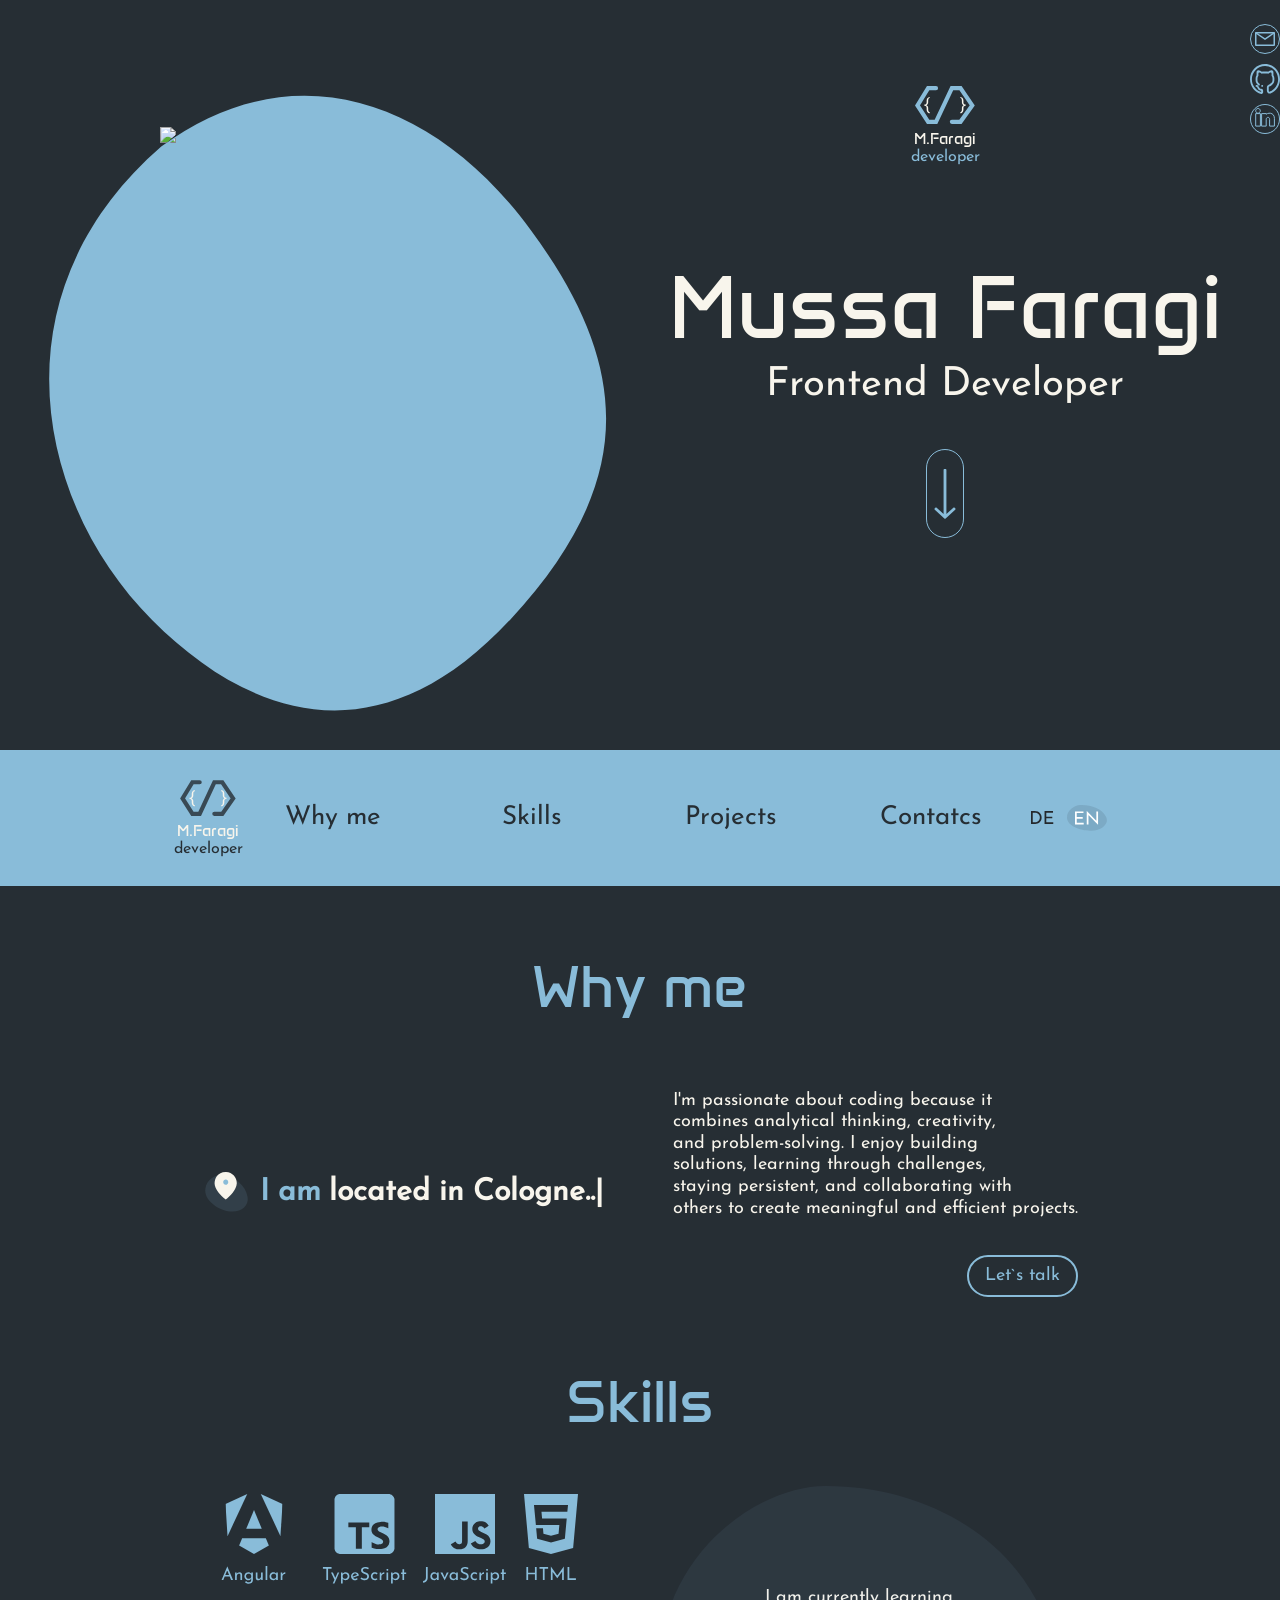
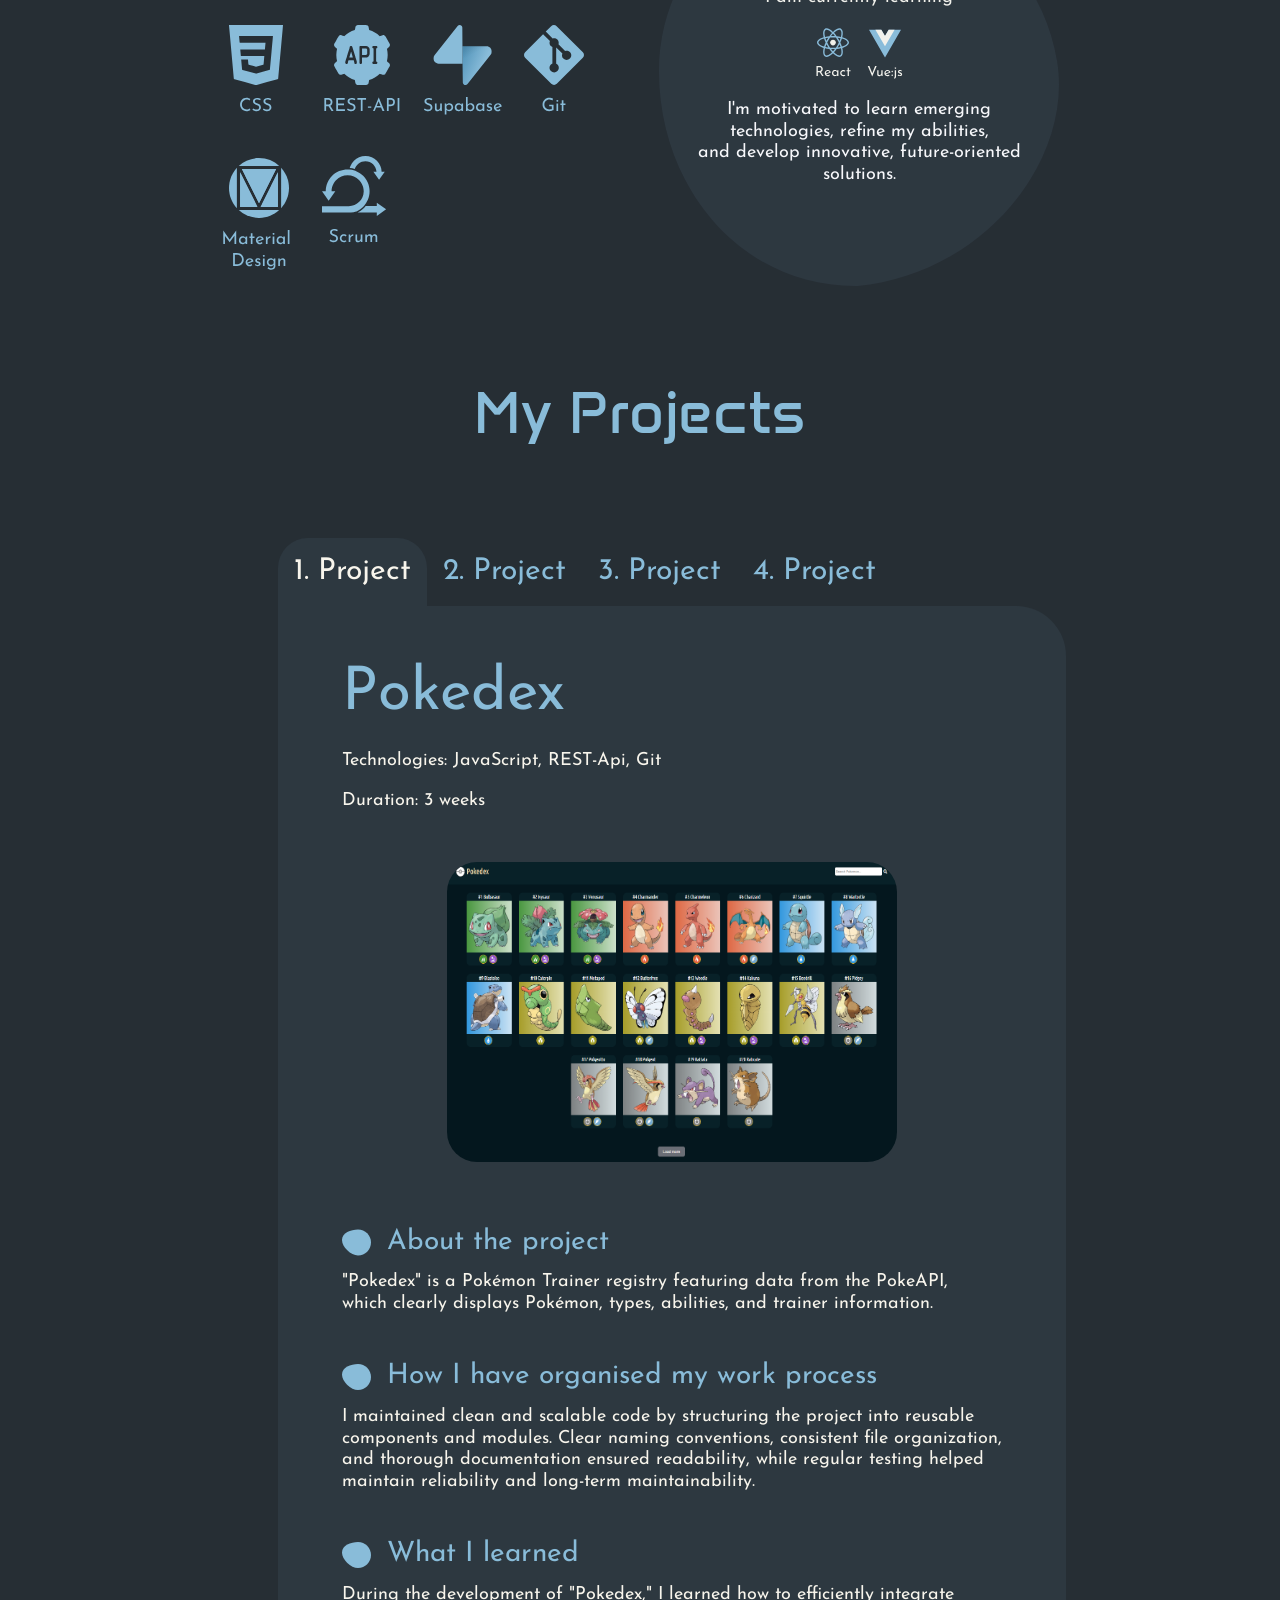
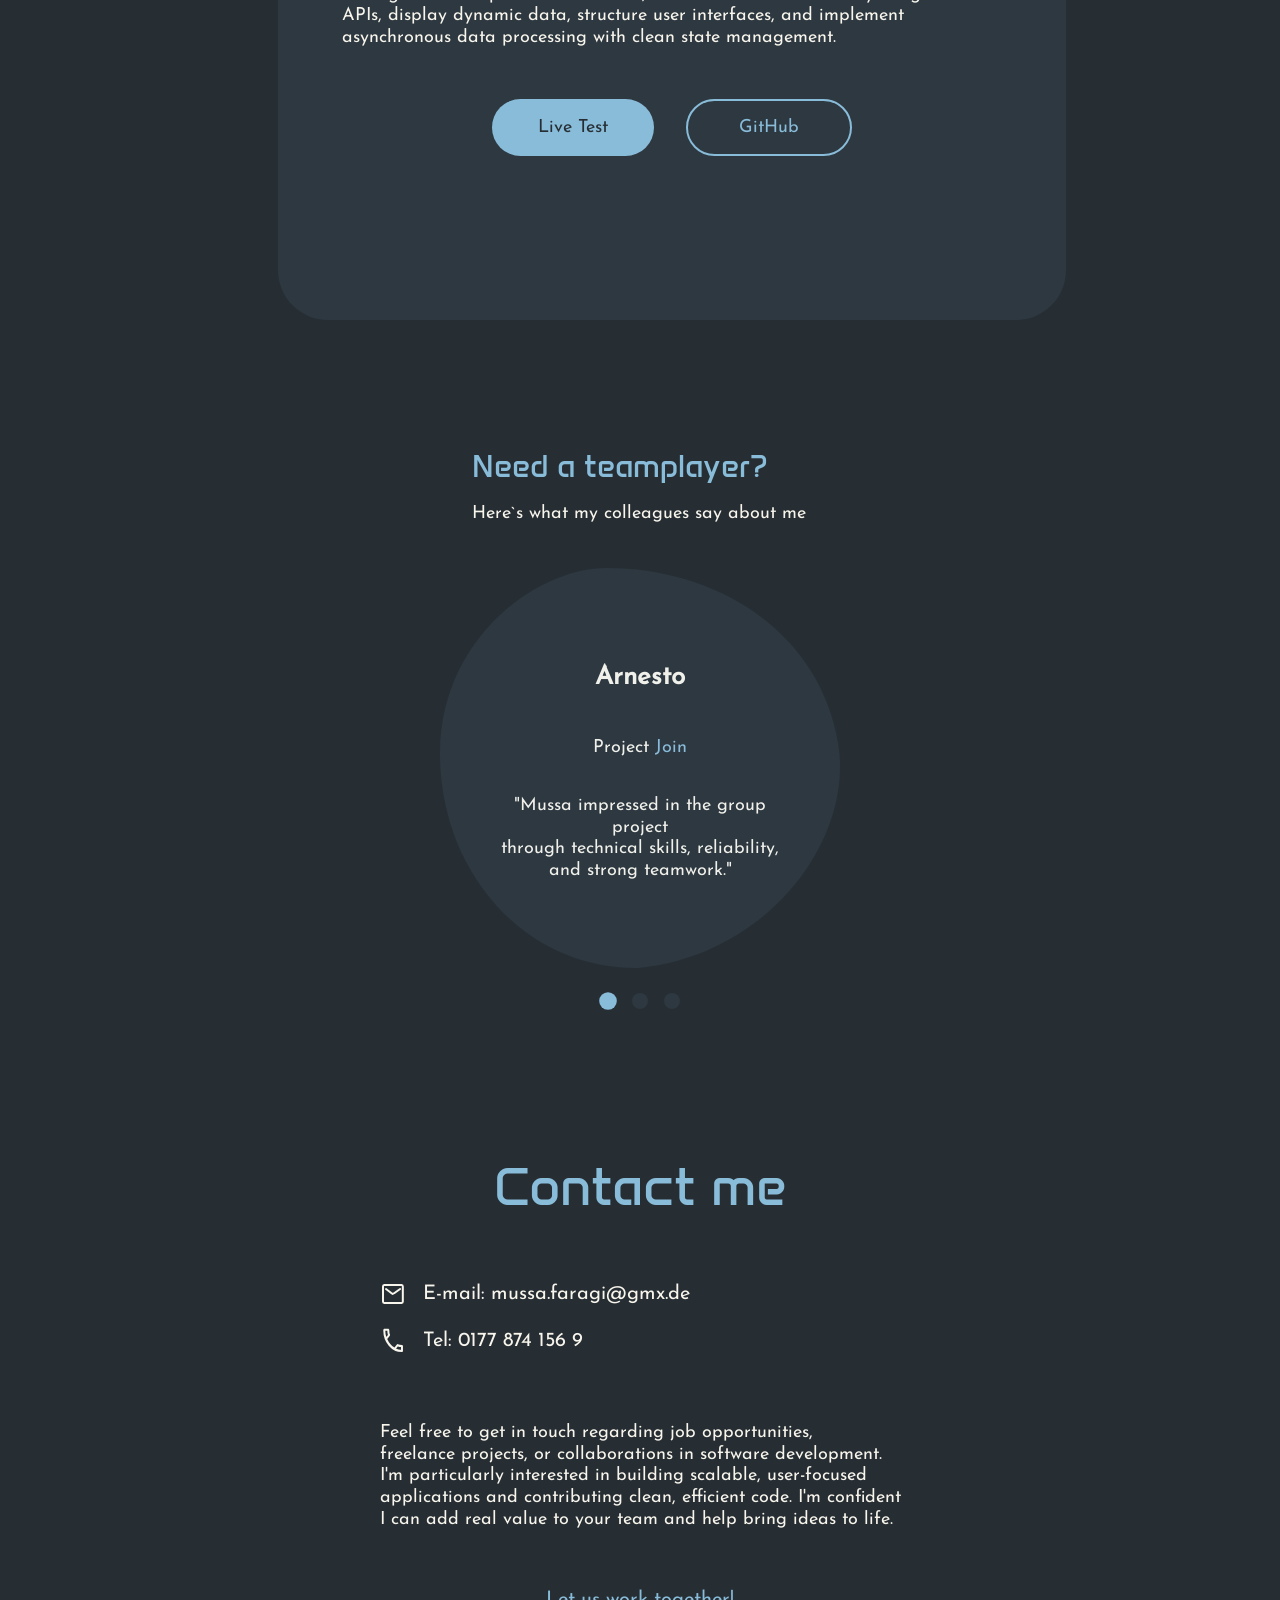
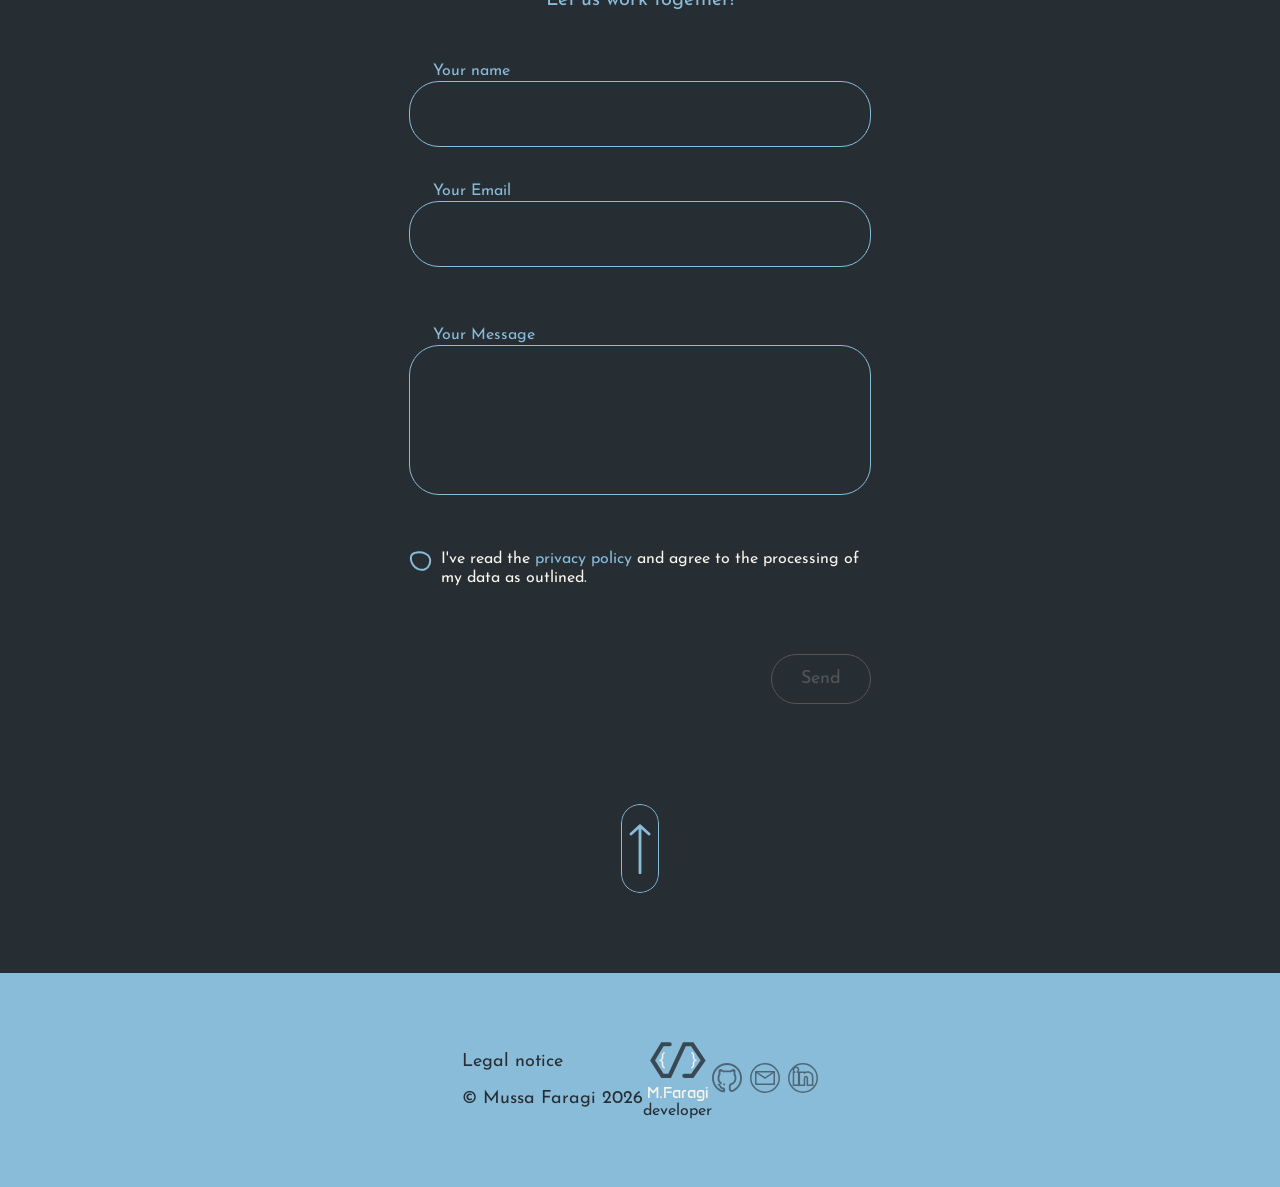
==== index.html @ 9174bce9 "navbar responsiv" ====
<!DOCTYPE html>
<html lang="en">
<head>
    <meta charset="UTF-8">
    <meta name="viewport" content="width=device-width, initial-scale=1.0">
    
    <link rel="stylesheet" href="css/style.css">
    <link rel="icon" type="image/png" href="img/logo-icon.svg">
    <link rel="stylesheet" href="css/style-resp.css">
    <link rel="stylesheet" href="css/projects-resp.css">
    <link rel="stylesheet" href="css/quote-resp.css">
    <link rel="stylesheet" href="css/contact-me-resp.css">

    <title>Portfolio</title>

    <script defer src="js/main.js"></script>
    <script defer src="js/translate.js"></script>
    <script defer src="js/contact.js"></script>
    <script defer src="js/menu.js"></script>
    <script defer src="js/projects-resp.js"></script>
    <script defer src="js/quote-resp.js"></script>

</head>
<body>

    <div class="w-100 w-100-index-header">
        <section class="index-header">
            <a class="bar-logo-wrapper" href="#top">
                <div class="bar-logo">
                    <img src="img/logo-icon.svg">
                </div>
                <div class="bar-under-logo">
                    <p class="bar-under-logo-name">M.Faragi</p>
                    <p data-i18n="logo-role" class="bar-under-logo-property">developer</p>
                </div>
            </a>

            <div class="menu-index" onclick="openMenu()">
                <img id="menu-index-img" src="img/menu-2.svg">
            </div>
        </section>
    </div>

    <div class="w-100 w-100-top">
        <section class="top" id="top">
            
            <div class="top-left">
                <img class="bg-shape" src="img/bg-shape.svg">

                <div class="potrait">
                    <img class="potrait-img" src="img/bewerbungsfoto1_zuschnitt.png" id="potrait">

                    <div class="bar-mobile-wrapper">
                        <div class="bar-mobile mobile-menu" id="bar-mobile">
                            <a data-i18n="bar-why-me" href="#why-me-section" id="bar-why-me-mobile" onclick="chooseBar('bar-why-me-mobile')">Why me</a>
                            <a data-i18n="bar-skills" href="#skills-section" id="bar-skills-mobile" onclick="chooseBar('bar-skills-mobile')">Skills</a>
                            <a data-i18n="bar-projects" href="#projects" id="bar-projects-mobile" onclick="chooseBar('bar-projects-mobile')">Projects</a>
                            <a data-i18n="bar-contacts" href="#contact-me" id="bar-contact-me-mobile" onclick="chooseBar('bar-contact-me-mobile')">Contact</a>
                        </div>

                        <div class="bar-language-mobile mobile-menu" id="bar-language-mobile">
                            <div class="lang-de-parent-mobile" id="lang-de-parent-mobile">
                                <img onclick="chooseLanguageMobile('lang-de-mobile')" id="lang-de-mobile" class="lang-mobile de-mobile" src="img/DE.svg">
                            </div>

                            <div class="lang-en-parent-mobile chosen-parent-mobile" id="lang-en-parent-mobile">
                                <img onclick="chooseLanguageMobile('lang-en-mobile')" id="lang-en-mobile" class="lang-mobile en-mobile chosen-en" src="img/EN.svg">
                            </div>
                        </div>
                    </div>

                </div>
            </div>

            

            <div class="top-right" id="top-right">

                    <div class="top-right-logo-wrapper">
                        <div class="top-right-logo">
                            <img src="img/logo-icon.svg">
                        </div>
                        <div class="top-right-under-logo">
                            <p class="top-right-under-logo-name">M.Faragi</p>
                            <p data-i18n="logo-role" class="top-right-under-logo-property">developer</p>
                        </div>
                    </div>


                    <div class="top-right-middle">
                        <p class="top-right-middle-name">Mussa Faragi</p>
                        <p data-i18n="top-role" class="top-right-middle-property">Frontend Developer</p>
                    </div>

                    <a class="arrow-down" href="#why-me-section">
                        <img src="img/arrow-down.svg">
                    </a>
                
            </div>

            <div class="top-links">
                        <a href="#contact-me" class="top-links-img-wrapper">
                            <img src="img/email-button.svg">
                        </a>

                        <a href="https://github.com/mussa-e" target="_blank" class="top-links-img-wrapper">
                            <img src="img/github-button.svg">
                        </a>

                        <a href="https://www.linkedin.com/in/mussa-faragi" target="_blank" class="top-links-img-wrapper">
                            <img src="img/linkedin-button.svg">
                        </a>
            </div>

        </section>

    </div>

    <div class="w-100 w-100-bar" style="background-color: #89BCD9;">
        <section class="bar">

            <a class="bar-logo-wrapper" href="#top">
                <div class="bar-logo">
                    <img src="img/logo-icon-dark.svg">
                </div>
                <div class="bar-under-logo">
                    <p class="bar-under-logo-name">M.Faragi</p>
                    <p data-i18n="logo-role" class="bar-under-logo-property">developer</p>
                </div>
            </a>

            <div class="bar-middle">
                <a data-i18n="bar-why-me" href="#why-me-section" id="bar-why-me" onclick="chooseBar('bar-why-me')">Why me</a>
                <a data-i18n="bar-skills" href="#skills-section" id="bar-skills" onclick="chooseBar('bar-skills')">Skills</a>
                <a data-i18n="bar-projects" href="#projects" id="bar-projects" onclick="chooseBar('bar-projects')">Projects</a>
                <a data-i18n="bar-contacts" href="#contact-me" id="bar-contact-me" onclick="chooseBar('bar-contact-me')">Contact</a>
            </div>

            <div class="bar-language">
                <div class="lang-de-parent" id="lang-de-parent">
                    <img onclick="chooseLanguage('lang-de')" id="lang-de" class="lang de" src="img/DE.svg">
                </div>

                <div class="lang-en-parent chosen-parent" id="lang-en-parent">
                    <img onclick="chooseLanguage('lang-en')" id="lang-en" class="lang en chosen-en" src="img/EN.svg">
                </div>
            </div>
            
        </section>
    </div>

    <div class="w-100">
        <section class="why-me-section" id="why-me-section">

            <h1 data-i18n="bar-why-me">Why me</h1>

            <div class="why-me-body">
                <div class="location">
                    <img src="img/location.svg">
                    <p data-i18n="why-me-location-p1" class="location-p1">I am</p>
                    <p data-i18n="why-me-location-p2" class="location-p2">located in Cologne..|</p>
                </div>

                <div class="why-me-description">
                    <div class="why-me-description-text">
                        <p data-i18n="why-me-desc">I'm passionate about coding because it<br>
                            combines analytical thinking, creativity,<br>
                            and problem-solving. I enjoy building<br>
                            solutions, learning through challenges,<br>
                            staying persistent, and collaborating with<br>
                            others to create meaningful and efficient projects.
                        </p>
                    </div>

                    <a class="why-me-description-talk" href="#contact-me">
                        <p data-i18n="why-me-talk">Let`s talk</p>
                    </a>
                </div>
            </div>

        </section>
    </div>

    <div class="w-100">
        <section class="skills-section" id="skills-section">
            <h1 data-i18n="bar-skills">Skills</h1>

            <div class="skills-body">
                <div class="skills-body-left">
                    <img src="img/angular.svg">
                    <img src="img/ts.svg">
                    <img src="img/js.svg">
                    <img src="img/html.svg">
                    <img src="img/css.svg">
                    <img src="img/restapi.svg">
                    <img src="img/supabase.svg">
                    <img src="img/git.svg">
                    <img src="img/md.svg">
                    <img src="img/scrum.svg">
                </div>

                <div class="skills-body-right-p1-resp-wrapper">
                    <p data-i18n="skills-learning-1-resp" class="skills-body-right-p1-resp">What I am currently learning</p>
                </div>

                <div class="skills-body-right">
                    <p data-i18n="skills-learning-1" class="skills-body-right-p1">
                        I am currently learning
                    </p>

                    <div class="skills-body-right-description">

                        <div class="skills-img-wrapper">
                            <img src="img/react.svg">
                            <img src="img/vuejs.svg">
                        </div>
                        
                        <p data-i18n="skills-learning-2" class="skills-body-right-p2">
                            I'm motivated to learn emerging
                            technologies, refine my abilities,
                            and develop innovative, future-oriented
                            solutions.
                        </p>
                    </div>

                </div>
            </div>

            <a class="lets-talk-resp" id="lets-talk-resp" href="#contact-me">
                <p data-i18n="why-me-talk">Let`s talk</p>
            </a>

        </section>
    </div>

    <div class="w-100">
        <section class="projects" id="projects">
            <h1 data-i18n="projects-h1">My Projects</h1>

            <div class="tabs">
                <div class="tab-1 chosen" id="tab-1" onclick="chooseTab('tab-1')">1. Pokedex</div>
                <div class="tab-2" id="tab-2" onclick="chooseTab('tab-2')">2. El Pollo Loco</div>
                <div class="tab-3" id="tab-3" onclick="chooseTab('tab-3')">3. Join</div>
                <div class="tab-4" id="tab-4" data-i18n="projects-ongoing" onclick="chooseTab('tab-4')">4. Ongoing Project</div>
            </div>

            <div class="projects-body">

                <div id="da-bubble" class="da-bubble">

                    <div class="projects-header-resp">
                        <h1>Pokedex</h1>
                        <p><span data-i18n="techs">Technologies:</span> JavaScript, REST-Api, Git</p>
                        <p data-i18n="da-duration">Duration: 3 weeks</p>
                    </div>

                    <div class="da-bubble-description">
                        <div>
                            <div class="da-bubble-dot">
                                <img src="img/dot.svg">
                                <p data-i18n="about" class="da-bubble-dot-p1">About the project</p>
                                <p data-i18n="da-duration" class="da-bubble-dot-p2">Duration: 3 weeks</p>
                            </div>
                            <p data-i18n="da-text" class="da-bubble-dot-p3">
                                "Pokedex" is a Pokémon Trainer registry featuring data from the PokeAPI, 
                                    which clearly displays Pokémon, types, abilities, and trainer information.
                            </p>
                        </div>

                        <div>
                            <div class="da-bubble-dot">
                                <img src="img/dot.svg">
                                <p data-i18n="how" class="da-bubble-dot-p1">How I have organised my work process</p>
                                
                            </div>
                            <p data-i18n="da-how-text" class="da-bubble-dot-p3">
                                I maintained clean and scalable code by structuring the project into reusable<br> 
                                components and modules. Clear naming conventions, consistent file organization,<br> 
                                and thorough documentation ensured readability, while regular testing helped<br> 
                                maintain reliability and long-term maintainability.
                            </p>
                        </div>

                        <div>
                            <div class="da-bubble-dot">
                                <img src="img/dot.svg">
                                <p data-i18n="learn" class="da-bubble-dot-p1">What I learned</p>
                                
                            </div>
                            <p data-i18n="da-group-text" class="da-bubble-dot-p3">
                                During the development of "Pokedex," I learned how to efficiently
                                integrate APIs, display dynamic data, structure user interfaces, 
                                and implement asynchronous data processing with clean state management.
                                
                            </p>
                        </div>

                        
                    </div>

                    <div class="da-bubble-link-section">
                        <div data-i18n="techs" class="technologies">Technologies</div>

                        <div class="technologies-icons">
                            <img src="img/js.svg">
                            <img src="img/restapi.svg">
                            <img src="img/git.svg">
                        </div>

                        <div class="technologies-screenshot">
                            <img src="img/pokedex2.png">
                        </div>

                        <div class="link-buttons">
                            <a href="https://pokedex.mussa-faragi.de/" target="_blank" class="test-btn">Live Test</a>
                            <a href="https://github.com/mussa-e/Pokedex" target="_blank" class="github-btn">GitHub</a>
                        </div>
                    </div>

                    <div class="link-buttons-resp">
                        <a href="https://pokedex.mussa-faragi.de/" target="_blank" class="test-btn">Live Test</a>
                        <a href="https://github.com/mussa-e/Pokedex" target="_blank" class="github-btn">GitHub</a>
                    </div>

                </div>

                <!--  -->

                <div id="el-pollo-loco" class="da-bubble d-none">

                    <div class="projects-header-resp">
                        <h1>El Pollo Loco</h1>
                        <p><span data-i18n="techs">Technologies:</span> JavaScript, HTML, CSS</p>
                        <p data-i18n="epl-duration">Duration: 5 weeks</p>
                    </div>

                    <div class="da-bubble-description">
                        <div>
                            <div class="da-bubble-dot">
                                <img src="img/dot.svg">
                                <p data-i18n="about" class="da-bubble-dot-p1">About the project</p>
                                <p data-i18n="epl-duration" class="da-bubble-dot-p2">Duration: 5 weeks</p>
                            </div>
                            <p data-i18n="epl-p3" class="da-bubble-dot-p3">
                                A simple Jump-and-Run game based on an object-oriented aproach.<br>
                                Help Pepe to collect Coins and salsa-bottles to fight against the enemies<br>
                            </p>
                        </div>

                        <div>
                            <div class="da-bubble-dot">
                                <img src="img/dot.svg">
                                <p data-i18n="how" class="da-bubble-dot-p1">How I have organised my work process</p>
                                
                            </div>
                            <p data-i18n="epl-how-text" class="da-bubble-dot-p3">
                                I structured the project into reusable modules and classes, ensuring clear<br> 
                                separation of concerns. Clean code practices included consistent naming conventions,<br>
                                modular file organization, inline documentation, and regular testing to maintain<br> 
                                readability, scalability, and long-term maintainability.
                            </p>
                        </div>

                        <div>
                            <div class="da-bubble-dot">
                                <img src="img/dot.svg">
                                <p data-i18n="learn" class="da-bubble-dot-p1">What I learned</p>
                                
                            </div>
                            <p data-i18n="epl-learn-text" class="da-bubble-dot-p3">
                                This project allowed me to deepen my understanding of object-oriented<br>  
                                programming in JavaScript, especially working with classes and inheritance.<br>
                                As a solo project, it strengthened my ability to independently structure code,<br> 
                                solve problems, and continuously improve my development workflow.
                                
                                
                                
                            </p>
                        </div>

                        
                    </div>

                    <div class="da-bubble-link-section">
                        <div data-i18n="techs" class="technologies">Technologies</div>

                        <div class="technologies-icons">
                            <img src="img/html-small.svg">
                            <img src="img/js-small.svg">
                            <img src="img/css-small.svg">
                        </div>

                        <div class="technologies-screenshot">
                            <img src="img/startscreen_epl.png">
                        </div>

                        <div class="link-buttons">
                            <a href="https://el-pollo-loco.mussa-faragi.de/" target="_blank" class="test-btn">Live Test</a>
                            <a href="https://github.com/mussa-e/El-Pollo-Loco" target="_blank" class="github-btn" rel="noopener noreferrer">
                                GitHub</a>
                        </div>
                    </div>

                    <div class="link-buttons-resp">
                        <a href="https://el-pollo-loco.mussa-faragi.de/" target="_blank" class="test-btn">Live Test</a>
                            <a href="https://github.com/mussa-e/El-Pollo-Loco" target="_blank" class="github-btn" rel="noopener noreferrer">
                                GitHub</a>
                    </div>

                </div>

                <!--  -->

                <div id="join" class="da-bubble d-none">

                    <div class="projects-header-resp">
                        <h1>Join</h1>
                        <p><span data-i18n="techs">Technologies:</span> JavaScript, HTML, CSS</p>
                        <p data-i18n="join-duration">Duration: 2 months</p>
                    </div>

                    <div class="da-bubble-description">
                        <div>
                            <div class="da-bubble-dot">
                                <img src="img/dot.svg">
                                <p data-i18n="about" class="da-bubble-dot-p1">About the project</p>
                                <p data-i18n="join-duration" class="da-bubble-dot-p2">Duration: 2 months</p>
                            </div>
                            <p data-i18n="join-p3" class="da-bubble-dot-p3">
                                Task manager inspired by the Kanban System. Create and organize tasks<br>
                                using drag and drop functions, assign users and categories.<br>
                            </p>
                        </div>

                        <div>
                            <div class="da-bubble-dot">
                                <img src="img/dot.svg">
                                <p data-i18n="how" class="da-bubble-dot-p1">How I have organised my work process</p>
                                
                            </div>
                            <p data-i18n="join-how-text" class="da-bubble-dot-p3">
                                I maintained clean and scalable code by structuring the project into reusable<br> 
                                components and modules. Clear naming conventions, consistent documentation, and<br> 
                                regular testing ensured maintainability, readability, and efficient collaboration<br>
                                throughout the development process.
                            </p>
                        </div>

                        <div>
                            <div class="da-bubble-dot">
                                <img src="img/dot.svg">
                                <p data-i18n="group" class="da-bubble-dot-p1">My group work experience</p>
                                
                            </div>
                            <p data-i18n="join-group-text" class="da-bubble-dot-p3">
                                Our team consisted of four members, where I was responsible for my own feature<br> 
                                development while also supporting others with questions and challenges. I actively<br>
                                contributed to a collaborative, well-coordinated workflow, fostering strong teamwork<br>
                                and effective communication.
                            </p>
                        </div>

                        
                    </div>

                    <div class="da-bubble-link-section">
                        <div data-i18n="techs" class="technologies">Technologies</div>

                        <div class="technologies-icons">
                            <img src="img/html-small.svg">
                            <img src="img/js-small.svg">
                            <img src="img/css-small.svg">
                        </div>

                        <div class="technologies-screenshot">
                            <img src="img/screenshot-join.png">
                        </div>

                        <div class="link-buttons">
                            <a class="test-btn" href="https://join.mussa-faragi.de/login-signup/" target="_blank">Live Test</a>
                            <a class="github-btn" href="https://github.com/mussa-e/join" target="_blank">GitHub</a>
                        </div>
                    </div>

                    <div class="link-buttons-resp">
                        <a class="test-btn" href="https://join.mussa-faragi.de/login-signup/" target="_blank">Live Test</a>
                        <a class="github-btn" href="https://github.com/mussa-e/join" target="_blank">GitHub</a>
                    </div>


                </div>

                <!--  -->

                <div id="ongoing-project" class="da-bubble d-none">
                    <div class="da-bubble-description">
                        <div>
                            <div class="da-bubble-dot">
                                <img src="img/dot.svg">
                                <p data-i18n="about" class="da-bubble-dot-p1">About the project</p>
                                
                            </div>
                            <p data-i18n="ongoing-p3" class="da-bubble-dot-p3">
                                DA Bubble is a Slack Clone App. 
                                It revolutionizes team communication and collaboration with its intuitive interface, 
                                real-time messaging, and robust channel organization.
                                Imagine a platform similar to Discord, WhatsApp, or Slack, 
                                but specifically for business use.
                            </p>
                        </div>

                        

                        

                        
                    </div>

                    <div class="da-bubble-link-section">
                        <div data-i18n="techs" class="technologies">Technologies</div>

                        <div class="technologies-icons">
                            <img src="img/angular-small.svg">
                            <img src="img/ts-small.svg">
                            <img src="img/firebase-small.svg">
                        </div>

                        <div class="technologies-screenshot">
                            <img src="img/da-bubble.png">
                        </div>

                        <div class="link-buttons">
                            <a class="test-btn">Live Test</a>
                            <a class="github-btn">GitHub</a>
                        </div>
                    </div>
                </div>



            </div>

        </section>
    </div>
    
    <div class="w-100 w-100-quote">
        <section class="quote-section" id="quote-section">

            <h2 data-i18n="quote-h2" class="quote-h2">Need a teamplayer? Here`s what my colleagues say about me</h2>

            <div class="quote-h2-resp">
                <h2 data-i18n="quote-h2-resp">Need a teamplayer?</h2>
                <p data-i18n="quote-h2-resp-p">Here`s what my colleagues say about me</p>
            </div>

            <div class="quotes-wrapper">

                <div class="quotes">
                    <p class="quotes-p1">Arnesto</p>
                    <p data-i18n="quote-project" class="quotes-p2">Project <span>Join</span></p>
                    <p data-i18n="quote-1" class="quotes-p3">"Mussa impressed in the group project
                                                                through technical skills, reliability, 
                                                                and strong teamwork."</p>
                    <!-- <a data-i18n="quote-profile" class="quotes-link">Linked In Profile</a> -->
                </div>

                <div class="quotes">
                    <p class="quotes-p1">Fred</p>
                    <p data-i18n="quote-project" class="quotes-p2">Project <span>Join</span></p>
                    <p data-i18n="quote-2" class="quotes-p3">"Mussa is a reliable team player with 
                                                                excellent development skills."</p>
                    <!-- <a data-i18n="quote-profile" class="quotes-link">Linked In Profile</a> -->
                </div>

                <div class="quotes">
                    <p class="quotes-p1">Rico</p>
                    <p data-i18n="quote-project" class="quotes-p2">Project <span>Kochwelt</span></p>
                    <p data-i18n="quote-3" class="quotes-p3">"Impeccable code quality, quick to grasp 
                                                                new concepts, and a tremendous asset to 
                                                                the team on a personal level."</p>
                    <!-- <a data-i18n="quote-profile" class="quotes-link">Linked In Profile</a> -->
                </div>

            </div>

            <div class="scroll-stepper">
                <div onclick="quoteChoice('one')" class="stepper-1"></div>
                <div onclick="quoteChoice('two')" class="stepper-2"></div>
                <div onclick="quoteChoice('three')" class="stepper-3"></div>
            </div>

        </section>
    </div>

    <div class="w-100">
        <section class="contact-me" id="contact-me">

            <div class="contact-me-up-wrapper">
                <div class="contact-me-up-left">
                    <h1 data-i18n="contact-h1">Contact me</h1>
                    <div class="contact-me-prosa-wrapper">
                        <div class="contact-me-prosa">
                            <p data-i18n="contact-text">Feel free to get in touch regarding job opportunities,<br>
                                freelance projects, or collaborations in software development.<br>
                                I'm particularly interested in building scalable, user-focused<br> 
                                applications and contributing clean, efficient code. I'm confident<br>
                                I can add real value to your team and help bring ideas to life.
                            </p>
                        </div>
                        <div class="contact-me-contact">
                            <div class="contact-me-mail"><img src="img/contact-email_.svg"> <span>E-mail: mussa.faragi@gmx.de</span></div>
                            <div class="contact-me-phone"><img src="img/contact-phone_.svg"> <span>Tel: 0177 874 156 9</span></div>
                        </div>
                    </div>
                </div>

                <a class="arrow-up-wrapper" href="#top">
                    <img src="img/arrow-up.svg">
                </a>

            </div>

            <div data-i18n="work-together" class="work-together">Let us work together!</div>
            

            <form class="formular">

                <div class="formular-data">
                    <div class="formular-name-wrapper">
                        <label data-i18n="form-name" for="name" class="formular-name">Your name</label>
                        <input type="text" id="name" name="name" class="formular-type-name" maxlength="30">
                        <p class="valerror d-none" id="val-name">Please type your name</p>
                    </div>
                        
                    <div class="formular-mail-wrapper">
                        <label data-i18n="form-mail" for="email" class="formular-mail">Your Email</label>
                        <input type="email" id="email" name="email" class="formular-type-mail" maxlength="30">
                        <p class="valerror d-none" id="val-mail">Please type correct email</p>
                    </div>
                </div>

                <div class="formular-msg-wrapper">
                    <label data-i18n="form-message" for="message" class="formular-msg">Your Message</label>
                    <textarea id="message" name="message" class="formular-type-msg" rows="5"  maxlength="510"></textarea>
                    <p class="valerror d-none" id="val-message">Please type your message</p>
                </div>

                <div class="formular-agree">
                    <div class="terms-wrapper">
                        <img id="agree-img" src="img/check-box.svg" onclick="toggleAgree()">
                        <p><span data-i18n="form-have">I've read the</span> 
                            <a data-i18n="form-policy" class="privacy" href="privacy-policy.html">privacy policy</a> <span data-i18n="form-read">and agree to the processing of my data as outlined.</span> 
                        </p>
                    </div>
                    <p class="valerror d-none" id="val-terms" style="margin-top: -16px;">Please agree terms</p>
                </div>
                

                <div class="formular-send-wrapper">
                    <button id="send-btn" data-i18n="form-send" type="submit" class="not-active">Send</button>
                </div>
                
            </form>

            <a class="arrow-up-wrapper-resp" href="#top">
                <img src="img/arrow-up.svg">
            </a>

        </section>
    </div>

    <div class="w-100" style="background-color: #89BCD9;">
        <footer>

            <div class="legal-wrapper">
                <div class="legal"><a data-i18n="legal" href="legal-notice.html">Legal notice</a></div>
                <div class="legal-copy">&copy; Mussa Faragi 2026</div>
            </div>

            <div class="bar-logo-wrapper footer-logo-wrapper">
                <div class="bar-logo">
                    <img src="img/logo-icon-dark.svg">
                </div>
                <div class="bar-under-logo">
                    <p class="bar-under-logo-name">M.Faragi</p>
                    <p data-i18n="logo-role" class="bar-under-logo-property bar-under-logo-property-footer">developer</p>
                </div>
            </div>

            <div class="footer-icons">
                <a href="https://github.com/mussa-e" target="_blank"><img class="footer-github" src="img/github-footer.svg"></a>
                <a href="#contact-me"><img class="footer-email" src="img/email-footer.svg"></a>
                <a href="https://www.linkedin.com/in/mussa-faragi" target="_blank"><img class="footer-linked-in" src="img/linkedin-footer.svg"></a>
            </div>

        </footer>
    </div>

    <div id="feedback" class="feedback hidden">
        
    </div>

</body>
</html>
---- css/style.css ----
@font-face {
  font-family: 'Anta';
  src: url('../fonts/Anta/Anta-Regular.ttf') format('truetype');
  font-weight: normal;
  font-style: normal;
}

@font-face {
  font-family: 'Josefin Sans';
  src: url('../fonts/Josefin_Sans/JosefinSans-Regular.ttf') format('truetype');
  font-weight: normal;
  font-style: normal;
}

html{
    scroll-behavior: smooth;
}

body{
    font-family: Arial, sans-serif;
    margin: 0;
    padding: 0;
    background-color: #262E34;
}

.d-none{
    display: none !important;
}

.w-100{
    width: 100%;
    display: flex;
    justify-content: center;
}

.w-100-index-header{
    display: none;
}

.index-header{
    display: flex;
    align-items: center;
    justify-content: space-between;
    margin-top: 40px;
}

.bar-chosen{
    color: #F8F5EC !important;
    background-image: url("../img/ellipse-24.svg");
    background-size: 80px;
    background-repeat: no-repeat;
    background-position: center;
}

.top{
    display: flex;
    height: 100vh;
    justify-content: space-evenly;
    max-width: 1440px;
}

.top-left{
    display: flex;
    flex-direction: column;
    align-items: center;
    width: 50%;
}

.bg-shape {
    transition: transform 0.5s ease;
    width: 800px;
    height: 800px;
}

.bg-shape:hover {
    transform: rotate(20deg);
    filter: brightness(0) saturate(100%) invert(76%) sepia(17%) saturate(522%) hue-rotate(160deg) opacity(72%);
}

.potrait-img {
    width: 340px;
    position: relative;
    top: -673px;
    left: 40px;
}

.top-right{
    display: flex;
    flex-direction: column;
    align-items: center;
    width: 50%;
    margin-top: 85px;
}

.top-right-logo-wrapper{
    display: flex;
    flex-direction: column;
    align-items: center;
    justify-content: flex-end;
}

.top-right-logo img{
    width: 60px;
    height: 40px;
    left: 5px;
    opacity: 1;
    transition: transform 0.5s ease;
}

.top-right-logo img:hover{
    transform: scaleX(1.1);
}

.top-right-under-logo{
    display: flex;
    flex-direction: column;
    align-items: center;
}

.top-right-under-logo-name{
    color: #F8F5EC;
    font-family: Anta;
    font-weight: 400;
    font-style: Regular;
    font-size: 16px;
    line-height: 120%;
    letter-spacing: 0%;
    margin: 0;
}

.top-right-under-logo-property{
    color: #89BCD9;
    font-family: Josefin Sans;
    font-weight: 300;
    font-style: Light;
    font-size: 16px;
    line-height: 120%;
    letter-spacing: 0%;
    margin: 0;
}

.top-links{
    display: flex;
    flex-direction: column;
    gap: 10px;
    padding-top: 24px;
}

.top-right-middle{
    color: #F8F5EC;
}

.top-right-middle-name{
    font-family: Anta;
    font-weight: 400;
    font-style: Regular;
    font-size: 88px;
    line-height: 120%;
    letter-spacing: 0%;
    text-align: center;
    margin-bottom: 0;
}

.top-right-middle-property{
    font-family: Josefin Sans;
    font-weight: 400;
    font-style: Regular;
    font-size: 40px;
    line-height: 120%;
    letter-spacing: 0%;
    text-align: center;
    margin-top: 0;
}

.top-links-img-wrapper{
    display: flex;
    border-radius: 50px;
}

.top-links-img-wrapper img {
    transition: filter 0.3s ease, transform 0.3s ease;
    cursor: pointer;
}

.top-links-img-wrapper img:hover {
    filter: brightness(2);
}

.arrow-down{
    border-radius: 50px;
}

.arrow-down:hover{
    background: #343e46;
    cursor: pointer;
}

.top-right-top-position{
    top: -550px !important;
}

.bar-mobile-wrapper{
    position: relative;
    top: -615px;
}

.bar-mobile{
    display: flex;
    width: 400px;
    top: -615px;
    flex-direction: column;
    height: 350px;
    justify-content: space-evenly;
    align-items: center;
    font-family: Josefin Sans;
    font-weight: 500;
    font-size: 28px;
    line-height: 120%;
    letter-spacing: 0%;
    text-align: center;
}

.bar-mobile a{
    text-decoration: none;
    color: #262E34;
    height: 60px;
    min-width: 100px;
    display: flex;
    align-items: center;
    justify-content: center;
}

.bar-language-mobile{
    align-items: center;
    display: flex;
    justify-content: center;
}

.lang-mobile{
    width: 30px !important;
    left: unset !important;
    position: relative;
    top: 0 !important;
}

.lang-de-parent-mobile{
    top: -673px;
    display: flex;
    width: 70px;
    height: 70px;
    justify-content: center;
}

.lang-en-parent-mobile{
    top: -673px;
    display: flex;
    width: 70px;
    height: 70px;
    justify-content: center;
}

.chosen-parent-mobile{
    background-image: url("../img/ellipse-24.svg");
    background-size: 50px;
    background-repeat: no-repeat;
    background-position: center;
}

.mobile-menu {
    opacity: 0;
    visibility: hidden;
    transform: translateY(-20px);
    pointer-events: none;
    transition: 
        opacity 0.9s ease,
        transform 0.9s ease,
        visibility 0.4s;
    filter: blur(5px);
}

.mobile-menu.active {
    opacity: 1;
    visibility: visible;
    transform: translateY(0);
    pointer-events: all;
    filter: blur(0);
}

.w-100-bar{
    display: flex;
    background-color: #89BCD9;
    position: sticky;
    top: 150px;
    z-index: 1000;
}

.bar{
    width: 100vw;
    /* max-width: 1440px; */
    height: 104px;
    /* top: 746px; */
    gap: 40px;
    opacity: 1;
    padding-top: 16px;
    padding-bottom: 16px;
    background-color: #89BCD9;
    display: flex;
    justify-content: center;
    align-items: center;
    position: absolute;
    top: -150px;
    z-index: 1000;
}

.bar-logo-wrapper{
    display: flex;
    flex-direction: column;
    align-items: center;
    justify-content: flex-end;
    margin-left: 90px;
    text-decoration: none;
}

.bar-logo-wrapper:hover{
    cursor: pointer;
}

.bar-logo img{
    width: 60px;
    height: 40px;
    left: 5px;
    opacity: 1;
}

.bar-under-logo{
    display: flex;
    flex-direction: column;
    align-items: center;
}

.bar-under-logo-name{
    color: #F8F5EC;
    font-family: Anta;
    font-weight: 400;
    font-style: Regular;
    font-size: 16px;
    line-height: 120%;
    letter-spacing: 0%;
    margin: 0;
}

.bar-under-logo-property{
    color: #262E34;
    font-family: Josefin Sans;
    font-weight: 300;
    font-style: Light;
    font-size: 16px;
    line-height: 120%;
    letter-spacing: 0%;
    margin: 0;
}

.bar-middle{
    display: flex;
    font-family: Josefin Sans;
    font-weight: 500;
    font-style: Medium;
    font-size: 26px;
    line-height: 120%;
    letter-spacing: 0%;
    text-align: center;
    justify-content: space-between;
    width: 700px;
    gap: 16px;
}

.bar-middle a{
    color: #262E34;
    display: flex;
    align-items: center;
    justify-content: center;
    text-decoration: none;
    height: 60px;
    min-width: 100px;
}

.bar-middle a:hover{
    cursor: pointer;
    color: white;
}

.bar-language{
    display: flex;
    align-items: center;
    margin-right: 90px;
    gap: 4px;
}

.bar-language:hover, .bar-language-mobile:hover{
    cursor: pointer;
}

.lang, .lang-mobile {
     filter: brightness(0) saturate(100%) invert(15%) sepia(10%) saturate(500%) hue-rotate(170deg);
}

.lang.de:hover {
  filter: brightness(8);
}

.lang.en:hover {
  filter: brightness(1.2);
}

.chosen-de{
    filter: brightness(8);
}

.chosen-en{
    filter: brightness(1.2);
}

.chosen-parent{
    background-image: url("../img/ellipse-24.svg");
    background-size: 40px;
    background-repeat: no-repeat;
    background-position: center;
}

.lang-de-parent{
    justify-content: center;
    display: flex;
    width: 40px;
    height: 40px;
    align-items: center;
}

.lang-en-parent{
    justify-content: center;
    display: flex;
    width: 40px;
    height: 40px;
    align-items: center;
}

.why-me-section{
    display: flex;
    flex-direction: column;
    justify-content: center;
    align-items: center;
    max-width: 1440px;
}

.why-me-section h1{
    font-family: Anta;
    font-weight: 400;
    font-style: Regular;
    font-size: 60px;
    line-height: 120%;
    letter-spacing: 0%;
    text-align: center;
    color: #89BCD9;
}

.why-me-body{
    display: flex;
    flex-direction: row;
    justify-content: center;
    gap: 70px;
}

.location{
    display: flex;
    gap: 8px;
    align-items: center;
}

.location img{
    width: 50px;
}

.location-p1{
    font-family: Josefin Sans;
    font-weight: 700;
    font-style: Bold;
    font-size: 30px;
    line-height: 120%;
    letter-spacing: 0%;
    color: #89BCD9
}

.location-p2{
    font-family: Josefin Sans;
    font-weight: 700;
    font-style: Bold;
    font-size: 30px;
    line-height: 120%;
    letter-spacing: 0%;
    color: #F8F5EC;
}

.why-me-description-text p{
    font-family: Josefin Sans;
    font-weight: 400;
    font-style: Regular;
    font-size: 18px;
    line-height: 120%;
    letter-spacing: 0%;
    color: #F8F5EC;
}

.why-me-description-talk {
    display: flex;
    justify-content: end;
    text-decoration: none;
}

.why-me-description-talk p{
    font-family: Josefin Sans;
    font-weight: 400;
    font-style: Regular;
    font-size: 18px;
    line-height: 120%;
    letter-spacing: 0%;
    color: #89BCD9;
    border: 2px solid #89BCD9;
    border-radius: 50px;
    padding: 8px 16px;
}
.why-me-description-talk p:hover{
    cursor: pointer;
    background: #343e46;
}

.skills-section{
    display: flex;
    flex-direction: column;
    justify-content: center;
    align-items: center;
    max-width: 1440px;
}

.skills-section h1{
    font-family: Anta;
    font-weight: 400;
    font-style: Regular;
    font-size: 60px;
    line-height: 120%;
    letter-spacing: 0%;
    text-align: center;
    color: #89BCD9;
}

.skills-body{
    display: flex;
    gap: 50px;
}

.skills-body-left {
    display: grid;
    grid-template-columns: repeat(4, 1fr); 
    gap: 16px; 
}

.skills-body-right-p1-resp-wrapper{
    display: none;
    justify-content: center;
    color: #89BCD9;
    font-family: Josefin Sans;
    font-weight: 400;
    font-style: Regular;
    font-size: 18px;
    line-height: 120%;
    letter-spacing: 0%;
}

.skills-body-right{
    display: flex;
    flex-direction: column;
    justify-content: center;
    align-items: center;
    width: 400px;
    height: 400px;
    transition: transform 0.3s ease;
    position: relative;
}

.skills-body-right::before {
    content: "";
    position: absolute;
    inset: 0;
    background: url("../img/ellipse.svg") no-repeat;
    background-size: contain;
    transition: transform 0.5s ease;
}

.skills-body-right:hover::before {
    transform: rotate(40deg);
    filter: brightness(1.5);
}

.skills-body-right-p1{
    font-family: Josefin Sans;
    font-weight: 400;
    font-style: Regular;
    font-size: 18px;
    line-height: 120%;
    letter-spacing: 0%;
    color: #F8F5EC;
}

.skills-body-right-description{
    display: flex;
    flex-direction: column;
}

.skills-img-wrapper{
    display: flex;
    justify-content: center;
    gap: 16px;
}

.skills-body-right-p2{
    font-family: Josefin Sans;
    font-weight: 400;
    font-style: Regular;
    font-size: 18px;
    line-height: 120%;
    letter-spacing: 0%;
    text-align: center;
    color: #FFFDFD;
}

.lets-talk-resp {
    display: none;
    justify-content: end;
    text-decoration: none;
    margin-top: 90px;
}

.lets-talk-resp p{
    font-family: Josefin Sans;
    font-weight: 400;
    font-style: Regular;
    font-size: 18px;
    line-height: 120%;
    letter-spacing: 0%;
    color: #89BCD9;
    border: 2px solid #89BCD9;
    border-radius: 50px;
    padding: 8px 16px;
}

.lets-talk-resp p:hover{
    cursor: pointer;
    background: #343e46;
}

.projects{
    display: flex;
    flex-direction: column;
    justify-content: center;
    max-width: 1440px;
}

.projects h1{
    font-family: Anta;
    font-weight: 400;
    font-style: Regular;
    font-size: 60px;
    line-height: 120%;
    letter-spacing: 0%;
    color: #89BCD9;
    text-align: center;
    margin: 90px 0;
}

.tabs{
    display: flex;
    font-family: Josefin Sans;
    font-weight: 500;
    font-style: Medium;
    font-size: 30px;
    line-height: 120%;
    letter-spacing: 0%;
    color: #89BCD9;
    padding-left: 32px;
    gap: 48px;
    justify-content: center;
}

.tab-1, .tab-2, .tab-3, .tab-4{
    padding: 32px;
    min-width: 200px;
}

.tab-1:hover, .tab-2:hover, .tab-3:hover, .tab-4:hover{
    color: #F8F5EC;
    cursor: pointer;
}

.chosen{
    color: #F8F5EC;
    background-color: #2D3840;
    border-radius: 30px 30px 0 0;
}

.projects-body{
    background-color: #2D3840;
    padding: 32px;
    font-family: Josefin Sans;
    display: flex;
    justify-content: center;
    width: 100%;
}

.da-bubble{
    display: flex;
    gap: 32px;
    height: 540px;
}

.da-bubble-description{
    color: #F8F5EC;
}

.da-bubble-dot{
    display: flex;
    gap: 16px;
}

.da-bubble-dot-p1{
    font-family: Josefin Sans;
    font-weight: 400;
    font-style: Regular;
    font-size: 28px;
    line-height: 120%;
    letter-spacing: 0%;
    display: flex;
    align-items: center;
}

.da-bubble-dot-p2{
    font-family: Josefin Sans;
    font-weight: 400;
    font-style: Regular;
    font-size: 18px;
    line-height: 120%;
    letter-spacing: 0%;
    display: flex;
    align-items: center;
}

.da-bubble-dot-p3{
    padding-left: 44px;
    font-family: Josefin Sans;
    font-weight: 400;
    font-style: Regular;
    font-size: 18px;
    line-height: 120%;
    letter-spacing: 0%;
    margin-top: 0;
}

.da-bubble-link-section{
    display: flex;
    flex-direction: column;
    align-items: center;
    justify-content: space-evenly;
}

.technologies{
    font-family: Josefin Sans;
    font-weight: 400;
    font-style: Regular;
    font-size: 18px;
    line-height: 120%;
    letter-spacing: 0%;
    text-align: center;
    color: #F8F5EC;
}

.technologies-icons{
    gap: 24px;
    display: flex;
}

.technologies-screenshot img{
    width: 450px;
    height: 300px;
    border-radius: 30px;
}

.link-buttons{
    display: flex;
    gap: 32px;
}
.link-buttons-resp{
    display: none;
    gap: 32px;
    justify-content: center;
}

.test-btn{
    font-family: Josefin Sans;
    font-weight: 400;
    font-style: Regular;
    font-size: 18px;
    line-height: 120%;
    letter-spacing: 0%;
    background-color: #89BCD9;
    border-radius: 30px;
    padding: 16px;
    min-width: 130px;
    color: #262E34;
    display: flex;
    justify-content: center;
    align-items: center;
    text-decoration: none;
}

.github-btn{
    font-family: Josefin Sans;
    font-weight: 400;
    font-style: Regular;
    font-size: 18px;
    line-height: 120%;
    letter-spacing: 0%;
    background-color: #2D3840;
    border-radius: 30px;
    padding: 16px;
    min-width: 130px;
    color: #89BCD9;
    border: 2px solid #89BCD9;
    display: flex;
    justify-content: center;
    align-items: center;
    text-decoration: none;
}

.test-btn:hover{
    background-color: #F8F5EC;
    cursor: default;
}

.github-btn:hover{
    background-color: #343e46;
    cursor: default;
}

.w-100-quote{
    margin-top: 100px;
}

.quote-section{
    display: flex;
    flex-direction: column;
    max-width: 1440px;
}

.quote-h2{
    font-family: Josefin Sans;
    font-weight: 400;
    font-style: Regular;
    font-size: 32px;
    line-height: 120%;
    letter-spacing: 0%;
    text-align: center;
    color: #89BCD9;
    margin: 80px;
}

.quotes-wrapper{
    display: flex;
    justify-content: center;
    gap: 24px;
}

.quotes{
    display: flex;
    flex-direction: column;
    justify-content: center;
    align-items: center;
    width: 400px;
    height: 400px;
    transition: transform 0.3s ease;
    position: relative;
}

.quotes::before {
    content: "";
    position: absolute;
    inset: 0;
    background: url("../img/ellipse.svg") no-repeat;
    background-size: contain;
    transition: transform 0.5s ease;
}

.quotes:hover::before {
    transform: rotate(40deg);
    filter: brightness(1.5);
}

.quotes-p1{
    font-family: Josefin Sans;
    font-weight: 600;
    font-style: SemiBold;
    font-size: 26px;
    line-height: 120%;
    letter-spacing: 0%;
    text-align: center;
    color: #F8F5EC;
}

.quotes-p2{
    font-family: Josefin Sans;
    font-weight: 400;
    font-style: Regular;
    font-size: 18px;
    line-height: 120%;
    letter-spacing: 0%;
    text-align: center;
    color: #F8F5EC;
}

.quotes-p2 span{
    color: #89BCD9;
}

.quotes-p3{
    width: 300px;
    font-family: Josefin Sans;
    font-weight: 400;
    font-style: Regular;
    font-size: 18px;
    line-height: 120%;
    letter-spacing: 0%;
    text-align: center;
    color: #F8F5EC;
}

.quotes-link{
    font-family: Josefin Sans;
    font-weight: 400;
    font-style: Regular;
    font-size: 16px;
    line-height: 120%;
    letter-spacing: 0%;
    text-decoration: underline;
    text-decoration-style: solid;
    text-decoration-thickness: 0%;
    color: #89BCD9;
    text-align: center;
}

.contact-me{
    margin-top: 100px;
    margin-bottom: 80px;
    max-width: 1440px;
}

.contact-me-up-wrapper{
    display: flex;
    justify-content: center;
}

.contact-me-up-left{
    display: flex;
    flex-direction: column;
}

.contact-me-up-left h1{
    font-family: Anta;
    font-weight: 400;
    font-style: Regular;
    font-size: 54px;
    line-height: 120%;
    letter-spacing: 0%;
    color: #89BCD9;
    text-align: center;
}

.contact-me-prosa-wrapper{
    display: flex;
    gap: 48px;
}

.contact-me-prosa p{
    font-family: Josefin Sans;
    font-weight: 400;
    font-style: Regular;
    font-size: 18px;
    line-height: 120%;
    letter-spacing: 0%;
    text-align: justify;
    color: #F8F5EC;
}

.contact-me-contact{
    font-family: Josefin Sans;
    font-weight: 400;
    font-style: Regular;
    font-size: 20px;
    line-height: 120%;
    letter-spacing: 0%;
    color: #F8F5EC;
    margin-top: 16px;
    display: flex;
    gap: 16px;
    flex-direction: column;
}

.contact-me-mail{
    display: flex;
    align-items: center;
    gap: 16px;
}

.contact-me-phone{
    display: flex;
    align-items: center;
    gap: 16px;
}

.arrow-up-wrapper{
    position: relative;
    left: 160px;
}

.arrow-up-wrapper img{
    border-radius: 50px;
}

.arrow-up-wrapper img:hover{
    cursor: pointer;
    background-color: #343e46;
}

.arrow-up-wrapper-resp{
    display: none;
    justify-content: center;
}

.arrow-up-wrapper-resp img{
    border-radius: 50px;
}

.arrow-up-wrapper-resp img:hover{
    cursor: pointer;
    background-color: #343e46;
}

.formular{
    display: flex;
    margin: 100px;
    flex-direction: column;
    align-items: center;
    gap: 24px;
    font-family: Josefin Sans;
}

.formular input{
    background-color: #262E34;
}

.formular input:hover{
    cursor: pointer;
}

.formular input:focus, .formular textarea:focus{
    background-color: #2D3840;
    border: 1px solid #89BCD9;
    outline: none;
}

.formular-data{
    display: flex;
    width: 950px;
    justify-content: space-between;
}

.formular-name-wrapper, .formular-mail-wrapper{
    display: flex;
    flex-direction: column;
    height: 120px;
}

.formular-name{
    font-family: Josefin Sans;
    font-weight: 400;
    font-style: Regular;
    font-size: 16px;
    line-height: 120%;
    letter-spacing: 0%;
    color: #89BCD9;
    padding: 0 0 0 24px;
}

.formular-type-name{
    border-radius: 30px;
    border: 1px solid #89BCD9;
    width: 450px;
    height: 60px;
    color: #F8F5EC;
    font-size: 18px;
    font-family: Josefin Sans;
    padding: 4px 0 0 10px;
}

.formular-mail{
    font-family: Josefin Sans;
    font-weight: 400;
    font-style: Regular;
    font-size: 16px;
    line-height: 120%;
    letter-spacing: 0%;
    color: #89BCD9;
    padding: 0 0 0 24px;
}

.formular-type-mail{
    border-radius: 30px;
    border: 1px solid #89BCD9;
    width: 450px;
    height: 60px;
    color: #F8F5EC;
    font-size: 18px;
    font-family: Josefin Sans;
    padding: 4px 0 0 10px;
}

.formular-msg-wrapper{
    width: 950px;
    height: 200px;
}

.formular-msg{
    font-family: Josefin Sans;
    font-weight: 400;
    font-style: Regular;
    font-size: 16px;
    line-height: 120%;
    letter-spacing: 0%;
    color: #89BCD9;
    padding: 0 0 8px 24px;
}

.formular-type-msg{
    border-radius: 30px;
    border: 1px solid #89BCD9;
    height: 150px;
    width: 100%;
    color: #F8F5EC;
    font-size: 18px;
    font-family: Josefin Sans;
    resize: none;
    background-color: #262E34;
    padding: 4px 10px;
    box-sizing: border-box;
    cursor: pointer;
}

.formular-agree{
    display: flex;
    width: 950px;
    gap: 8px;
    font-family: Josefin Sans;
    font-weight: 400;
    font-style: Regular;
    font-size: 16px;
    line-height: 120%;
    letter-spacing: 0%;
    color: #F8F5EC;
    flex-direction: column;
    height: 80px;
}

.formular-agree img{
    width: 24px;
    height: 24px;
    align-self: flex-start;
}

.formular-agree img:hover{
    cursor: pointer;
}

.terms-wrapper p{
    margin-top: 0;
}

.terms-wrapper{
    gap: 8px;
    display: flex;
    align-items: center;
}

.valerror{
    color: #ff0000;
    margin: 4px 0 0 16px;
}

.privacy{
    color: #89BCD9;
    text-decoration: none;
}

.privacy:hover{
    cursor: pointer;
}

.formular-send-wrapper{
    width: 950px;
    display: flex;
    justify-content: flex-end;
}

.not-active{
    font-family: Josefin Sans;
    font-weight: 400;
    font-style: Regular;
    font-size: 18px;
    line-height: 120%;
    letter-spacing: 0%;
    color: #555555;
    border-radius: 30px;
    border: 1px solid #555555;
    height: 50px;
    width: 100px;
    display: flex;
    justify-content: center;
    align-items: center;
    background-color: #262E34;
}

.formular-send{
    font-family: Josefin Sans;
    font-weight: 400;
    font-style: Regular;
    font-size: 18px;
    line-height: 120%;
    letter-spacing: 0%;
    color: #89BCD9;
    border-radius: 30px;
    border: 1px solid #89BCD9;
    height: 50px;
    width: 100px;
    display: flex;
    justify-content: center;
    align-items: center;
    background-color: #262E34;
}

.formular-send:hover{
    background-color: #343e46;
    cursor: default;
}

input:-webkit-autofill {
  -webkit-box-shadow: 0 0 0 1000px #2D3840 inset;
  -webkit-text-fill-color: white;
  transition: background-color 9999s ease-in-out 0s;
}

.feedback {
    position: fixed;
    top: 20px;
    left: 50%;
    transform: translate(-50%, -200%);
    color: white;
    padding: 12px 20px;
    border-radius: 8px;
    transition: transform 0.4s ease, opacity 0.4s ease;
    opacity: 0;
    z-index: 9999;
}

.feedback.show-success {
    transform: translate(-50%, 0);
    opacity: 1;
    background: #4caf50;
}

.feedback.show-failed {
    transform: translate(-50%, 0);
    opacity: 1;
    background: #b31c1a;
}

.feedback.hidden {
    transform: translate(-50%, -200%);
    opacity: 0;
}

footer{
    display: flex;
    max-width: 1440px;
    height: 214px;
    justify-content: space-between;
    background-color: #89BCD9;
    align-items: center;
}

.legal-wrapper{
    display: flex;
    flex-direction: column;
    margin-left: 90px;
    gap: 16px;
}

.legal{
    font-family: Josefin Sans;
    font-weight: 400;
    font-style: Regular;
    font-size: 18px;
    line-height: 120%;
    letter-spacing: 0%;
    color: #262E34;
}

.legal a{
    text-decoration: none;
    font-family: Josefin Sans;
    color: #262E34;
}

.legal a:hover{
    cursor: pointer;
    color: #F8F5EC;
}

.legal-copy{
    font-family: Josefin Sans;
    font-weight: 400;
    font-style: Regular;
    font-size: 18px;
    line-height: 120%;
    letter-spacing: 0%;
    color: #262E34;
}

.footer-logo-wrapper{
    margin-left: unset;
}

.footer-logo-wrapper:hover{
    cursor: default;
}

.footer-icons{
    margin-right: 90px;
    gap: 8px;
    display: flex;
}

.footer-icons img{
    cursor: pointer;
}

.footer-icons img:hover {
    filter: brightness(20);
}
---- css/style-resp.css ----
.menu-index img{
    width: 50px;
    height: 50px;
}


@media (max-width: 1179px){
    .top-right-middle-name{
        font-size: 70px;
    }

    .top-right-middle-property{
        font-size: 30px;
    }
}


@media (max-width: 1140px){
    .top-left{
        padding-left: 80px;
    }
}


@media (max-width: 970px){
    .top-right{
        margin-left: 70px;
    }
    .top-right-middle-name{
        font-size: 76px;
    }
    .top-right-middle-property{
        font-size: 28px;
    }
}


@media (max-width: 1070px){
    .top-right-middle-name{
        font-size: 70px;
    }

    .top-right-middle-property{
        font-size: 30px;
    }
}


@media (max-width: 900px){
    .why-me-body{
        flex-direction: column;
        align-items: center;
        gap: unset;
        margin-bottom: 50px;
    }

    .why-me-description-text{
        text-align: center;
    }

    .why-me-description-talk{
        display: none;
    }

    .skills-body{
        flex-direction: column;
    }

    .skills-body-left img:nth-child(9) {
        grid-column: 2;
    }

    .skills-body-left img:nth-child(10) {
        grid-column: 3;
    }

    .skills-body-right-p1-resp-wrapper{
        display: flex;
    }

    .skills-body-right-p1{
        display: none;
    }

    .skills-body-right{
        left: 330px;
        width: 120px;
        height: 120px;
    }

    .skills-body-right-p2{
        position: absolute;
        top: 10px;
        left: -380px;
    }

    .lets-talk-resp{
        display: flex;
    }
}






@media (max-width: 950px){
    .top-right{
        margin-left: unset;
        width: unset;
        position: relative;
        top: -1070px;
    }

    .w-100-bar{
        display: none;
    }

    .w-100-index-header{
        display: block;
    }

    .bar-logo-wrapper{
        margin-left: 40px;
    }

    .footer-logo-wrapper{
        margin-left: unset;
    }

    .top-right-logo-wrapper{
        display: none;
    }

    .top-links{
        display: none;
    }

    .bar-under-logo-property {
        color: #89BCD9;
    }

    .bar-under-logo-property-footer{
        color: #262E34;
    }

    .menu-index{
        cursor: pointer;
        margin-right: 50px;
    }

    .top{
        flex-direction: column;
    }

    .top-left{
        width: unset;
        padding-left: unset;
    }
    
    .w-100-top{
        margin-bottom: 230px;
    }

    .bg-shape:hover {
        transform: none;
        filter: none;
    }

    .why-me-section{
        margin-top: 310px;
    }
}


@media (max-width: 700px) {

    footer{
        display: flex;
        flex-direction: column;
        padding: 20px;
    }

    .footer-logo-wrapper{
        order: 1;
    }

    .footer-icons{
        order: 2;
        margin-right: unset;
    }

    .legal-wrapper{
        order: 3;
        flex-direction: row;
        margin-left: unset;
    }

    .footer-github{
        content: url("../img/github-footer-mobile.svg")
    }

    .footer-email{
        content: url("../img/email-footer-mobile.svg")
    }

    .footer-linked-in{
        content: url("../img/linkedin-footer-mobile.svg");
    }

    .footer-icons img:hover {
        filter: unset;
    }
}


@media (max-width: 600px){
    .bg-shape{
        width: 700px;
    }

    .potrait-img{
        height: 400px;
        width: 300px;
        top: -630px;
        left: 55px;
    }

    .top-right{
        top: -1030px;
    }
}


@media(max-width: 550px){
    .skills-body-right-p2{
        font-size: 16px;
        left: -162px;
        top: -30px;
        width: 150px;
    }

    .skills-body-right{
        left: 155px;
    }

    .skills-body-left img{
        width: 56px;
        height: 70px;
    }
}


@media (max-width: 530px){
    .bg-shape{
        width: 550px;
    }

    .potrait-img{
        height: 280px;
        width: 200px;
        top: -570px;
        left: 100px;
    }

    .top-right{
        top: -840px;
    }

    .top-right-middle-name{
        font-size: 60px;
    }

    .top-right-middle-property{
        font-size: 24px;
    }

    .bar-mobile-wrapper {
        top: -560px;
    }

    .bar-mobile{
        height: unset;
    }

    .why-me-description-text p{
        padding: 0 16px;
    }

    .w-100-top{
        margin-bottom: unset;
    }
}


@media (max-width: 420px){
    .bg-shape{
        width: 415px;
    }

    .potrait-img{
        height: 230px;
        width: 175px;
        top: -530px;
        left: 115px;
    }
    
    .top-right-middle-name{
        font-size: 46px;
    }
    .top-right-middle-property{
        font-size: 22px;
    }

    .bar-mobile{
        margin-top: 10px;
        font-size: 20px;
    }

    .lang-en-parent-mobile{
        width: 50px;
    }

    .lang-de-parent-mobile{
        width: 50px;
    }

    .lang-mobile{
        width: 20px !important;
    }

    .location-p1, .location-p2{
        font-size: 20px;
    }

    .why-me-description-text p{
        font-size: 16px;
        padding: 0 16px;
    }

    .why-me-section h1{
        font-size: 50px;
    }

    .skills-section h1{
        font-size: 50px;
    }

    .skills-body-right-p1-resp-wrapper{
        font-size: 16px;
    }

    .skills-body-right-p1-resp-wrapper{
        font-size: 16px;
    }
}


@media (max-width: 380px){
    .why-me-section{
        margin-top: 140px;
    }
}


@media (max-width: 360px){
    .legal{
        font-size: 16px;
    }

    .legal-copy{
        font-size: 16px;
    }

    .legal-wrapper{
        gap: 8px;
    }
}


@media (max-width: 360px){
    h1{
        font-size: 40px;
    }
}
---- css/projects-resp.css ----
.projects-header-resp{
    display: none;
}

.projects-header-resp h1{
    font-family: Josefin Sans;
    font-weight: 400;
    font-size: 60px;
    line-height: 120%;
    letter-spacing: 0%;
    color: #89BCD9;
    text-align: unset;
    margin: 20px 0;
}

.projects-header-resp p{
    color: #F8F5EC;
    font-family: Josefin Sans;
    font-weight: 400;
    font-size: 18px;
    line-height: 120%;
    letter-spacing: 0%;
    margin-top: 0;
}


@media(max-width: 1280px){
    .projects-header-resp{
        display: flex;
        flex-direction: column;
    }

    .technologies{
        display: none;
    }

    .technologies-icons{
        display: none;
    }

    .projects-body{
        height: 1250px;
        border-radius: 0 50px 50px 50px;
    }

    .da-bubble{
        flex-direction: column;
    }

    .tabs{
        gap: unset;
        padding-left: unset;
        justify-content: unset;
    }

    .tab-1, .tab-2, .tab-3, .tab-4{
        min-width: auto;
        padding: 16px;
    }

    .da-bubble-dot-p2{
        display: none;
    }

    .da-bubble-dot-p1{
        color: #89BCD9;
    }

    .da-bubble-dot-p3{
        padding-left: unset;
        margin-top: -16px;
    }

    .da-bubble-description{
        order: 1;
    }

    .link-buttons{
        display: none;
    }

    .link-buttons-resp{
        display: flex;
        order: 2;
    }
}

@media(max-width: 800px){
    .projects-body{
        width: unset;
        height: 1350px;
    }

    .tabs{
        font-size: 24px;
    }
}

@media(max-width: 750px){
    .projects-body{
        height: 1400px;
    }
}


@media(max-width: 680px){
    .tabs{
        font-size: 20px;
    }
}


@media(max-width: 612px){
    .projects-body{
        height: 1400px;
    }
}


@media(max-width: 580px){

    .tabs{
        font-size: 16px;
    }
    .tab-1, .tab-2, .tab-3, .tab-4{
        padding: 16px 8px;
    }
    .chosen{
        border-radius: 24px 24px 0 0;
    }

    .test-btn, .github-btn{
        font-size: 16px;
        min-width: 80px;
        padding: 8px;
    }
}


@media(max-width: 480px){
    .technologies-screenshot img{
        width: 330px;
        height: 200px;
    }

    .projects-body{
        height: 1500px;
    }

    .link-buttons-resp{
        margin-top: 80px;
    }
}


@media(max-width: 420px){
    .projects h1{
        font-size: 50px;
    }

    .projects-body{
        height: 1600px;
    }
}

@media(max-width: 380px){
    .technologies-screenshot img{
        width: 290px;
        height: 190px;
    }

    .projects-header-resp p{
        font-size: 16px;
    }

    .da-bubble-dot-p3{
        font-size: 16px;
    }

    .da-bubble-dot-p1{
        font-size: 24px;
    }

    .projects-body{
        border-radius: 0 0 50px 50px;
    }
}
---- css/quote-resp.css ----
.quote-h2-resp{
    display: none;
    flex-direction: column;
    align-items: flex-start;
    padding-left: 32px;
}

.quote-h2-resp h2{
    font-family: Anta;
    font-weight: 400;
    font-size: 32px;
    line-height: 120%;
    letter-spacing: 0%;
    color: #89BCD9;
    margin-bottom: 0;
}

.quote-h2-resp p{
    font-family: Josefin Sans;
    font-weight: 400;
    font-size: 18px;
    line-height: 120%;
    letter-spacing: 0%;
    color: #F8F5EC;
}

.scroll-stepper{
    display: none;
    justify-content: center;
    gap: 16px;
    margin-top: 30px;
}

.stepper-1{
    background-color: #2D3840;
    width: 16px;
    height: 16px;
    border-radius: 50px;
    cursor: pointer;
}

.stepper-2{
    background-color: #2D3840;
    width: 16px;
    height: 16px;
    border-radius: 50px;
    cursor: pointer;
}

.stepper-3{
    background-color: #2D3840;
    width: 16px;
    height: 16px;
    border-radius: 50px;
    cursor: pointer;
}

.stepper-1.active, .stepper-2.active, .stepper-3.active{
    background: #89BCD9;
    transform: scale(1.1);
}


@media(max-width: 1280px){
    .quote-h2{
        display: none;
    }

    .quote-h2-resp{
        display: flex;
    }

    .quotes-wrapper{
        margin-top: 56px;
    }    

    .quotes-wrapper{
        width: 400px;
        height: 450px;
        overflow-x: auto;
        overflow-y: hidden;
        display: flex;
        align-items: center;
        justify-content: flex-start;
        flex-wrap: nowrap;
        gap: 24px;
        margin: 0 auto;
        scroll-snap-type: x mandatory;
        -webkit-overflow-scrolling: touch;
        scrollbar-width: none; 
        -ms-overflow-style: none; 
    }

    .quotes{
        flex: 0 0 auto;
        scroll-snap-align: start;
        flex-shrink: 0;
    }

    .scroll-stepper{
        margin-top: unset;
        display: flex;
    }
}


.quotes-wrapper::-webkit-scrollbar{
    display: none;
}


@media(max-width: 430px){
    .quotes-p1{
        font-size: 20px;
    }

    .quotes-p2{
        font-size: 16px;
    }

    .quotes-p3{
        font-size: 16px;
        width: 180px;
    }

    .quotes{
        width: 310px;
        height: 310px;
        justify-content: flex-start;
    }

    .quote-section{
        padding: 0 8px;
    }

    .quotes:hover::before {
        transform: none;
        filter: none;
    }
}
---- css/contact-me-resp.css ----
.work-together{
    font-family: Josefin Sans;
    font-weight: 400;
    font-size: 20px;
    line-height: 120%;
    letter-spacing: 0%;
    text-align: center;
    color: #89BCD9;
    display: none;
    justify-content: center;
    margin-top: 40px;
}


@media(max-width: 1280px){
    .contact-me-prosa-wrapper{
        flex-direction: column;
    }

    .contact-me-prosa{
        order: 2;
    }

    .work-together{
        display: flex;
    }

    .formular{
        margin-top: 50px;
    }

    .formular-data{
        flex-direction: column;
        align-items: center;
    }

    .formular-msg-wrapper{
        width: 462px;
    }

    .formular-agree{
        width: 462px;
    }

    .terms-wrapper{
        justify-content: center;
    }

    .formular-send-wrapper{
        width: 462px;
    }

    .arrow-up-wrapper{
        display: none;
    }

    .arrow-up-wrapper-resp{
        display: flex;
    }
}


@media(max-width: 580px){
    .contact-me-prosa-wrapper{
        padding: 0 24px;
    }
}


@media(max-width: 500px){
    .formular{
        margin-right: unset;
        margin-left: unset;
        margin-bottom: unset;
    }

    .formular-data{
        width: 90%;
    }

    .formular-name-wrapper{
        width: 100%;
    }

    .formular-mail-wrapper{
        width: 100%;
    }

    .formular-type-name{
        width: unset;
    }

    .formular-type-mail{
        width: unset;
    }

    .formular-msg-wrapper{
        width: 90%;
    }

    .formular-send-wrapper{
        width: 90%;
    }

    .formular-agree{
        width: 90%;
    }

    .arrow-up-wrapper-resp{
        margin-top: 100px;
    }
}


@media(max-width: 380px){
    .contact-me-up-left h1{
        font-size: 50px;
    }

    .contact-me-prosa p{
        font-size: 16px;
    }

    .contact-me-contact{
        font-size: 16px;
    }

    .contact-me-prosa-wrapper{
        padding: 0 16px;
    }
}
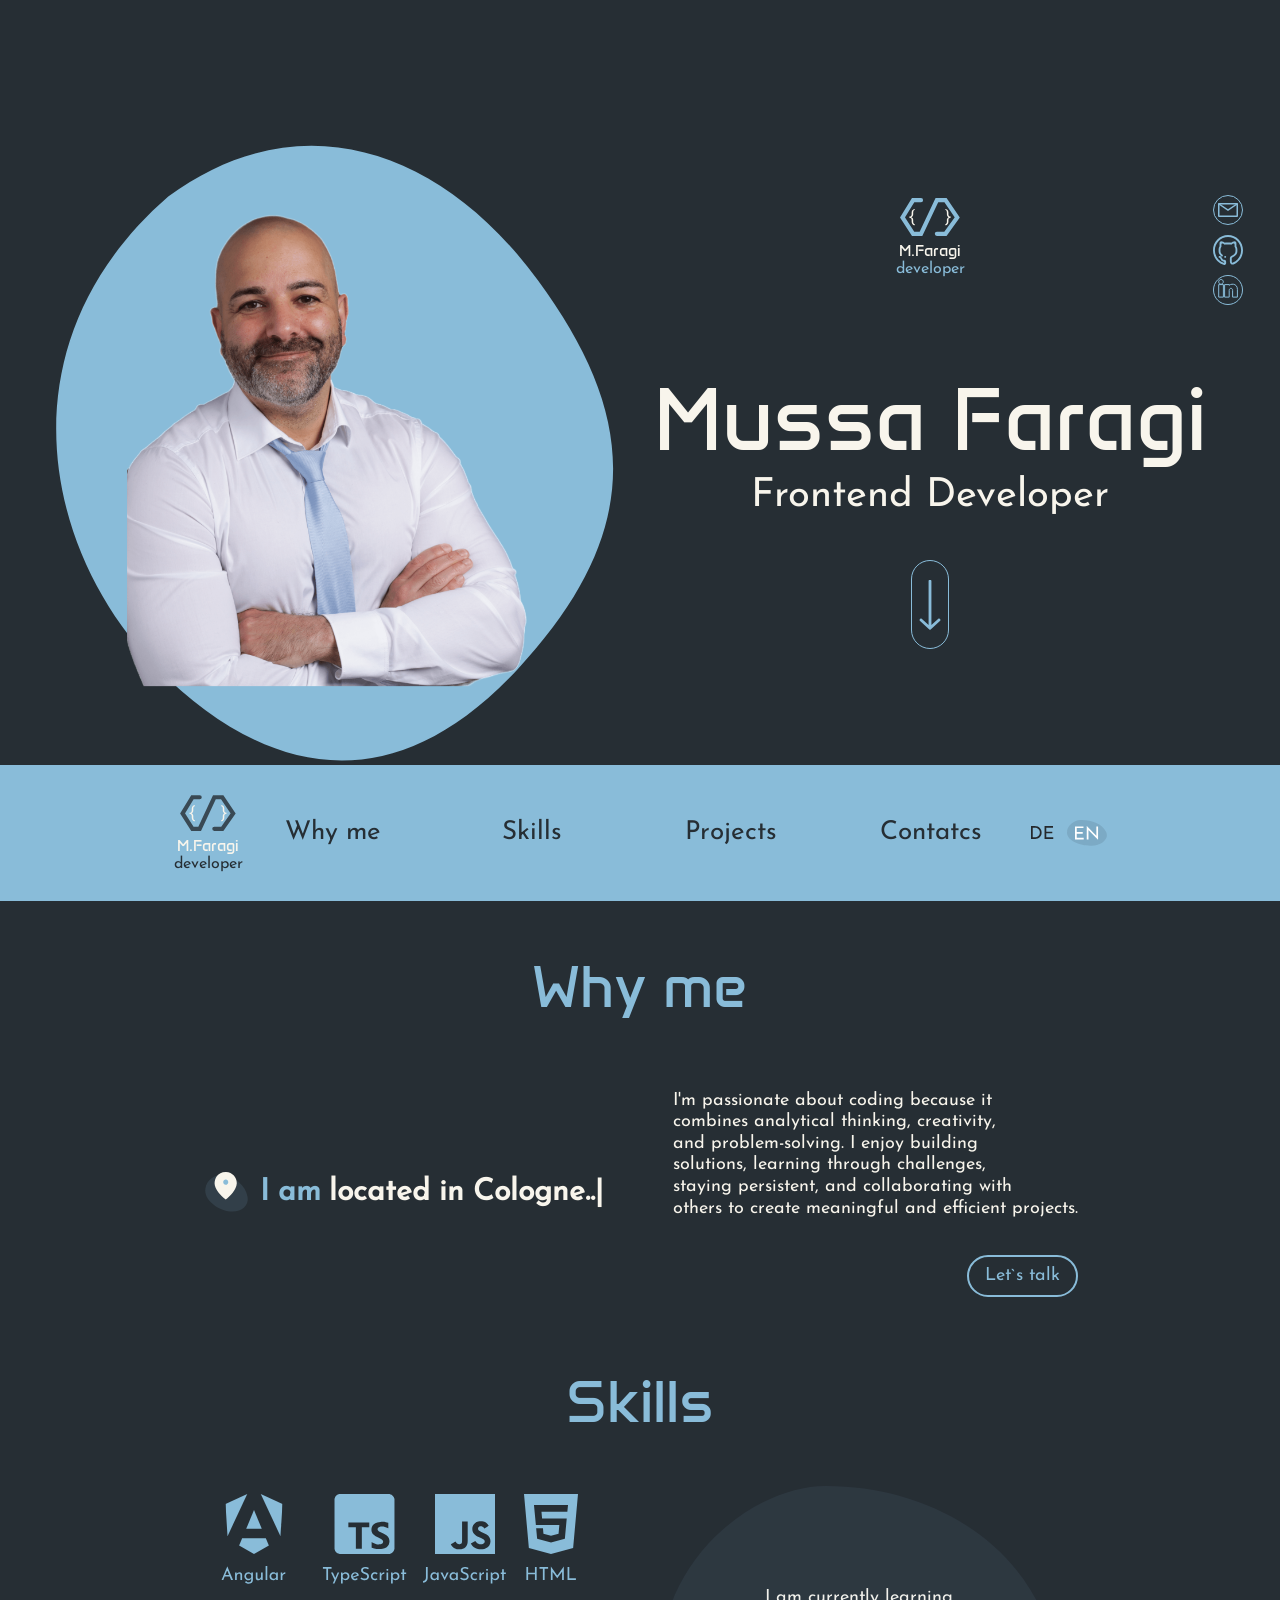
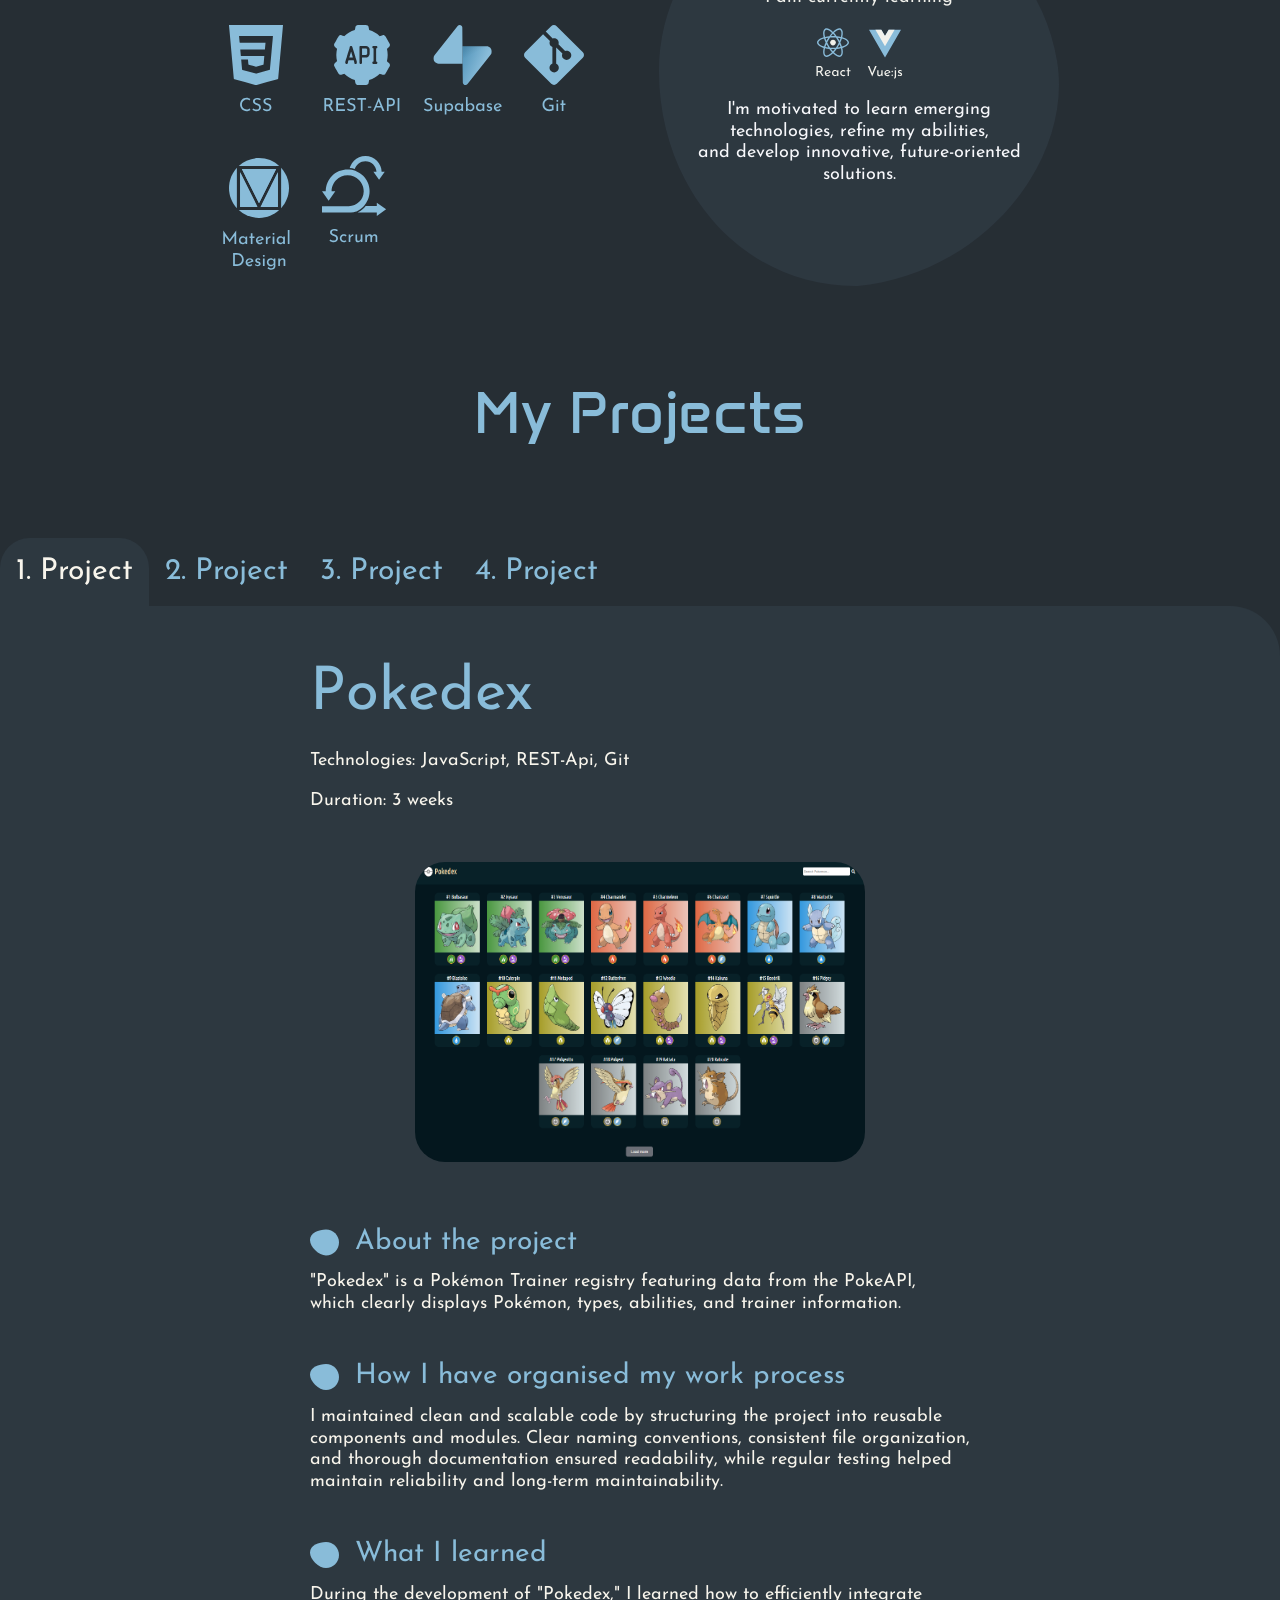
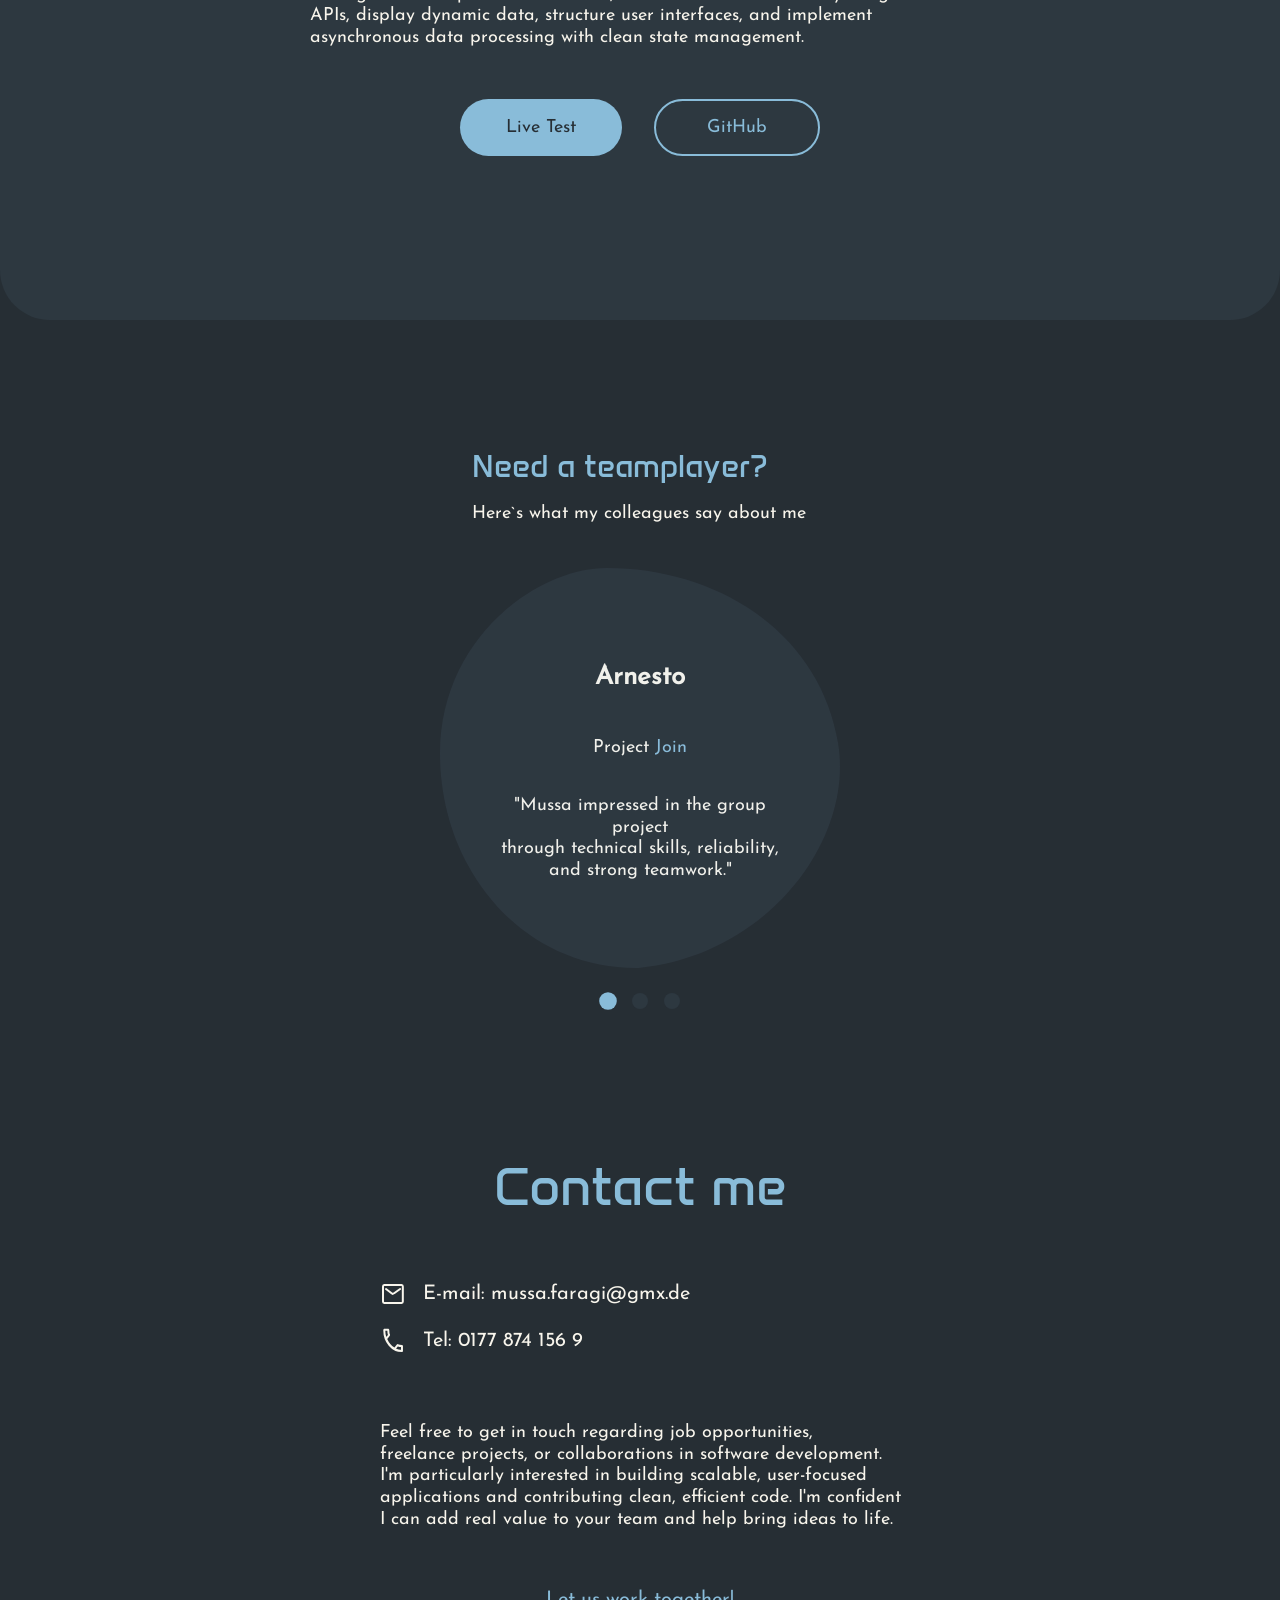
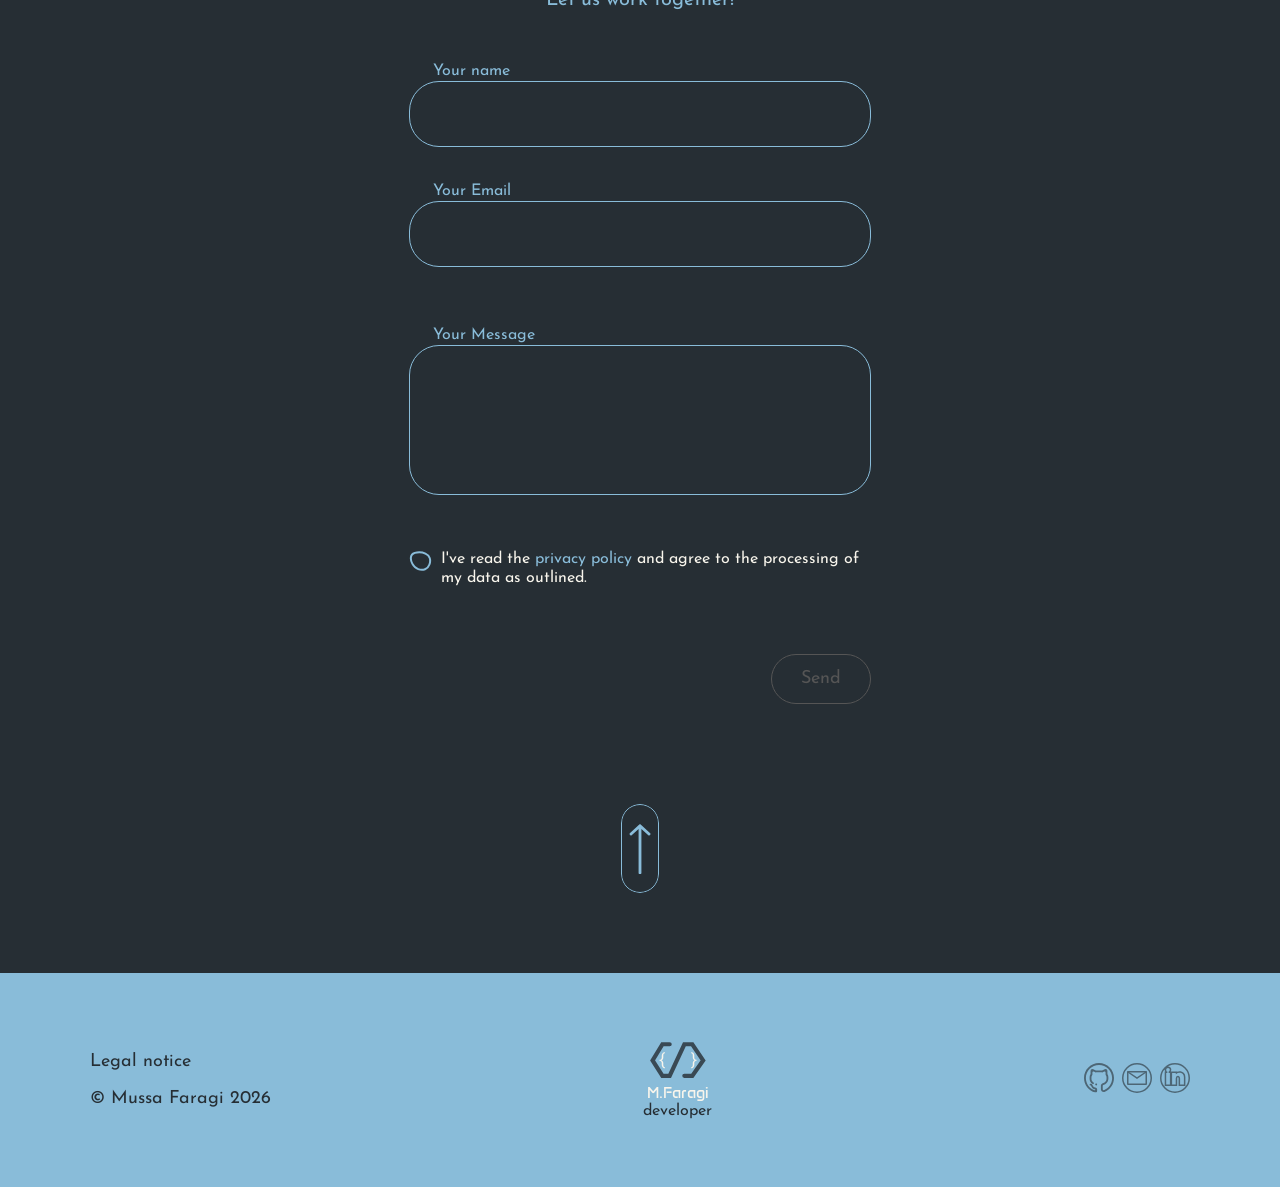
==== commit 1d24862f: "jsdoc" ====
--- a/index.html
+++ b/index.html
@@ -45,10 +45,10 @@
         <section class="top" id="top">
             
             <div class="top-left">
-                <img class="bg-shape" src="img/bg-shape.svg">
 
                 <div class="potrait">
-                    <img class="potrait-img" src="img/bewerbungsfoto1_zuschnitt.png" id="potrait">
+                    <img class="bg-shape" src="img/bg-shape.svg">
+                    <img class="potrait-img" src="img/bewerbungsfoto2_zuschnitt-komp2.png" id="potrait">
 
                     <div class="bar-mobile-wrapper">
                         <div class="bar-mobile mobile-menu" id="bar-mobile">
--- a/css/style.css
+++ b/css/style.css
@@ -21,6 +21,7 @@
     margin: 0;
     padding: 0;
     background-color: #262E34;
+    overflow-x: hidden;
 }
 
 .d-none{
@@ -57,6 +58,7 @@
     height: 100vh;
     justify-content: space-evenly;
     max-width: 1440px;
+    align-items: center;
 }
 
 .top-left{
@@ -77,19 +79,25 @@
     filter: brightness(0) saturate(100%) invert(76%) sepia(17%) saturate(522%) hue-rotate(160deg) opacity(72%);
 }
 
+.potrait{
+    position: relative;
+    height: 800px;
+}
+
 .potrait-img {
-    width: 340px;
-    position: relative;
-    top: -673px;
-    left: 40px;
+    position: absolute;
+    width: 400px;
+    top: 50%;
+    left: 50%;
+    transform: translate(-50%, -50%);
 }
 
 .top-right{
     display: flex;
     flex-direction: column;
     align-items: center;
-    width: 50%;
-    margin-top: 85px;
+    justify-content: center;
+    margin-bottom: 50px;
 }
 
 .top-right-logo-wrapper{
@@ -143,7 +151,9 @@
     display: flex;
     flex-direction: column;
     gap: 10px;
-    padding-top: 24px;
+    margin-top: -400px;
+    margin-right: 30px;
+    justify-content: center;
 }
 
 .top-right-middle{
@@ -202,6 +212,9 @@
 .bar-mobile-wrapper{
     position: relative;
     top: -615px;
+    display: flex;
+    flex-direction: column;
+    align-items: center;
 }
 
 .bar-mobile{
@@ -290,15 +303,13 @@
     display: flex;
     background-color: #89BCD9;
     position: sticky;
-    top: 150px;
+    top: 135px;
     z-index: 1000;
 }
 
 .bar{
-    width: 100vw;
-    /* max-width: 1440px; */
+    width: 100%;
     height: 104px;
-    /* top: 746px; */
     gap: 40px;
     opacity: 1;
     padding-top: 16px;
@@ -308,7 +319,7 @@
     justify-content: center;
     align-items: center;
     position: absolute;
-    top: -150px;
+    top: -135px;
     z-index: 1000;
 }
 
@@ -660,7 +671,7 @@
     display: flex;
     flex-direction: column;
     justify-content: center;
-    max-width: 1440px;
+    width: 100%;
 }
 
 .projects h1{
@@ -711,7 +722,6 @@
     font-family: Josefin Sans;
     display: flex;
     justify-content: center;
-    width: 100%;
 }
 
 .da-bubble{
@@ -1299,6 +1309,8 @@
     justify-content: space-between;
     background-color: #89BCD9;
     align-items: center;
+    gap: 16px;
+    width: 100%;
 }
 
 .legal-wrapper{
--- a/css/style-resp.css
+++ b/css/style-resp.css
@@ -4,7 +4,7 @@
 }
 
 
-@media (max-width: 1179px){
+@media (max-width: 1240px){
     .top-right-middle-name{
         font-size: 70px;
     }
@@ -19,29 +19,28 @@
     .top-left{
         padding-left: 80px;
     }
-}
-
-
-@media (max-width: 970px){
-    .top-right{
-        margin-left: 70px;
-    }
+
     .top-right-middle-name{
-        font-size: 76px;
-    }
+        font-size: 60px;
+    }
+
     .top-right-middle-property{
-        font-size: 28px;
-    }
-}
-
-
-@media (max-width: 1070px){
-    .top-right-middle-name{
-        font-size: 70px;
-    }
-
-    .top-right-middle-property{
-        font-size: 30px;
+        font-size: 24px;
+    }
+}
+
+
+@media (max-width: 1140px){
+    .top-links{
+        margin-right: 120px;
+    }
+
+    .bg-shape{
+        width: 720px;
+    }
+
+    .top-links{
+        margin-right: 170px;
     }
 }
 
@@ -105,11 +104,15 @@
 
 
 @media (max-width: 950px){
+    .potrait-img{
+        left: 52%;
+        width: 330px;
+    }
+
     .top-right{
         margin-left: unset;
         width: unset;
-        position: relative;
-        top: -1070px;
+        margin-top: -100px;
     }
 
     .w-100-bar{
@@ -219,15 +222,8 @@
         width: 700px;
     }
 
-    .potrait-img{
-        height: 400px;
-        width: 300px;
-        top: -630px;
-        left: 55px;
-    }
-
     .top-right{
-        top: -1030px;
+        top: -1010px;
     }
 }
 
@@ -252,17 +248,13 @@
 
 
 @media (max-width: 530px){
+    .potrait-img{
+        width: 260px;
+    }
     .bg-shape{
         width: 550px;
     }
 
-    .potrait-img{
-        height: 280px;
-        width: 200px;
-        top: -570px;
-        left: 100px;
-    }
-
     .top-right{
         top: -840px;
     }
@@ -294,15 +286,12 @@
 
 
 @media (max-width: 420px){
+    .potrait-img{
+        width: 195px;
+    }
+    
     .bg-shape{
         width: 415px;
-    }
-
-    .potrait-img{
-        height: 230px;
-        width: 175px;
-        top: -530px;
-        left: 115px;
     }
     
     .top-right-middle-name{
--- a/css/contact-me-resp.css
+++ b/css/contact-me-resp.css
@@ -32,6 +32,7 @@
     .formular-data{
         flex-direction: column;
         align-items: center;
+        width: unset;
     }
 
     .formular-msg-wrapper{
@@ -62,12 +63,16 @@
 
 @media(max-width: 580px){
     .contact-me-prosa-wrapper{
-        padding: 0 24px;
+        padding: 0 100px;
     }
 }
 
 
 @media(max-width: 500px){
+    .contact-me-prosa-wrapper{
+        padding: 0 24px;
+    }
+
     .formular{
         margin-right: unset;
         margin-left: unset;
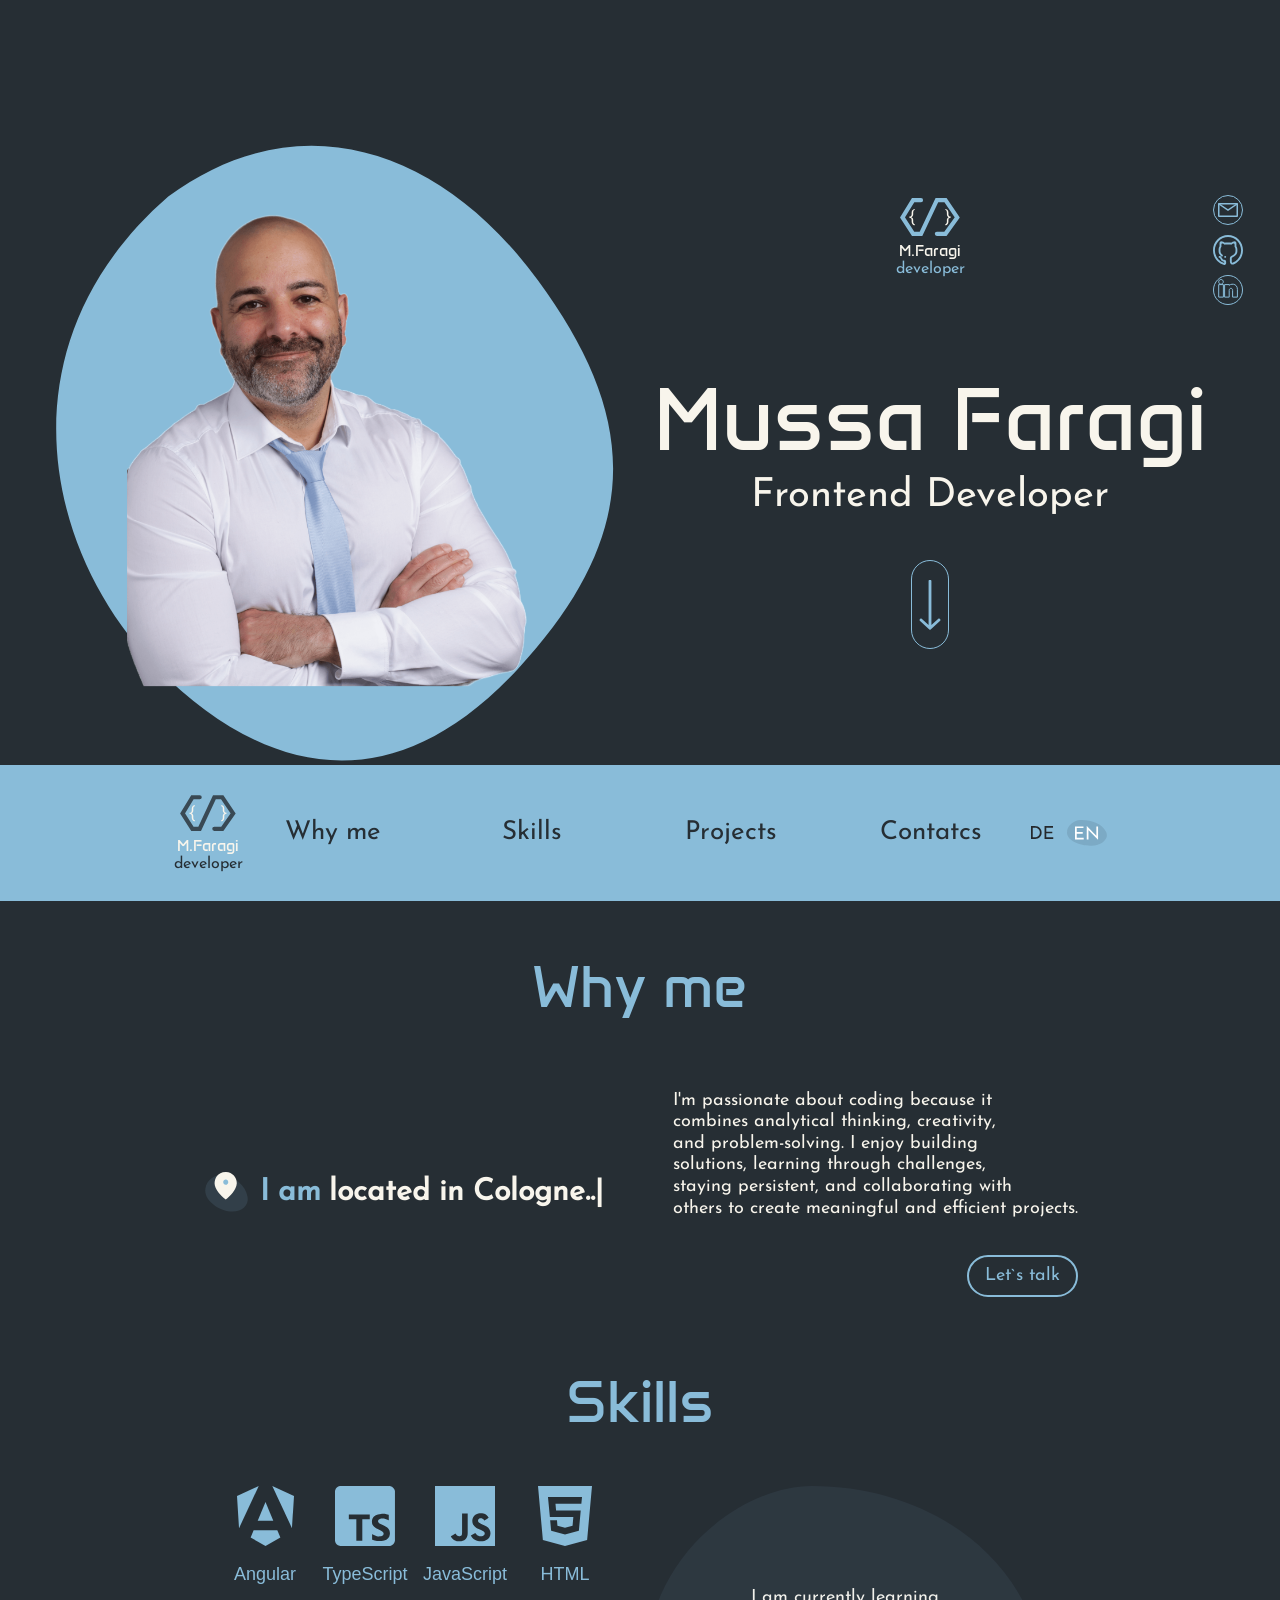
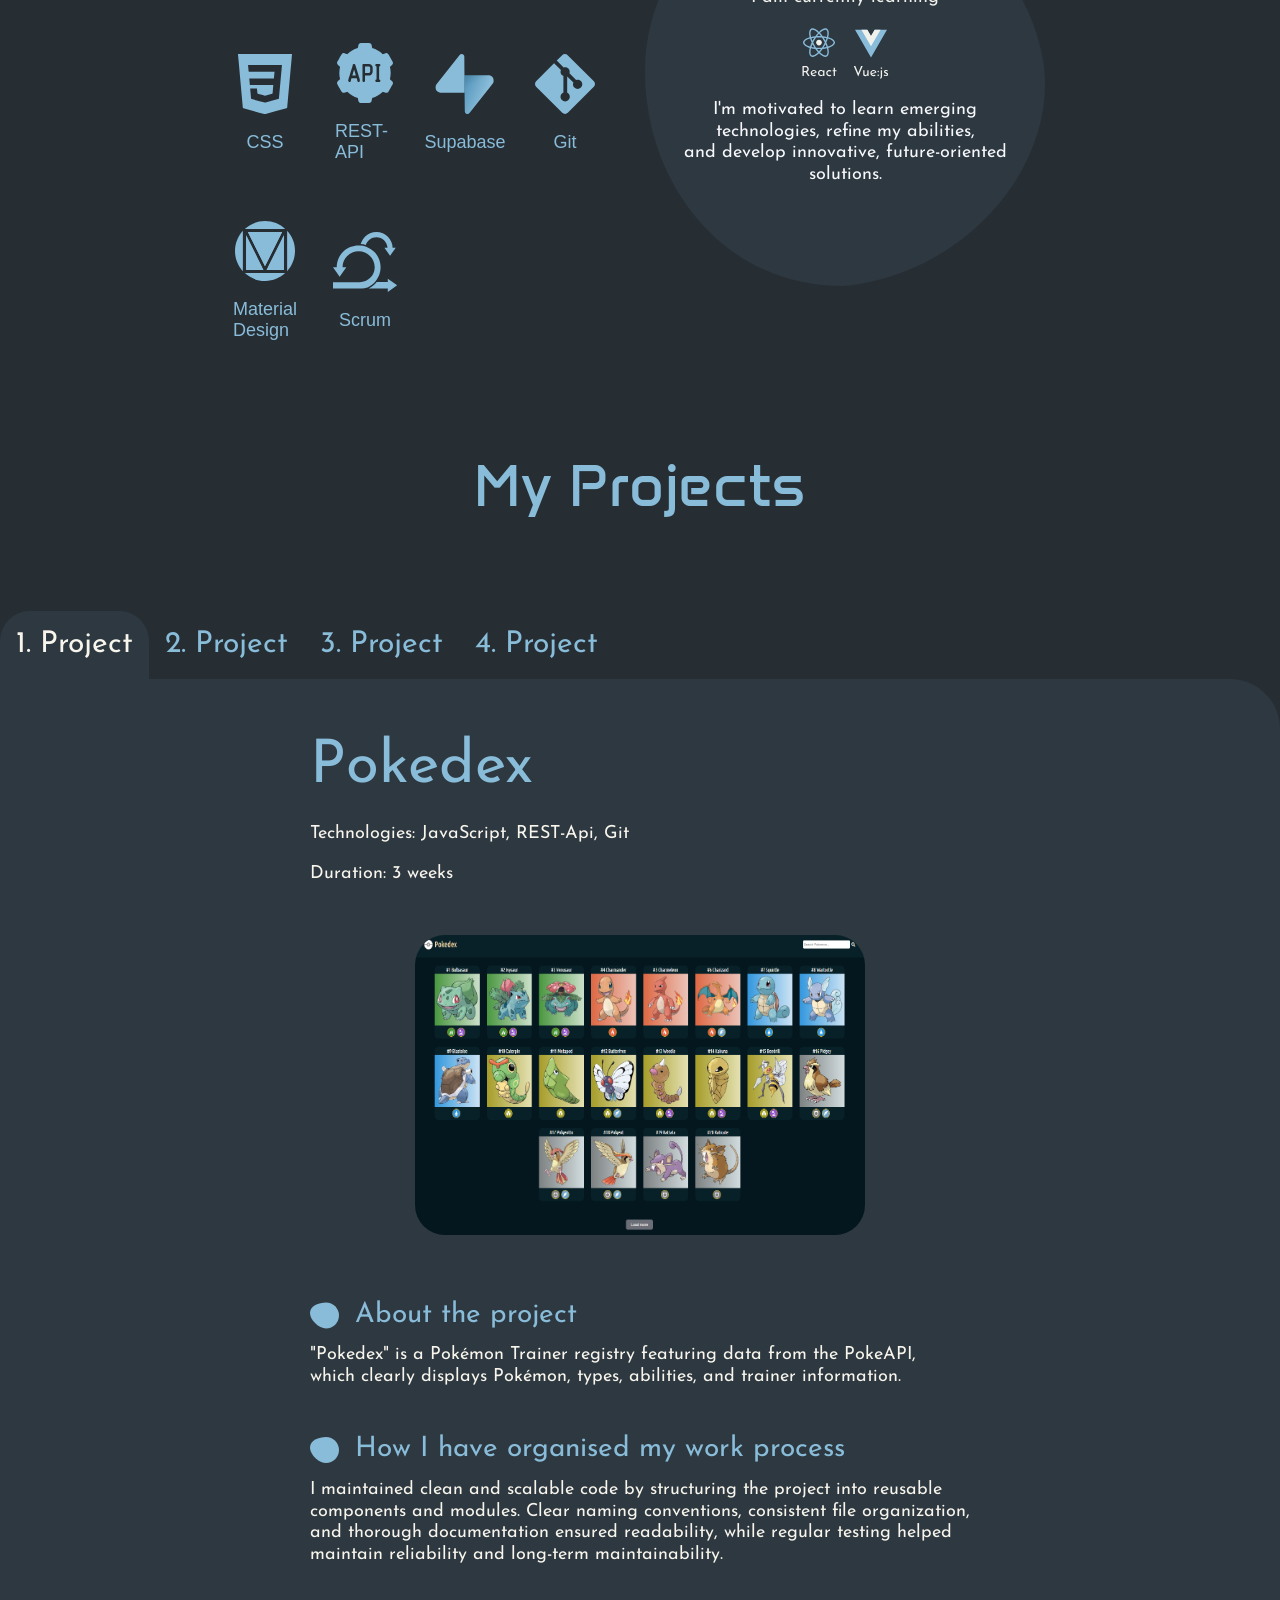
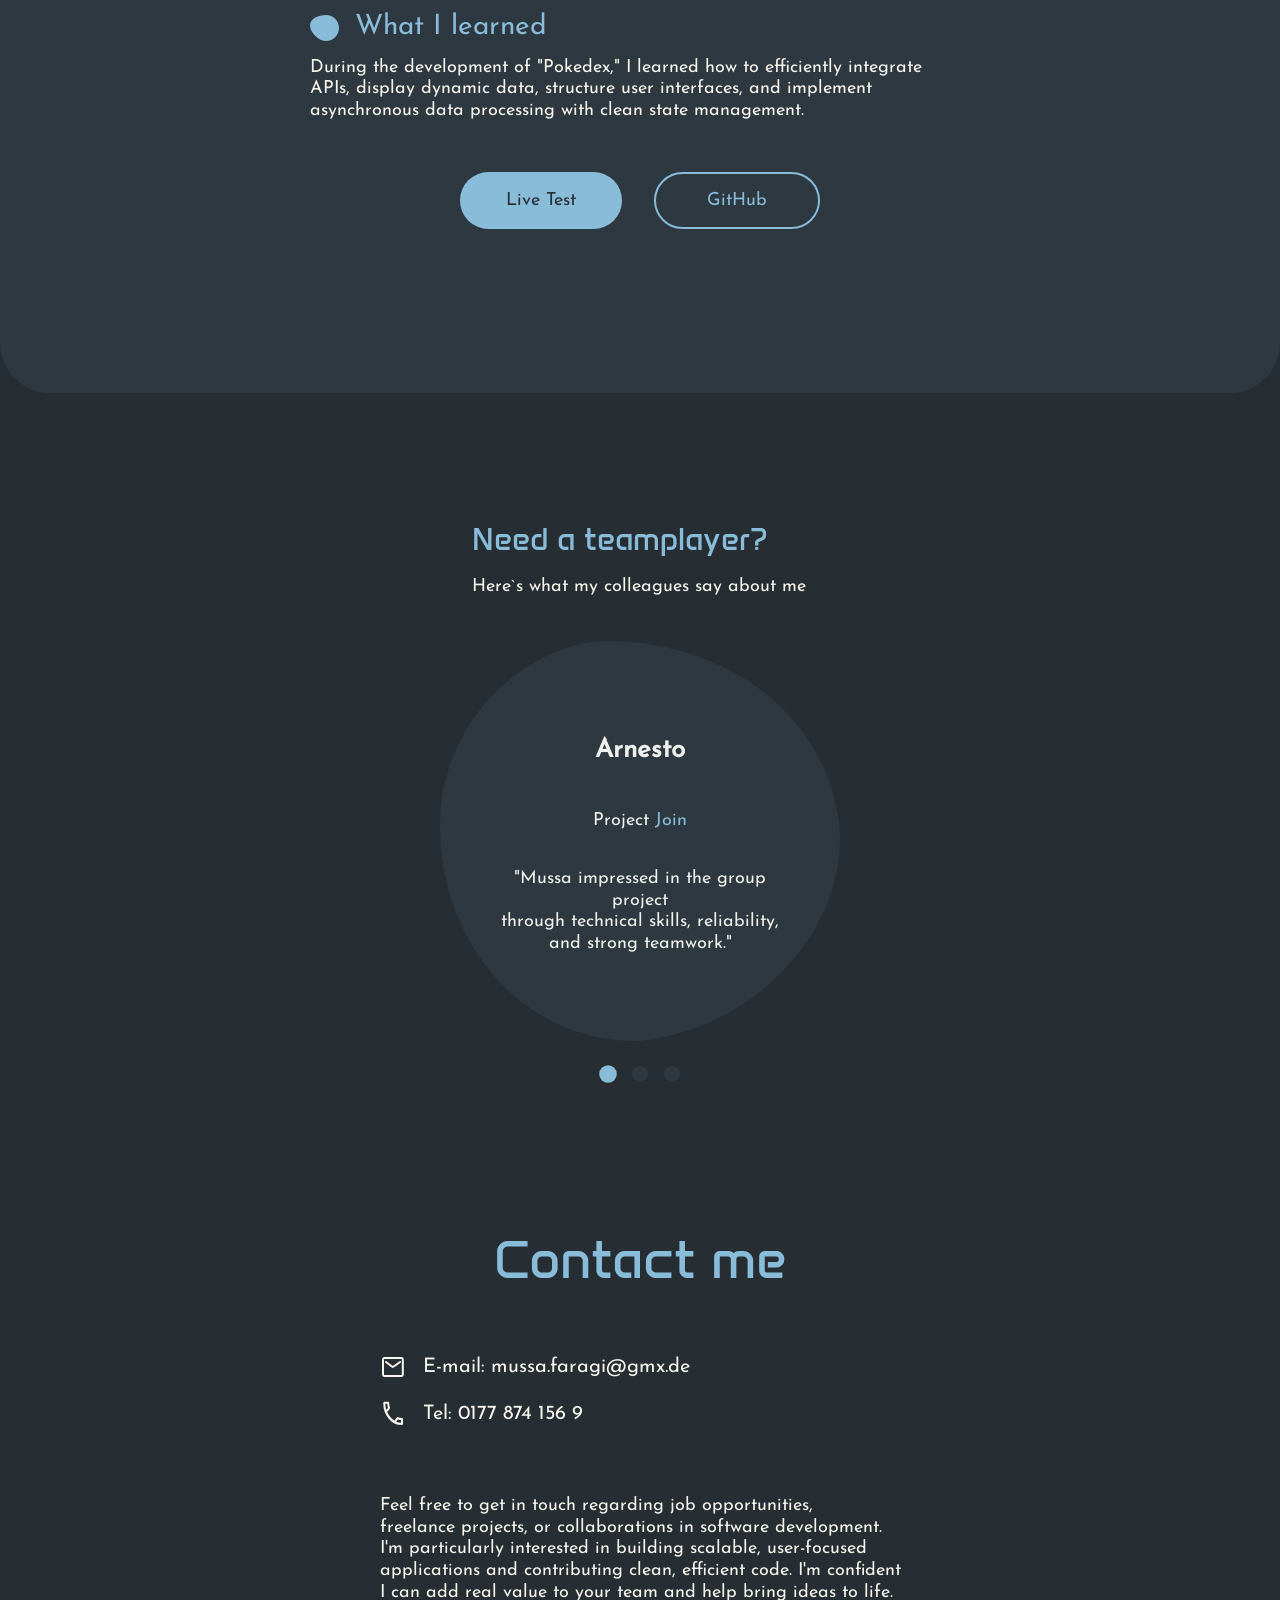
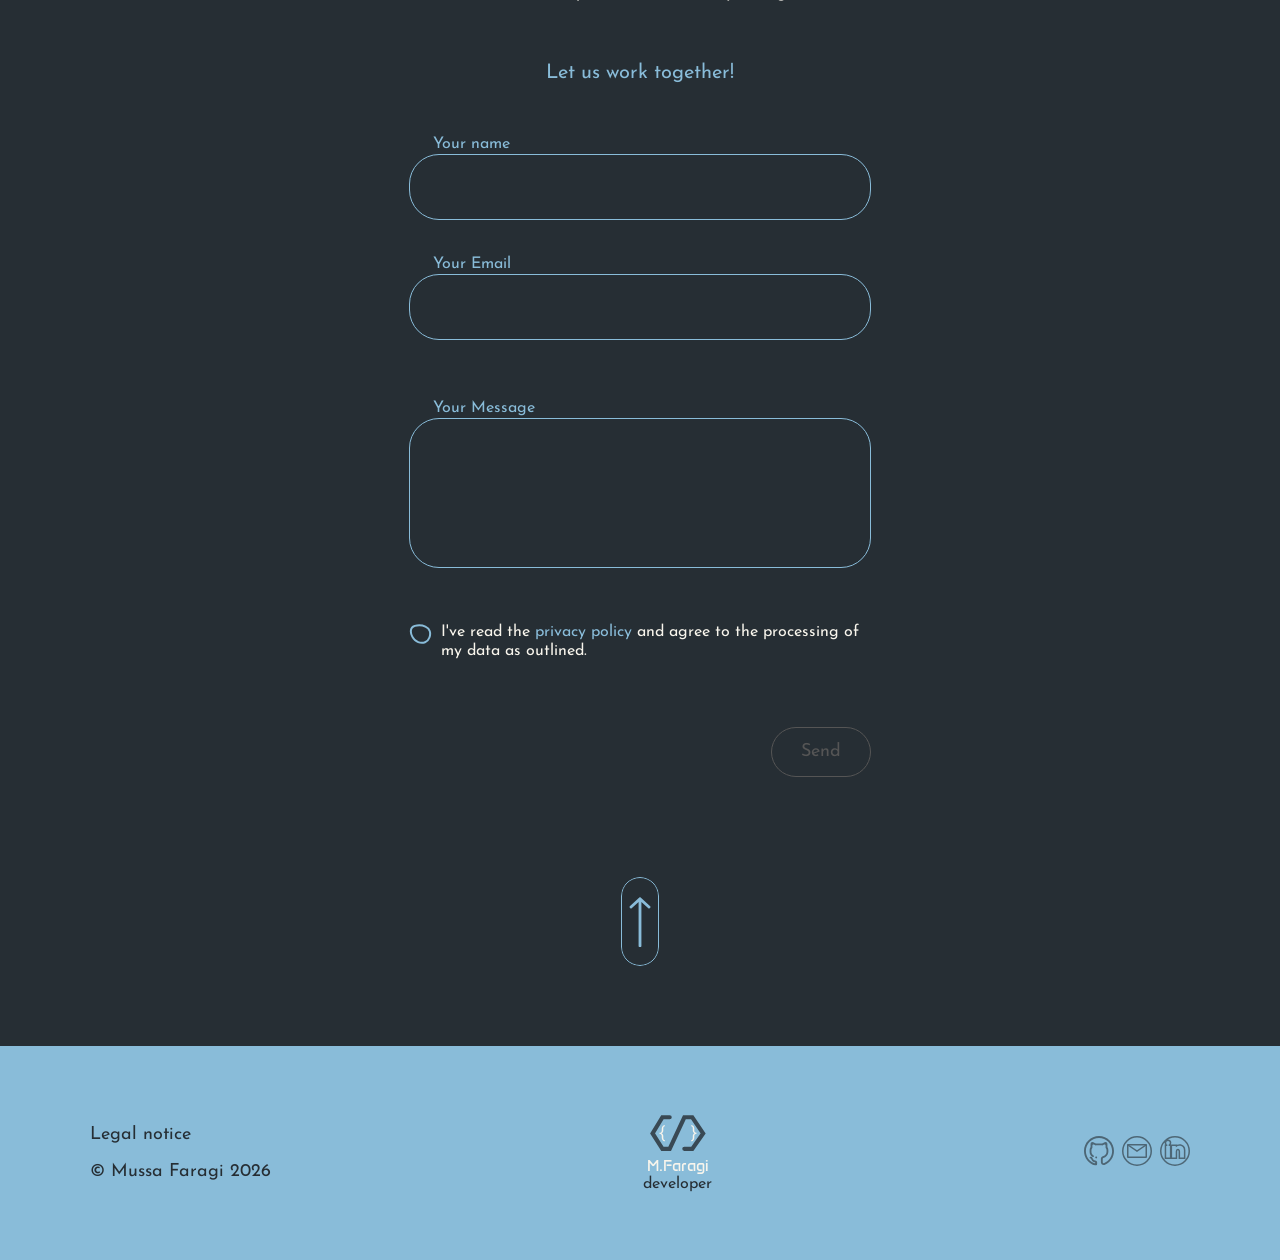
==== commit ebc5a093: "responsiv" ====
--- a/index.html
+++ b/index.html
@@ -35,7 +35,7 @@
                 </div>
             </a>
 
-            <div class="menu-index" onclick="openMenu()">
+            <div id="menu-button" class="menu-index" onclick="openMenu()">
                 <img id="menu-index-img" src="img/menu-2.svg">
             </div>
         </section>
@@ -187,16 +187,16 @@
 
             <div class="skills-body">
                 <div class="skills-body-left">
-                    <img src="img/angular.svg">
-                    <img src="img/ts.svg">
-                    <img src="img/js.svg">
-                    <img src="img/html.svg">
-                    <img src="img/css.svg">
-                    <img src="img/restapi.svg">
-                    <img src="img/supabase.svg">
-                    <img src="img/git.svg">
-                    <img src="img/md.svg">
-                    <img src="img/scrum.svg">
+                    <div class="skill-icon"><img src="img/angular-solo.svg"><p>Angular</p></div>
+                    <div class="skill-icon"><img src="img/ts-solo.svg"><p>TypeScript</p></div>
+                    <div class="skill-icon"><img src="img/js-solo.svg"><p>JavaScript</p></div>
+                    <div class="skill-icon"><img src="img/html-solo.svg"><p>HTML</p></div>
+                    <div class="skill-icon"><img src="img/css-solo.svg"><p>CSS</p></div>
+                    <div class="skill-icon"><img src="img/restapi-solo.svg"><p>REST-API</p></div>
+                    <div class="skill-icon"><img src="img/supabase-solo.svg"><p>Supabase</p></div>
+                    <div class="skill-icon"><img src="img/git-solo.svg"><p>Git</p></div>
+                    <div class="skill-icon"><img src="img/md-solo.svg"><p>Material Design</p></div>
+                    <div class="skill-icon"><img src="img/scrum-solo.svg"><p>Scrum</p></div>
                 </div>
 
                 <div class="skills-body-right-p1-resp-wrapper">
--- a/css/style.css
+++ b/css/style.css
@@ -21,7 +21,7 @@
     margin: 0;
     padding: 0;
     background-color: #262E34;
-    overflow-x: hidden;
+    /* overflow-x: hidden; */
 }
 
 .d-none{
@@ -211,7 +211,7 @@
 
 .bar-mobile-wrapper{
     position: relative;
-    top: -615px;
+    top: -500px;
     display: flex;
     flex-direction: column;
     align-items: center;
@@ -570,7 +570,20 @@
 .skills-body-left {
     display: grid;
     grid-template-columns: repeat(4, 1fr); 
-    gap: 16px; 
+    gap: 40px; 
+}
+
+.skill-icon{
+    display: flex;
+    flex-direction: column;
+    width: 60px;
+    justify-content: center;
+    align-items: center;
+}
+
+.skill-icon p{
+    color: #89BCD9;
+    font-size: 18px;
 }
 
 .skills-body-right-p1-resp-wrapper{
--- a/css/style-resp.css
+++ b/css/style-resp.css
@@ -16,9 +16,6 @@
 
 
 @media (max-width: 1140px){
-    .top-left{
-        padding-left: 80px;
-    }
 
     .top-right-middle-name{
         font-size: 60px;
@@ -73,6 +70,8 @@
         grid-column: 3;
     }
 
+     
+
     .skills-body-right-p1-resp-wrapper{
         display: flex;
     }
@@ -83,7 +82,7 @@
 
     .skills-body-right{
         left: 330px;
-        width: 120px;
+        width: 116px;
         height: 120px;
     }
 
@@ -96,6 +95,10 @@
     .lets-talk-resp{
         display: flex;
     }
+
+    .bg-shape{
+        width: 600px;
+    }
 }
 
 
@@ -104,15 +107,37 @@
 
 
 @media (max-width: 950px){
+    .potrait{
+        margin-top: -120px;
+    }
+
     .potrait-img{
         left: 52%;
-        width: 330px;
+        top: 32%;
+        width: 275px;
+    }
+
+    .bg-shape{
+        height: 550px;
     }
 
     .top-right{
         margin-left: unset;
         width: unset;
-        margin-top: -100px;
+        margin-top: -420px;
+    }
+
+    .top-right-middle-name{
+        font-size: 40px;
+    }
+
+    .top-right-middle-property{
+        font-size: 20px;
+    }
+
+    .arrow-down img{
+        margin-top: -16px;
+        width: 30px;
     }
 
     .w-100-bar{
@@ -168,10 +193,6 @@
     .bg-shape:hover {
         transform: none;
         filter: none;
-    }
-
-    .why-me-section{
-        margin-top: 310px;
     }
 }
 
@@ -217,16 +238,29 @@
 }
 
 
+@media (max-width: 620px){
+    .bg-shape{
+        width: 540px;
+    }
+}
+
 @media (max-width: 600px){
-    .bg-shape{
-        width: 700px;
-    }
 
     .top-right{
         top: -1010px;
     }
 }
 
+
+@media(max-width: 560px){
+    .bg-shape{
+        width: 500px;
+    }
+
+    .potrait-img{
+        width: 250px;
+    }
+}
 
 @media(max-width: 550px){
     .skills-body-right-p2{
@@ -240,9 +274,8 @@
         left: 155px;
     }
 
-    .skills-body-left img{
+    .skill-icon img{
         width: 56px;
-        height: 70px;
     }
 }
 
@@ -250,25 +283,14 @@
 @media (max-width: 530px){
     .potrait-img{
         width: 260px;
-    }
-    .bg-shape{
-        width: 550px;
     }
 
     .top-right{
         top: -840px;
     }
 
-    .top-right-middle-name{
-        font-size: 60px;
-    }
-
-    .top-right-middle-property{
-        font-size: 24px;
-    }
-
     .bar-mobile-wrapper {
-        top: -560px;
+        top: -430px;
     }
 
     .bar-mobile{
@@ -284,22 +306,62 @@
     }
 }
 
+@media (max-width: 530px){
+    .bg-shape{
+        width: 460px;
+    }
+
+    .potrait-img{
+        width: 235px;
+    }
+}
+
+
+@media (max-width: 475px){
+    .bg-shape{
+        width: 440px;
+    }
+
+    .potrait-img{
+        width: 220px;
+    }
+}
+
+
+@media (max-width: 455px){
+    .bg-shape{
+        width: 420px;
+    }
+
+    .potrait-img{
+        width: 210px;
+    }
+}
+
+
+@media (max-width: 435px){
+    .bg-shape{
+        width: 400px;
+    }
+
+    .potrait-img{
+        width: 200px;
+    }
+}
+
+
+@media (max-width: 430px){
+    .bg-shape{
+        width: 400px;
+    }
+
+    .potrait-img{
+        width: 200px;
+    }
+}
+
 
 @media (max-width: 420px){
-    .potrait-img{
-        width: 195px;
-    }
-    
-    .bg-shape{
-        width: 415px;
-    }
-    
-    .top-right-middle-name{
-        font-size: 46px;
-    }
-    .top-right-middle-property{
-        font-size: 22px;
-    }
 
     .bar-mobile{
         margin-top: 10px;
@@ -345,6 +407,24 @@
 }
 
 
+@media (max-width: 400px){
+    .skill-icon img{
+        width: 40px;
+    }
+
+    .skill-icon p{
+        font-size: 16px;
+    }
+
+    .skills-body-left{
+        display: flex;
+        flex-wrap: wrap;
+        justify-content: center;
+        gap: 1rem;
+    }
+}
+
+
 @media (max-width: 380px){
     .why-me-section{
         margin-top: 140px;
--- a/css/quote-resp.css
+++ b/css/quote-resp.css
@@ -129,10 +129,6 @@
         justify-content: flex-start;
     }
 
-    .quote-section{
-        padding: 0 8px;
-    }
-
     .quotes:hover::before {
         transform: none;
         filter: none;
--- a/css/contact-me-resp.css
+++ b/css/contact-me-resp.css
@@ -60,6 +60,12 @@
     }
 }
 
+
+@media(max-width: 680px){
+    .formular{
+        margin: 100px 0 100px 0;
+    }
+}
 
 @media(max-width: 580px){
     .contact-me-prosa-wrapper{
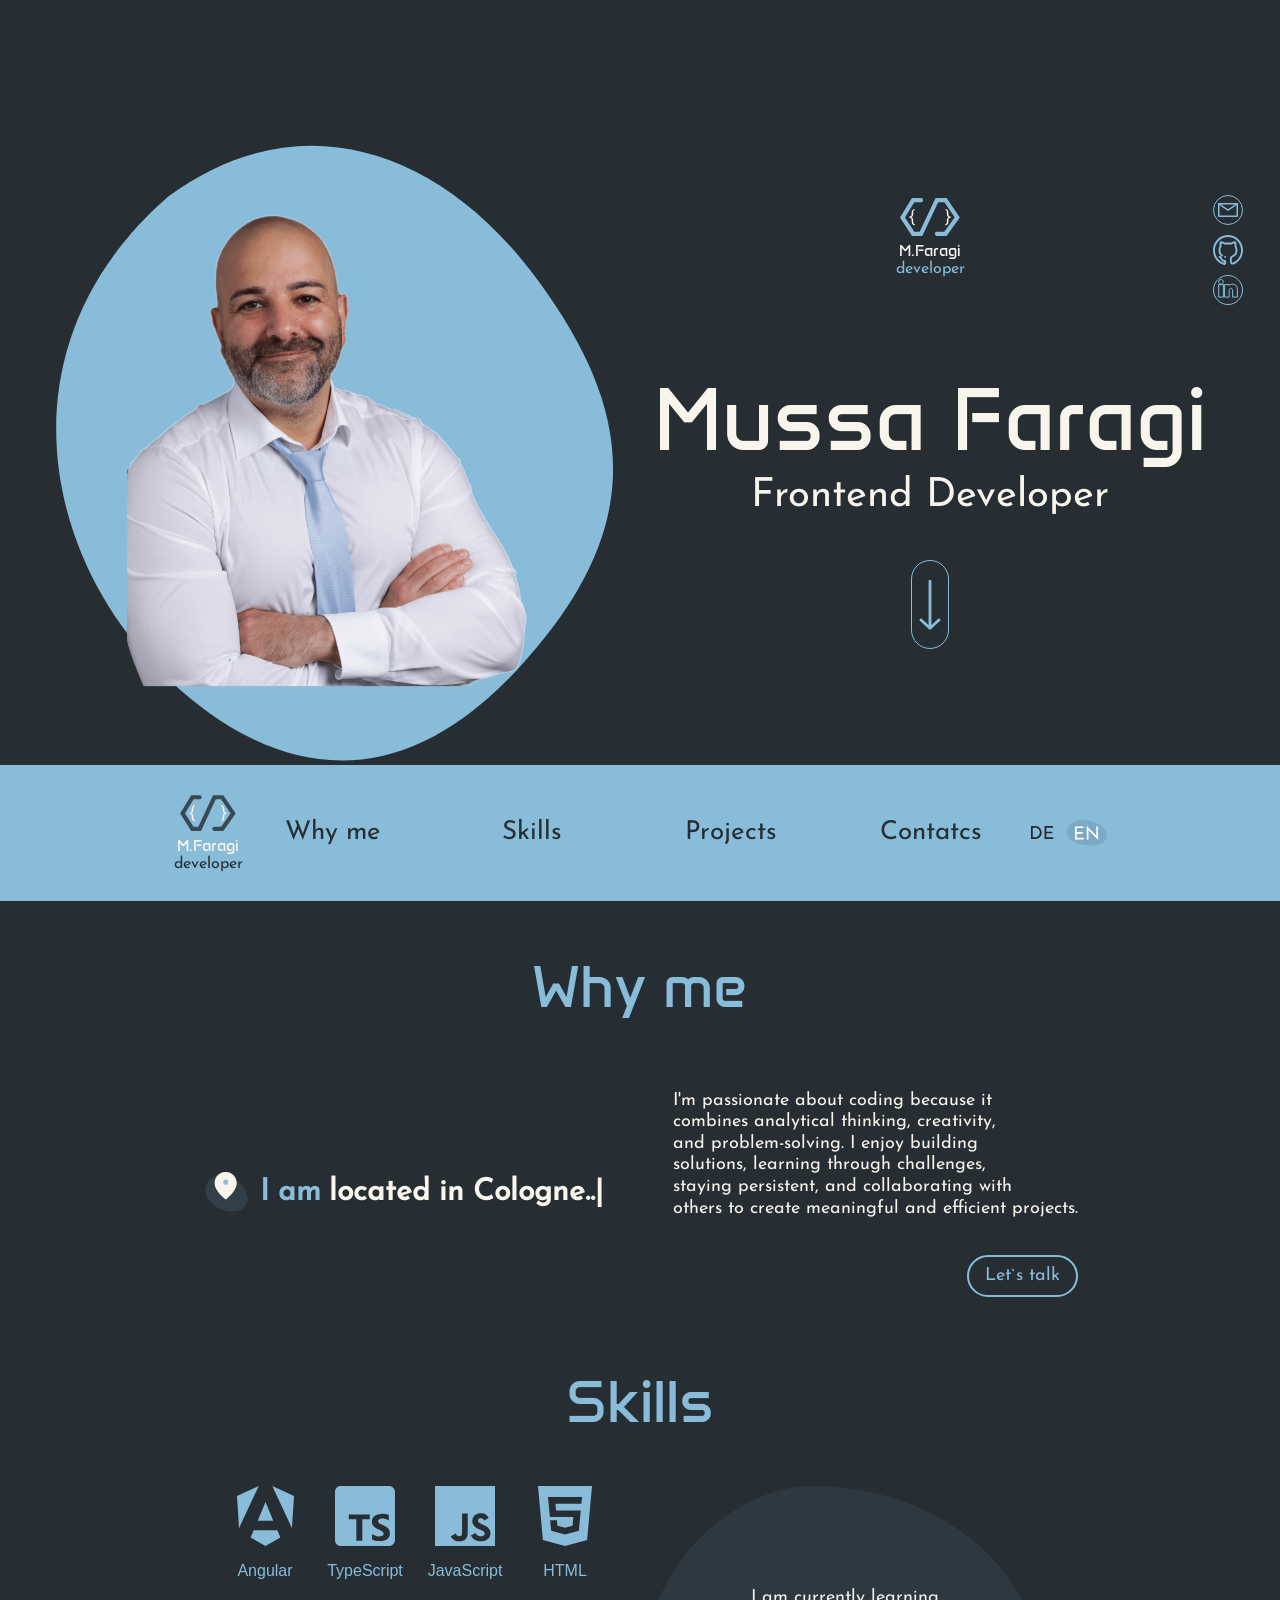
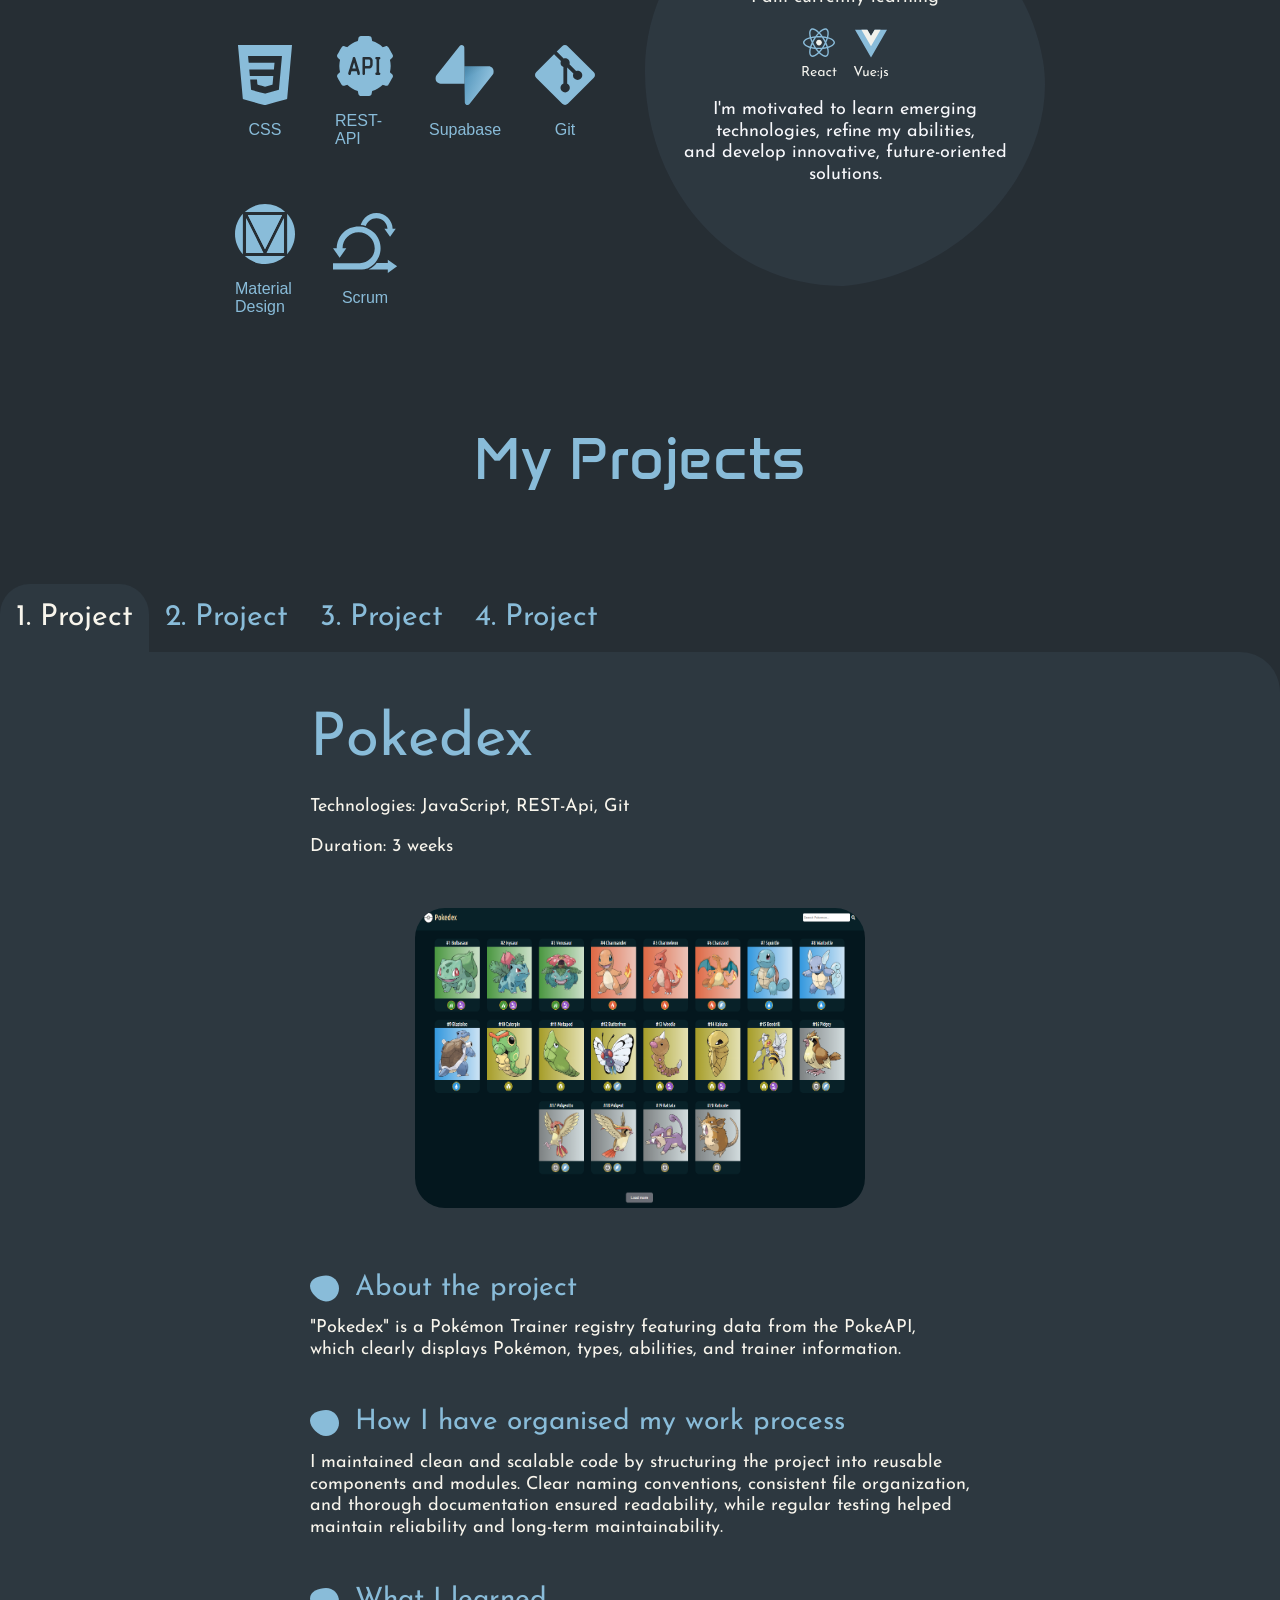
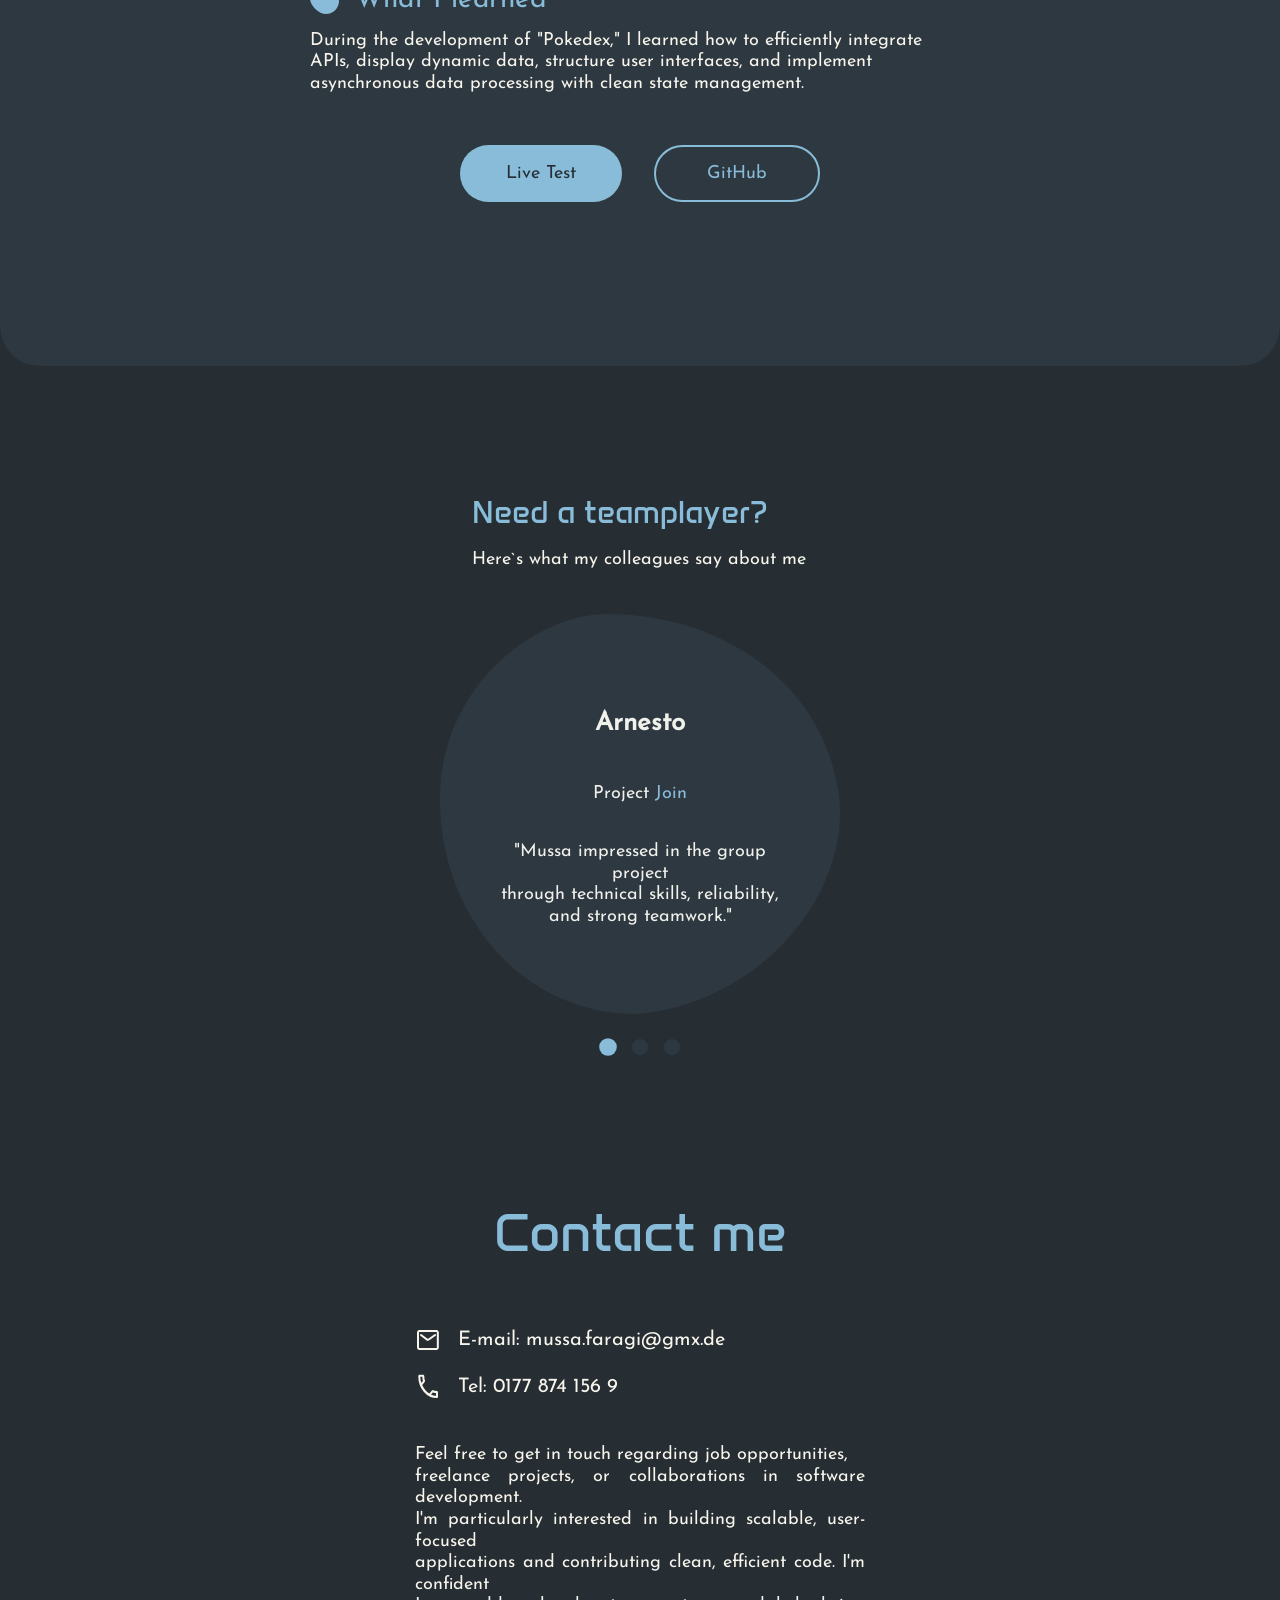
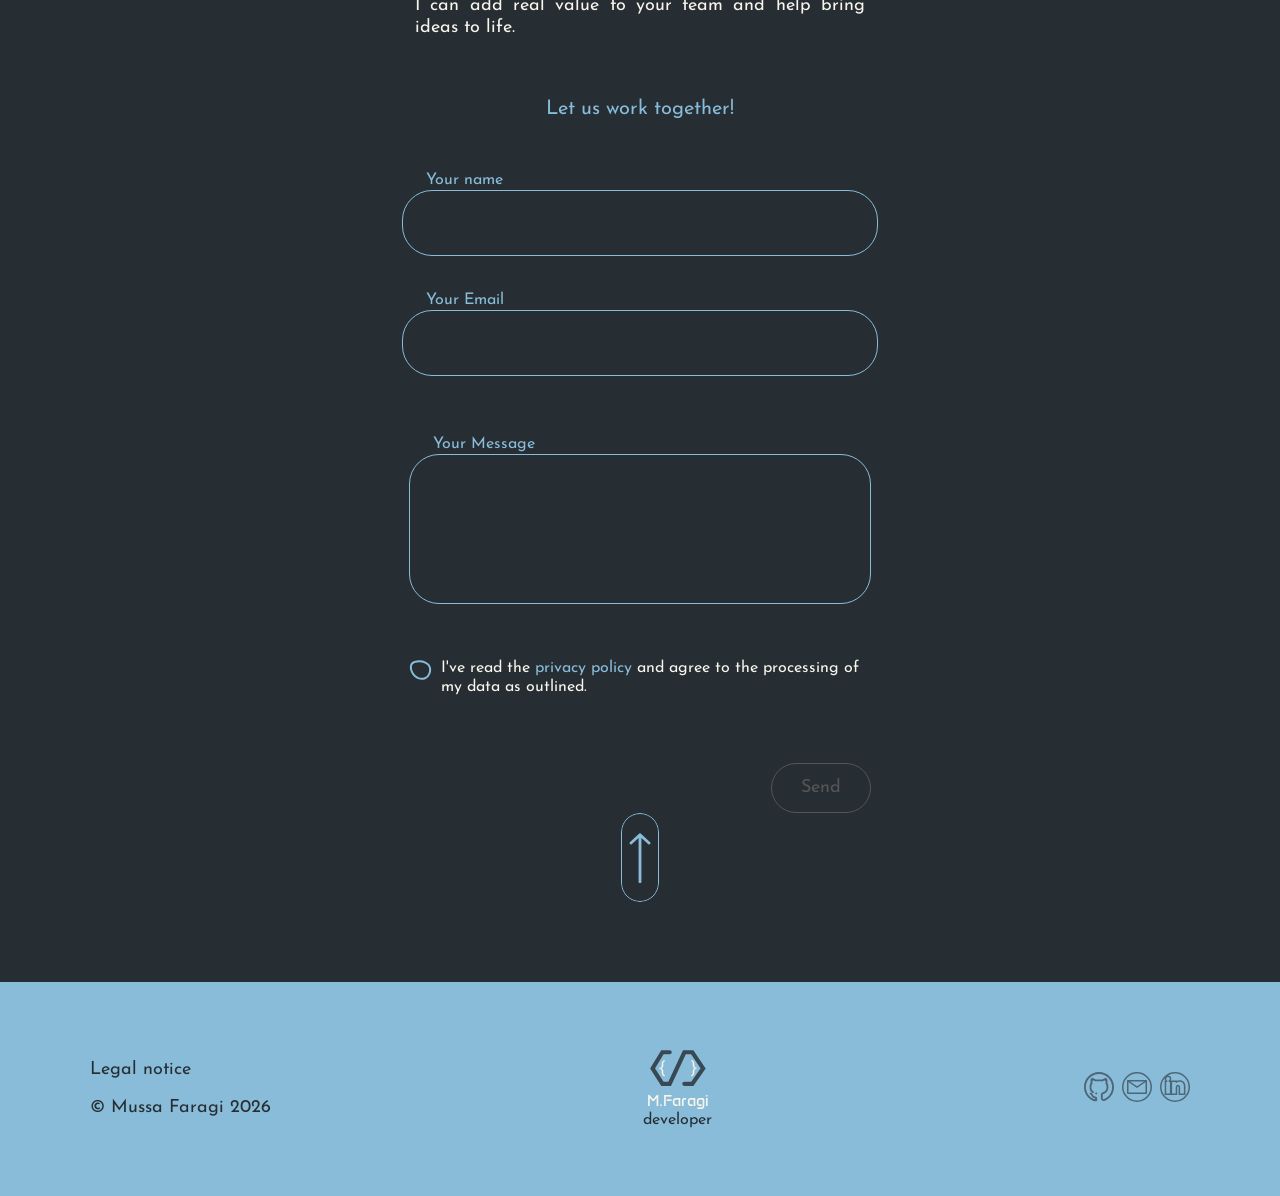
==== commit 1b208cbc: "responsiv after review" ====
--- a/index.html
+++ b/index.html
@@ -529,10 +529,10 @@
                             <img src="img/da-bubble.png">
                         </div>
 
-                        <div class="link-buttons">
+                        <!-- <div class="link-buttons">
                             <a class="test-btn">Live Test</a>
                             <a class="github-btn">GitHub</a>
-                        </div>
+                        </div> -->
                     </div>
                 </div>
 
--- a/css/style.css
+++ b/css/style.css
@@ -51,6 +51,7 @@
     background-size: 80px;
     background-repeat: no-repeat;
     background-position: center;
+    height: 52px !important;
 }
 
 .top{
@@ -72,6 +73,7 @@
     transition: transform 0.5s ease;
     width: 800px;
     height: 800px;
+    clip-path: circle(40%);
 }
 
 .bg-shape:hover {
@@ -90,6 +92,7 @@
     top: 50%;
     left: 50%;
     transform: translate(-50%, -50%);
+    pointer-events: none;
 }
 
 .top-right{
@@ -198,6 +201,7 @@
 
 .arrow-down{
     border-radius: 50px;
+    z-index: 100;
 }
 
 .arrow-down:hover{
@@ -211,10 +215,11 @@
 
 .bar-mobile-wrapper{
     position: relative;
-    top: -500px;
-    display: flex;
-    flex-direction: column;
-    align-items: center;
+    top: -610px;
+    display: flex;
+    flex-direction: column;
+    align-items: center;
+    pointer-events: none;
 }
 
 .bar-mobile{
@@ -247,6 +252,7 @@
     align-items: center;
     display: flex;
     justify-content: center;
+    width: auto;
 }
 
 .lang-mobile{
@@ -259,16 +265,16 @@
 .lang-de-parent-mobile{
     top: -673px;
     display: flex;
-    width: 70px;
-    height: 70px;
+    width: 60px;
+    height: 32px;
     justify-content: center;
 }
 
 .lang-en-parent-mobile{
     top: -673px;
     display: flex;
-    width: 70px;
-    height: 70px;
+    width: 60px;
+    height: 32px;
     justify-content: center;
 }
 
@@ -583,7 +589,7 @@
 
 .skill-icon p{
     color: #89BCD9;
-    font-size: 18px;
+    font-size: 16px;
 }
 
 .skills-body-right-p1-resp-wrapper{
@@ -709,13 +715,13 @@
     letter-spacing: 0%;
     color: #89BCD9;
     padding-left: 32px;
-    gap: 48px;
     justify-content: center;
 }
 
 .tab-1, .tab-2, .tab-3, .tab-4{
     padding: 32px;
     min-width: 200px;
+    text-align: center;
 }
 
 .tab-1:hover, .tab-2:hover, .tab-3:hover, .tab-4:hover{
@@ -1006,6 +1012,14 @@
 .contact-me-prosa-wrapper{
     display: flex;
     gap: 48px;
+    margin-right: -60px;
+    justify-content: space-between;
+    gap: 24px;
+    width: 970px;
+}
+
+.contact-me-prosa{
+    width: 450px;
 }
 
 .contact-me-prosa p{
@@ -1031,6 +1045,7 @@
     display: flex;
     gap: 16px;
     flex-direction: column;
+    width: 450px;
 }
 
 .contact-me-mail{
@@ -1039,15 +1054,33 @@
     gap: 16px;
 }
 
+.contact-me-mail:hover{
+    color: #89BCD9;
+}
+
+.contact-me-mail:hover img {
+    filter: brightness(0) saturate(100%) invert(79%) sepia(16%)
+            saturate(685%) hue-rotate(162deg) brightness(92%) contrast(89%);
+}
+
 .contact-me-phone{
     display: flex;
     align-items: center;
     gap: 16px;
+}
+
+.contact-me-phone:hover{
+    color: #89BCD9;
+}
+
+.contact-me-phone:hover img {
+    filter: brightness(0) saturate(100%) invert(79%) sepia(16%)
+            saturate(685%) hue-rotate(162deg) brightness(92%) contrast(89%);
 }
 
 .arrow-up-wrapper{
     position: relative;
-    left: 160px;
+    left: 150px;
 }
 
 .arrow-up-wrapper img{
@@ -1075,7 +1108,7 @@
 
 .formular{
     display: flex;
-    margin: 100px;
+    margin-top: 100px;
     flex-direction: column;
     align-items: center;
     gap: 24px;
@@ -1098,7 +1131,7 @@
 
 .formular-data{
     display: flex;
-    width: 950px;
+    width: 970px;
     justify-content: space-between;
 }
 
@@ -1127,7 +1160,7 @@
     color: #F8F5EC;
     font-size: 18px;
     font-family: Josefin Sans;
-    padding: 4px 0 0 10px;
+    padding: 4px 0 0 24px;
 }
 
 .formular-mail{
@@ -1149,11 +1182,11 @@
     color: #F8F5EC;
     font-size: 18px;
     font-family: Josefin Sans;
-    padding: 4px 0 0 10px;
+    padding: 4px 0 0 24px;
 }
 
 .formular-msg-wrapper{
-    width: 950px;
+    width: 970px;
     height: 200px;
 }
 
@@ -1178,7 +1211,7 @@
     font-family: Josefin Sans;
     resize: none;
     background-color: #262E34;
-    padding: 4px 10px;
+    padding: 4px 0 0 24px;
     box-sizing: border-box;
     cursor: pointer;
 }
@@ -1384,4 +1417,6 @@
 
 .footer-icons img:hover {
     filter: brightness(20);
-}+}
+
+
--- a/css/style-resp.css
+++ b/css/style-resp.css
@@ -4,6 +4,13 @@
 }
 
 
+@media (hover: none) {
+    .bar-language-mobile:hover {
+        cursor: auto;
+    }
+}
+
+
 @media (max-width: 1240px){
     .top-right-middle-name{
         font-size: 70px;
@@ -28,16 +35,19 @@
 
 
 @media (max-width: 1140px){
-    .top-links{
-        margin-right: 120px;
-    }
-
     .bg-shape{
         width: 720px;
     }
-
-    .top-links{
-        margin-right: 170px;
+}
+
+
+@media (max-width: 990px){
+    .top-right-middle-name{
+        font-size: 48px;
+    }
+
+    .top-right-middle-property{
+        font-size: 20px;
     }
 }
 
@@ -108,7 +118,7 @@
 
 @media (max-width: 950px){
     .potrait{
-        margin-top: -120px;
+        margin-top: -140px;
     }
 
     .potrait-img{
@@ -127,12 +137,20 @@
         margin-top: -420px;
     }
 
+    .top-right-middle{
+        margin-top: -18px;
+    }
+
     .top-right-middle-name{
-        font-size: 40px;
+        font-size: 36px;
     }
 
     .top-right-middle-property{
-        font-size: 20px;
+        font-size: 18px;
+    }
+
+    .arrow-down{
+        margin-top: 20px;
     }
 
     .arrow-down img{
@@ -140,6 +158,13 @@
         width: 30px;
     }
 
+    .arrow-down:hover {
+        background-color: initial;
+        color: inherit;
+        transform: none;
+        box-shadow: none;
+    }
+
     .w-100-bar{
         display: none;
     }
@@ -150,6 +175,14 @@
 
     .bar-logo-wrapper{
         margin-left: 40px;
+    }
+
+    .bar-mobile-wrapper{
+        top: -430px;
+    }
+
+    .bar-mobile{
+        height: 250px;
     }
 
     .footer-logo-wrapper{
@@ -175,6 +208,7 @@
     .menu-index{
         cursor: pointer;
         margin-right: 50px;
+        z-index: 100;
     }
 
     .top{
@@ -184,10 +218,6 @@
     .top-left{
         width: unset;
         padding-left: unset;
-    }
-    
-    .w-100-top{
-        margin-bottom: 230px;
     }
 
     .bg-shape:hover {
@@ -238,7 +268,7 @@
 }
 
 
-@media (max-width: 620px){
+@media (max-width: 622px){
     .bg-shape{
         width: 540px;
     }
@@ -252,7 +282,7 @@
 }
 
 
-@media(max-width: 560px){
+@media(max-width: 562px){
     .bg-shape{
         width: 500px;
     }
@@ -262,7 +292,7 @@
     }
 }
 
-@media(max-width: 550px){
+@media(max-width: 570px){
     .skills-body-right-p2{
         font-size: 16px;
         left: -162px;
@@ -274,8 +304,12 @@
         left: 155px;
     }
 
+    .skill-icon{
+        width: 48px;
+    }
+
     .skill-icon img{
-        width: 56px;
+        width: 40px;
     }
 }
 
@@ -325,6 +359,10 @@
     .potrait-img{
         width: 220px;
     }
+
+    .bar-mobile{
+        font-size: 22px;
+    }
 }
 
 
@@ -358,10 +396,21 @@
     .potrait-img{
         width: 200px;
     }
+
+    .top-left{
+        margin-top: -90px;
+    }
+
+    .top-right{
+        margin-top: -520px;
+    }
 }
 
 
 @media (max-width: 420px){
+    .bar-language-mobile{
+        height: 50px;
+    }
 
     .bar-mobile{
         margin-top: 10px;
@@ -377,7 +426,7 @@
     }
 
     .lang-mobile{
-        width: 20px !important;
+        width: 16px !important;
     }
 
     .location-p1, .location-p2{
@@ -403,6 +452,38 @@
 
     .skills-body-right-p1-resp-wrapper{
         font-size: 16px;
+    }
+}
+
+
+@media (max-width: 415px){
+    .bg-shape{
+        width: 330px;
+    }
+
+    .potrait-img{
+        width: 160px;
+    }
+
+    .bar-mobile-wrapper{
+        width: 330px;
+        height: 290px;
+    }
+
+    .bar-mobile{
+        font-size: 16px;
+        margin-top: 50px;
+        width: 290px;
+    }
+
+    .bar-mobile a{
+        height: 40px;
+    }
+
+    .bar-language-mobile{
+        font-size: 16px;
+        height: 40px;
+        margin-top: unset;
     }
 }
 
@@ -420,14 +501,29 @@
         display: flex;
         flex-wrap: wrap;
         justify-content: center;
-        gap: 1rem;
-    }
-}
-
-
-@media (max-width: 380px){
-    .why-me-section{
-        margin-top: 140px;
+        gap: 38px;
+    }
+}
+
+
+@media (max-width: 355px){
+    .skills-body-left{
+        gap: 30px;
+    }
+}
+
+
+@media (max-width: 345px){
+    .bg-shape{
+        width: 300px;
+    }
+
+    .potrait-img{
+        width: 150px;
+    }
+
+    .bar-mobile-wrapper{
+        width: 300px;
     }
 }
 
--- a/css/projects-resp.css
+++ b/css/projects-resp.css
@@ -40,7 +40,7 @@
 
     .projects-body{
         height: 1250px;
-        border-radius: 0 50px 50px 50px;
+        border-radius: 0 40px 40px 40px;
     }
 
     .da-bubble{
--- a/css/quote-resp.css
+++ b/css/quote-resp.css
@@ -2,7 +2,7 @@
     display: none;
     flex-direction: column;
     align-items: flex-start;
-    padding-left: 32px;
+    padding:0 32px;
 }
 
 .quote-h2-resp h2{
@@ -110,6 +110,10 @@
 
 
 @media(max-width: 430px){
+    .quotes-wrapper{
+        width: 290px;
+    }
+    
     .quotes-p1{
         font-size: 20px;
     }
@@ -124,7 +128,7 @@
     }
 
     .quotes{
-        width: 310px;
+        width: 280px;
         height: 310px;
         justify-content: flex-start;
     }
@@ -133,4 +137,10 @@
         transform: none;
         filter: none;
     }
+}
+
+@media(max-width: 430px){
+    .skills-body-right-p2{
+        left: -145px;
+    }
 }
--- a/css/contact-me-resp.css
+++ b/css/contact-me-resp.css
@@ -15,6 +15,8 @@
 @media(max-width: 1280px){
     .contact-me-prosa-wrapper{
         flex-direction: column;
+        margin-right: unset;
+        width: unset;
     }
 
     .contact-me-prosa{
@@ -69,16 +71,23 @@
 
 @media(max-width: 580px){
     .contact-me-prosa-wrapper{
-        padding: 0 100px;
+        padding: 0 32px;
+    }
+}
+
+
+@media(max-width: 538px){
+    .contact-me-prosa-wrapper{
+        width: 420px;
+    }
+
+    .contact-me-prosa{
+        width: unset;
     }
 }
 
 
 @media(max-width: 500px){
-    .contact-me-prosa-wrapper{
-        padding: 0 24px;
-    }
-
     .formular{
         margin-right: unset;
         margin-left: unset;
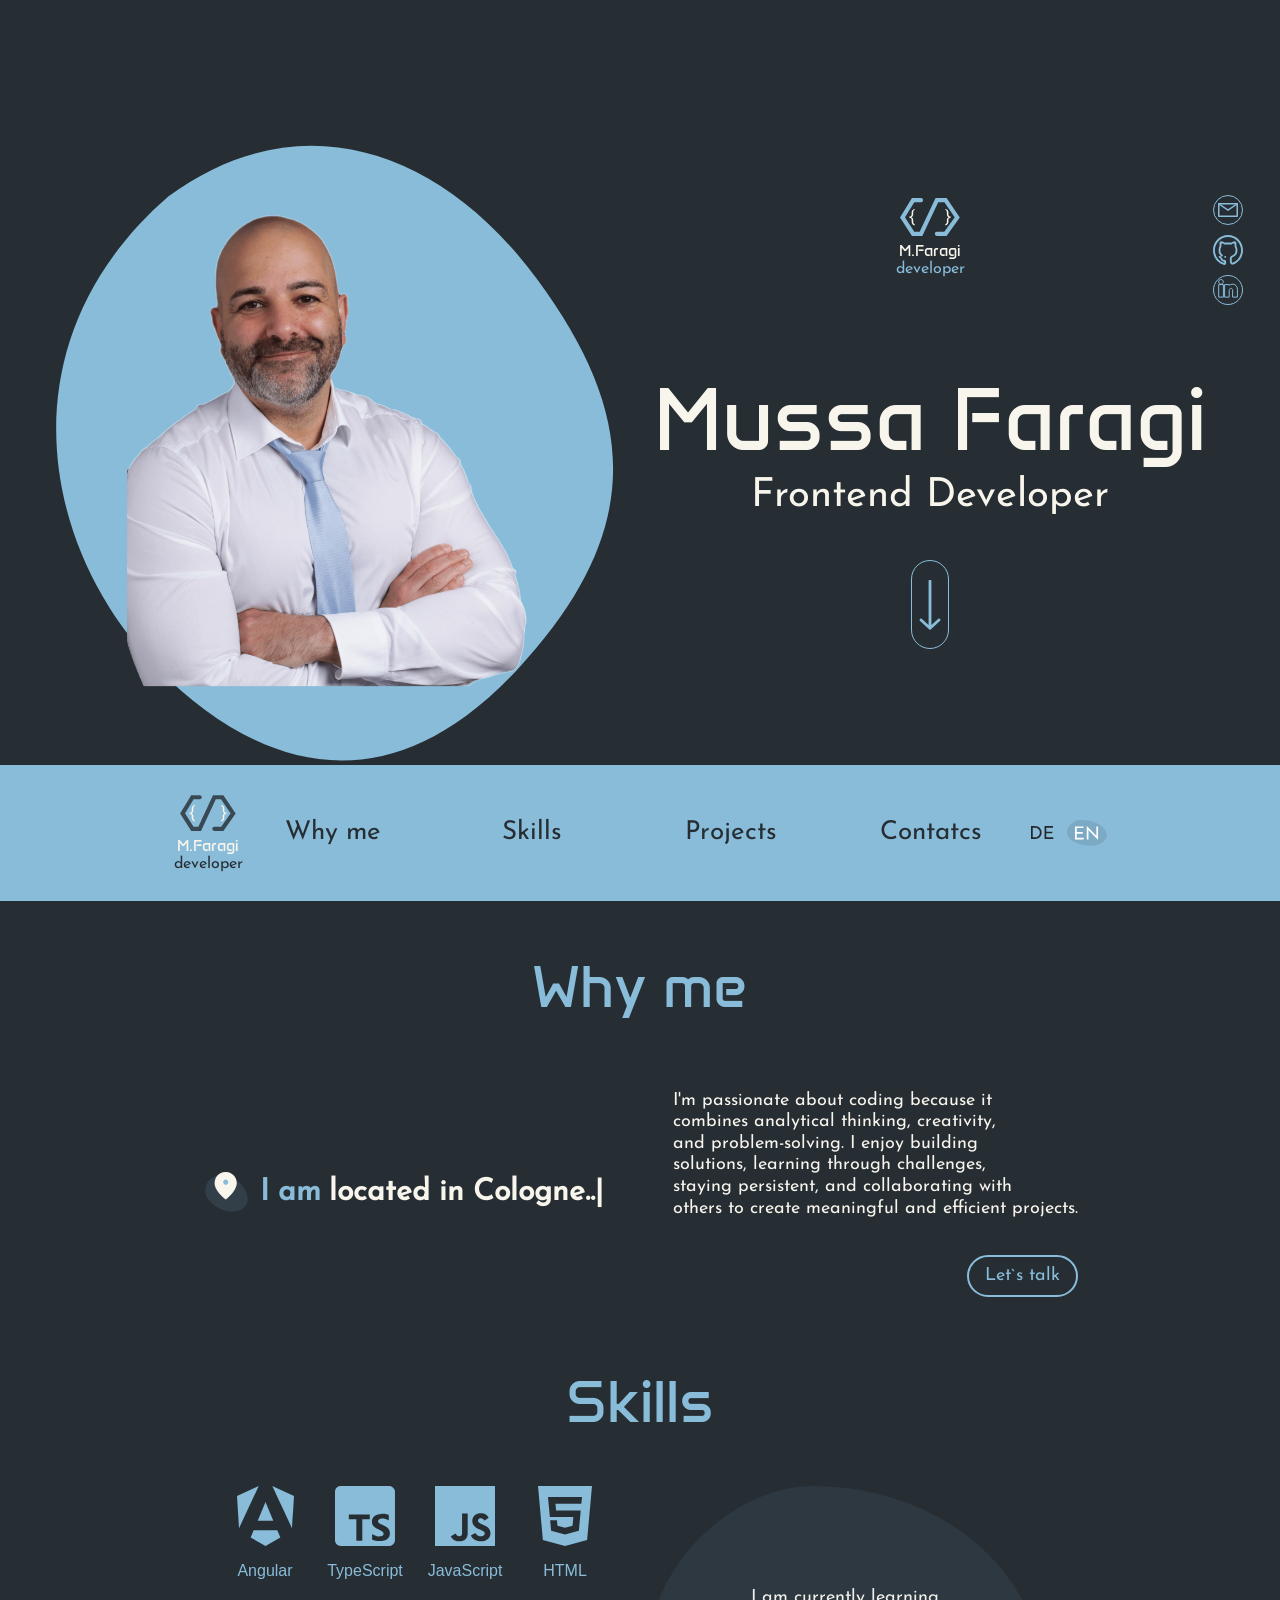
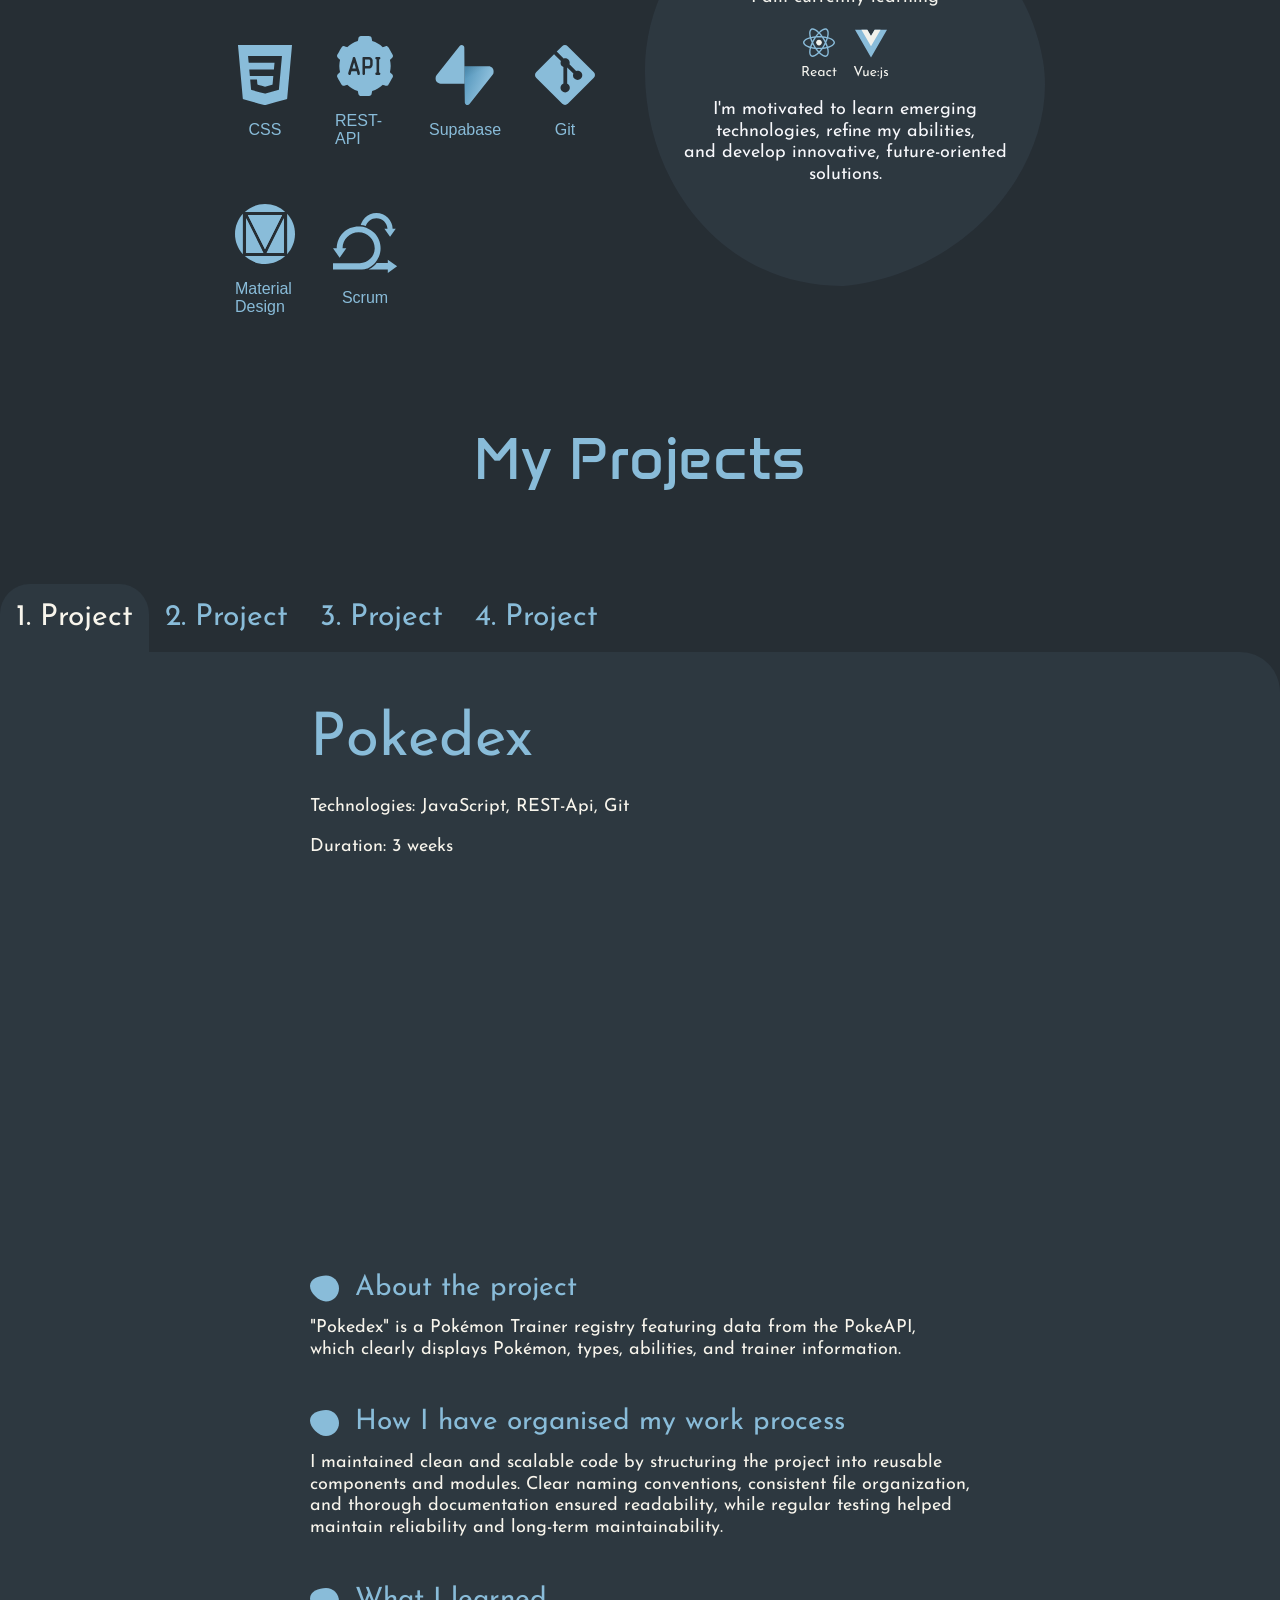
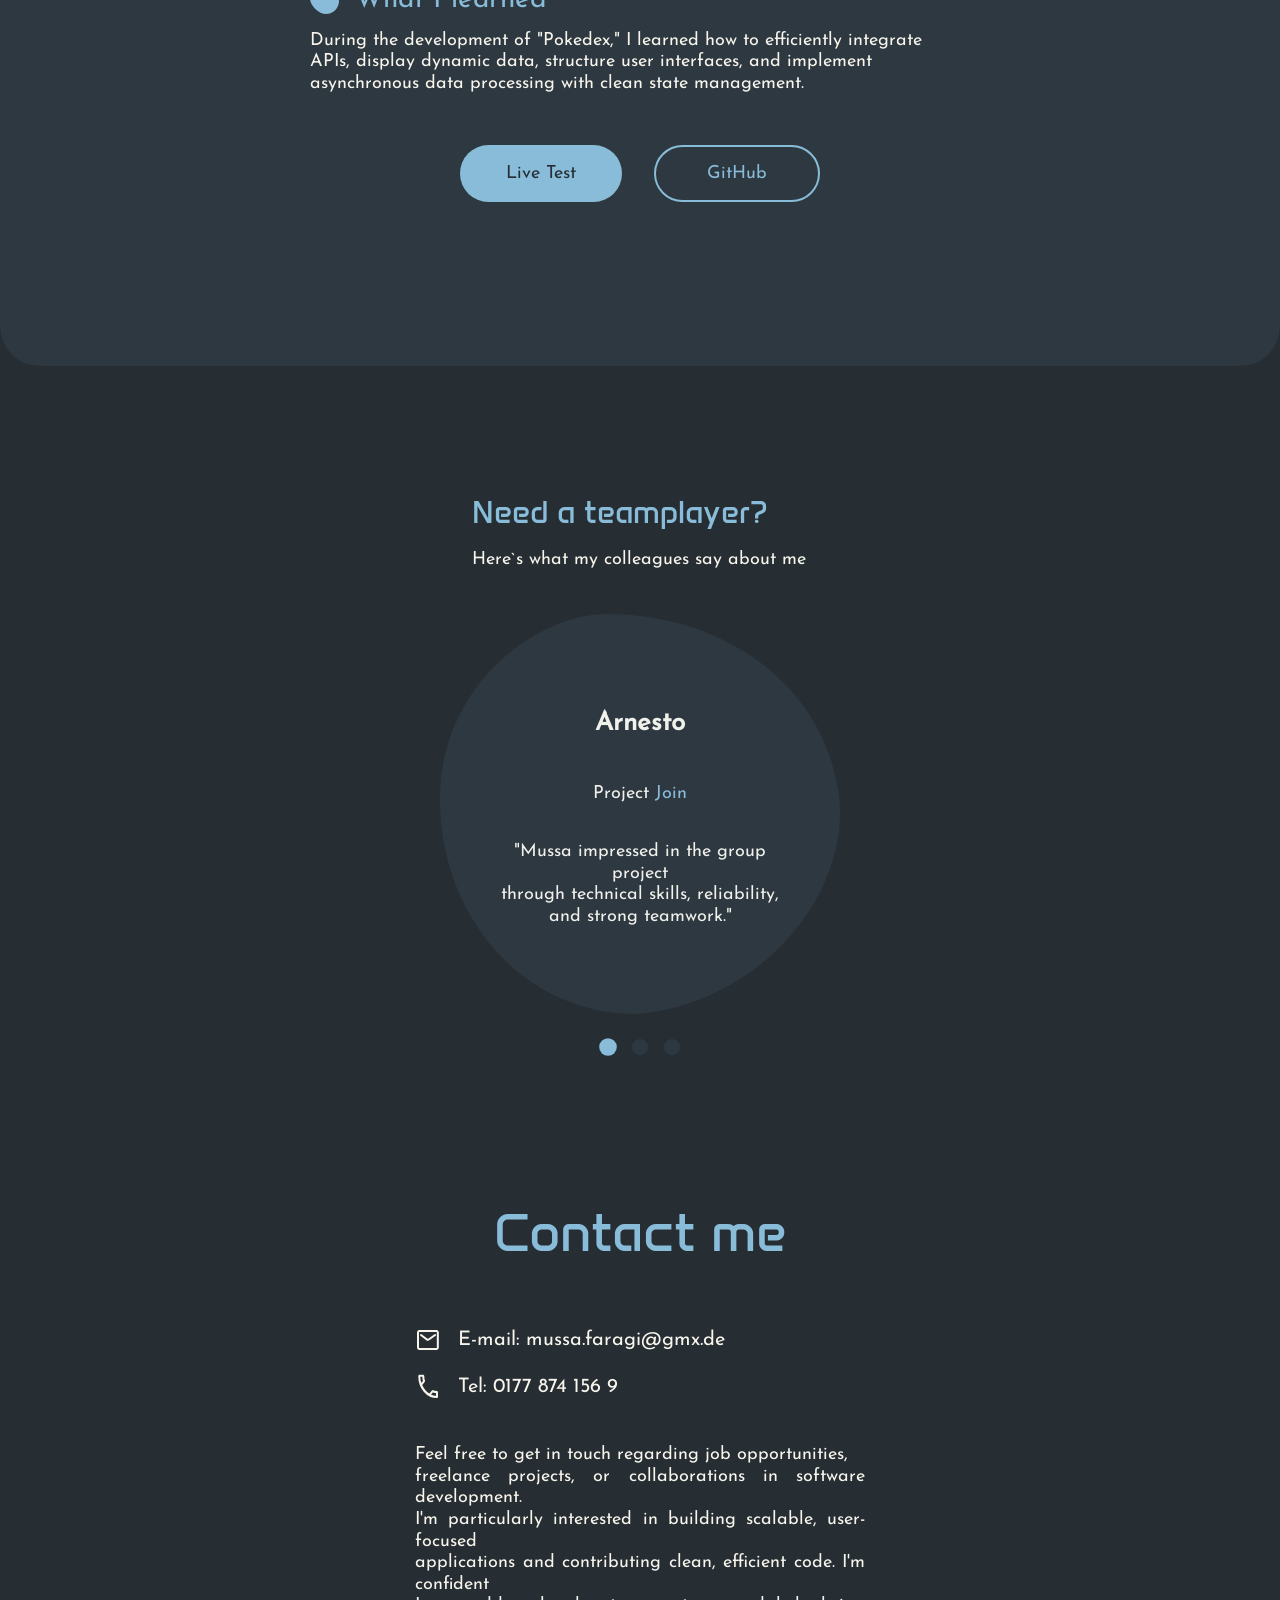
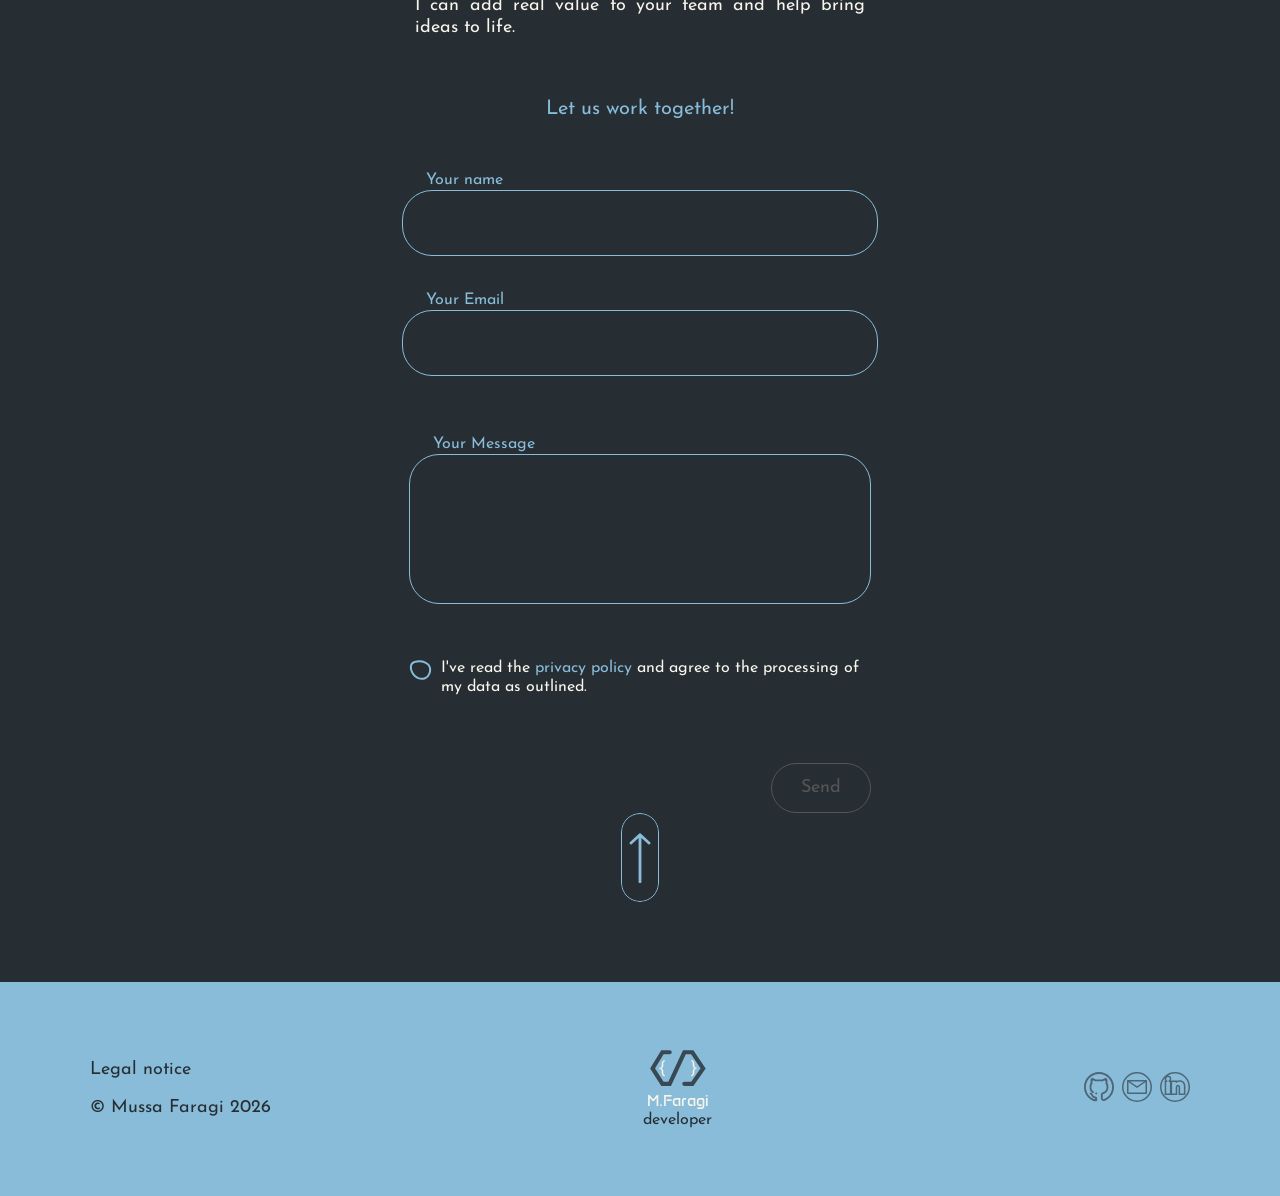
==== commit 7c6c0c7e: "animation on scroll added" ====
--- a/index.html
+++ b/index.html
@@ -10,6 +10,7 @@
     <link rel="stylesheet" href="css/projects-resp.css">
     <link rel="stylesheet" href="css/quote-resp.css">
     <link rel="stylesheet" href="css/contact-me-resp.css">
+    <link rel="stylesheet" href="https://unpkg.com/aos@2.3.4/dist/aos.css" />
 
     <title>Portfolio</title>
 
@@ -155,13 +156,14 @@
             <h1 data-i18n="bar-why-me">Why me</h1>
 
             <div class="why-me-body">
-                <div class="location">
+                <div class="location" data-aos="fade-right">
                     <img src="img/location.svg">
                     <p data-i18n="why-me-location-p1" class="location-p1">I am</p>
                     <p data-i18n="why-me-location-p2" class="location-p2">located in Cologne..|</p>
                 </div>
 
-                <div class="why-me-description">
+                <div class="why-me-description" data-aos="fade-left"
+                        data-aos-delay="200">
                     <div class="why-me-description-text">
                         <p data-i18n="why-me-desc">I'm passionate about coding because it<br>
                             combines analytical thinking, creativity,<br>
@@ -172,7 +174,8 @@
                         </p>
                     </div>
 
-                    <a class="why-me-description-talk" href="#contact-me">
+                    <a class="why-me-description-talk" href="#contact-me" data-aos="zoom-in"
+                            data-aos-delay="400">
                         <p data-i18n="why-me-talk">Let`s talk</p>
                     </a>
                 </div>
@@ -183,27 +186,27 @@
 
     <div class="w-100">
         <section class="skills-section" id="skills-section">
-            <h1 data-i18n="bar-skills">Skills</h1>
+            <h1 data-i18n="bar-skills" data-aos="fade-up">Skills</h1>
 
             <div class="skills-body">
                 <div class="skills-body-left">
-                    <div class="skill-icon"><img src="img/angular-solo.svg"><p>Angular</p></div>
-                    <div class="skill-icon"><img src="img/ts-solo.svg"><p>TypeScript</p></div>
-                    <div class="skill-icon"><img src="img/js-solo.svg"><p>JavaScript</p></div>
-                    <div class="skill-icon"><img src="img/html-solo.svg"><p>HTML</p></div>
-                    <div class="skill-icon"><img src="img/css-solo.svg"><p>CSS</p></div>
-                    <div class="skill-icon"><img src="img/restapi-solo.svg"><p>REST-API</p></div>
-                    <div class="skill-icon"><img src="img/supabase-solo.svg"><p>Supabase</p></div>
-                    <div class="skill-icon"><img src="img/git-solo.svg"><p>Git</p></div>
-                    <div class="skill-icon"><img src="img/md-solo.svg"><p>Material Design</p></div>
-                    <div class="skill-icon"><img src="img/scrum-solo.svg"><p>Scrum</p></div>
+                    <div class="skill-icon" data-aos="zoom-in-up"data-aos-delay="100"><img src="img/angular-solo.svg"><p>Angular</p></div>
+                    <div class="skill-icon" data-aos="zoom-in-up"data-aos-delay="200"><img src="img/ts-solo.svg"><p>TypeScript</p></div>
+                    <div class="skill-icon" data-aos="zoom-in-up"data-aos-delay="300"><img src="img/js-solo.svg"><p>JavaScript</p></div>
+                    <div class="skill-icon" data-aos="zoom-in-up"data-aos-delay="400"><img src="img/html-solo.svg"><p>HTML</p></div>
+                    <div class="skill-icon" data-aos="zoom-in-up"data-aos-delay="500"><img src="img/css-solo.svg"><p>CSS</p></div>
+                    <div class="skill-icon" data-aos="zoom-in-up"data-aos-delay="600"><img src="img/restapi-solo.svg"><p>REST-API</p></div>
+                    <div class="skill-icon" data-aos="zoom-in-up"data-aos-delay="700"><img src="img/supabase-solo.svg"><p>Supabase</p></div>
+                    <div class="skill-icon" data-aos="zoom-in-up"data-aos-delay="800"><img src="img/git-solo.svg"><p>Git</p></div>
+                    <div class="skill-icon" data-aos="zoom-in-up"data-aos-delay="900"><img src="img/md-solo.svg"><p>Material Design</p></div>
+                    <div class="skill-icon" data-aos="zoom-in-up"data-aos-delay="1000"><img src="img/scrum-solo.svg"><p>Scrum</p></div>
                 </div>
 
                 <div class="skills-body-right-p1-resp-wrapper">
                     <p data-i18n="skills-learning-1-resp" class="skills-body-right-p1-resp">What I am currently learning</p>
                 </div>
 
-                <div class="skills-body-right">
+                <div class="skills-body-right" data-aos="fade-left" data-aos-delay="300">
                     <p data-i18n="skills-learning-1" class="skills-body-right-p1">
                         I am currently learning
                     </p>
@@ -235,9 +238,9 @@
 
     <div class="w-100">
         <section class="projects" id="projects">
-            <h1 data-i18n="projects-h1">My Projects</h1>
-
-            <div class="tabs">
+            <h1 data-i18n="projects-h1"data-aos="fade-up">My Projects</h1>
+
+            <div class="tabs" data-aos="fade-up" data-aos-delay="200">
                 <div class="tab-1 chosen" id="tab-1" onclick="chooseTab('tab-1')">1. Pokedex</div>
                 <div class="tab-2" id="tab-2" onclick="chooseTab('tab-2')">2. El Pollo Loco</div>
                 <div class="tab-3" id="tab-3" onclick="chooseTab('tab-3')">3. Join</div>
@@ -246,7 +249,7 @@
 
             <div class="projects-body">
 
-                <div id="da-bubble" class="da-bubble">
+                <div id="da-bubble" class="da-bubble" data-aos="zoom-in" data-aos-duration="800">
 
                     <div class="projects-header-resp">
                         <h1>Pokedex</h1>
@@ -307,11 +310,11 @@
                             <img src="img/git.svg">
                         </div>
 
-                        <div class="technologies-screenshot">
+                        <div class="technologies-screenshot" data-aos="flip-left" data-aos-delay="300">
                             <img src="img/pokedex2.png">
                         </div>
 
-                        <div class="link-buttons">
+                        <div class="link-buttons" data-aos="fade-up" data-aos-delay="500">
                             <a href="https://pokedex.mussa-faragi.de/" target="_blank" class="test-btn">Live Test</a>
                             <a href="https://github.com/mussa-e/Pokedex" target="_blank" class="github-btn">GitHub</a>
                         </div>
@@ -326,7 +329,7 @@
 
                 <!--  -->
 
-                <div id="el-pollo-loco" class="da-bubble d-none">
+                <div id="el-pollo-loco" class="da-bubble d-none" data-aos="zoom-in">
 
                     <div class="projects-header-resp">
                         <h1>El Pollo Loco</h1>
@@ -390,11 +393,11 @@
                             <img src="img/css-small.svg">
                         </div>
 
-                        <div class="technologies-screenshot">
+                        <div class="technologies-screenshot" data-aos="flip-left" data-aos-delay="300">
                             <img src="img/startscreen_epl.png">
                         </div>
 
-                        <div class="link-buttons">
+                        <div class="link-buttons" data-aos="fade-up" data-aos-delay="500">
                             <a href="https://el-pollo-loco.mussa-faragi.de/" target="_blank" class="test-btn">Live Test</a>
                             <a href="https://github.com/mussa-e/El-Pollo-Loco" target="_blank" class="github-btn" rel="noopener noreferrer">
                                 GitHub</a>
@@ -411,7 +414,7 @@
 
                 <!--  -->
 
-                <div id="join" class="da-bubble d-none">
+                <div id="join" class="da-bubble d-none" data-aos="zoom-in">
 
                     <div class="projects-header-resp">
                         <h1>Join</h1>
@@ -472,11 +475,11 @@
                             <img src="img/css-small.svg">
                         </div>
 
-                        <div class="technologies-screenshot">
+                        <div class="technologies-screenshot" data-aos="flip-left" data-aos-delay="300">
                             <img src="img/screenshot-join.png">
                         </div>
 
-                        <div class="link-buttons">
+                        <div class="link-buttons" data-aos="fade-up" data-aos-delay="500">
                             <a class="test-btn" href="https://join.mussa-faragi.de/login-signup/" target="_blank">Live Test</a>
                             <a class="github-btn" href="https://github.com/mussa-e/join" target="_blank">GitHub</a>
                         </div>
@@ -492,7 +495,7 @@
 
                 <!--  -->
 
-                <div id="ongoing-project" class="da-bubble d-none">
+                <div id="ongoing-project" class="da-bubble d-none" data-aos="zoom-in">
                     <div class="da-bubble-description">
                         <div>
                             <div class="da-bubble-dot">
@@ -525,14 +528,14 @@
                             <img src="img/firebase-small.svg">
                         </div>
 
-                        <div class="technologies-screenshot">
+                        <div class="technologies-screenshot" data-aos="flip-left" data-aos-delay="300">
                             <img src="img/da-bubble.png">
                         </div>
 
-                        <!-- <div class="link-buttons">
+                        <div class="link-buttons link-buttons-pseudo">
                             <a class="test-btn">Live Test</a>
                             <a class="github-btn">GitHub</a>
-                        </div> -->
+                        </div>
                     </div>
                 </div>
 
@@ -546,7 +549,7 @@
     <div class="w-100 w-100-quote">
         <section class="quote-section" id="quote-section">
 
-            <h2 data-i18n="quote-h2" class="quote-h2">Need a teamplayer? Here`s what my colleagues say about me</h2>
+            <h2 data-i18n="quote-h2" class="quote-h2" data-aos="fade-up">Need a teamplayer? Here`s what my colleagues say about me</h2>
 
             <div class="quote-h2-resp">
                 <h2 data-i18n="quote-h2-resp">Need a teamplayer?</h2>
@@ -555,7 +558,7 @@
 
             <div class="quotes-wrapper">
 
-                <div class="quotes">
+                <div class="quotes" data-aos="fade-up" data-aos-delay="100">
                     <p class="quotes-p1">Arnesto</p>
                     <p data-i18n="quote-project" class="quotes-p2">Project <span>Join</span></p>
                     <p data-i18n="quote-1" class="quotes-p3">"Mussa impressed in the group project
@@ -564,7 +567,7 @@
                     <!-- <a data-i18n="quote-profile" class="quotes-link">Linked In Profile</a> -->
                 </div>
 
-                <div class="quotes">
+                <div class="quotes" data-aos="fade-up" data-aos-delay="300">
                     <p class="quotes-p1">Fred</p>
                     <p data-i18n="quote-project" class="quotes-p2">Project <span>Join</span></p>
                     <p data-i18n="quote-2" class="quotes-p3">"Mussa is a reliable team player with 
@@ -572,7 +575,7 @@
                     <!-- <a data-i18n="quote-profile" class="quotes-link">Linked In Profile</a> -->
                 </div>
 
-                <div class="quotes">
+                <div class="quotes" data-aos="fade-up" data-aos-delay="500">
                     <p class="quotes-p1">Rico</p>
                     <p data-i18n="quote-project" class="quotes-p2">Project <span>Kochwelt</span></p>
                     <p data-i18n="quote-3" class="quotes-p3">"Impeccable code quality, quick to grasp 
@@ -596,7 +599,7 @@
         <section class="contact-me" id="contact-me">
 
             <div class="contact-me-up-wrapper">
-                <div class="contact-me-up-left">
+                <div class="contact-me-up-left" data-aos="fade-right">
                     <h1 data-i18n="contact-h1">Contact me</h1>
                     <div class="contact-me-prosa-wrapper">
                         <div class="contact-me-prosa">
@@ -620,10 +623,10 @@
 
             </div>
 
-            <div data-i18n="work-together" class="work-together">Let us work together!</div>
+            <div data-i18n="work-together" class="work-together" data-aos="zoom-in" data-aos-delay="400">Let us work together!</div>
             
 
-            <form class="formular">
+            <form class="formular" data-aos="fade-left" data-aos-delay="200">
 
                 <div class="formular-data">
                     <div class="formular-name-wrapper">
@@ -700,5 +703,15 @@
         
     </div>
 
+
+
+<script src="https://unpkg.com/aos@2.3.4/dist/aos.js"></script>
+<script>
+  AOS.init({
+    duration: 1000,
+    easing: 'ease-out-cubic',
+    offset: 100
+});
+</script>
 </body>
 </html>
--- a/css/style.css
+++ b/css/style.css
@@ -741,6 +741,7 @@
     font-family: Josefin Sans;
     display: flex;
     justify-content: center;
+    height: 630px;
 }
 
 .da-bubble{
@@ -751,6 +752,7 @@
 
 .da-bubble-description{
     color: #F8F5EC;
+    width: 670px;
 }
 
 .da-bubble-dot{
@@ -824,6 +826,11 @@
     display: flex;
     gap: 32px;
 }
+
+.link-buttons-pseudo{
+    opacity: 0;
+}
+
 .link-buttons-resp{
     display: none;
     gap: 32px;
--- a/css/projects-resp.css
+++ b/css/projects-resp.css
@@ -73,6 +73,7 @@
 
     .da-bubble-description{
         order: 1;
+        width: unset;
     }
 
     .link-buttons{
--- a/css/contact-me-resp.css
+++ b/css/contact-me-resp.css
@@ -76,7 +76,7 @@
 }
 
 
-@media(max-width: 538px){
+@media(max-width: 530px){
     .contact-me-prosa-wrapper{
         width: 420px;
     }
@@ -87,7 +87,32 @@
 }
 
 
-@media(max-width: 500px){
+@media(max-width: 530px){
+    .formular-type-name, .formular-type-mail{
+        width: 345px;
+    }
+
+    .formular-msg-wrapper{
+        width: unset;
+        display: flex;
+        flex-direction: column;
+    }
+
+    .formular-type-msg{
+        width: 370px;
+    }
+
+    .terms-wrapper, #val-terms{
+        padding: 0 50px;
+    }
+
+    .formular-send-wrapper{
+        width: 360px;
+    }
+}
+
+
+/* @media(max-width: 500px){
     .formular{
         margin-right: unset;
         margin-left: unset;
@@ -106,14 +131,6 @@
         width: 100%;
     }
 
-    .formular-type-name{
-        width: unset;
-    }
-
-    .formular-type-mail{
-        width: unset;
-    }
-
     .formular-msg-wrapper{
         width: 90%;
     }
@@ -129,12 +146,50 @@
     .arrow-up-wrapper-resp{
         margin-top: 100px;
     }
+} */
+
+
+@media(max-width: 530px){
+    .contact-me-prosa, .contact-me-mail, .contact-me-phone{
+        padding: 0 32px;
+    }
+}
+
+
+@media(max-width: 420px){
+    .contact-me-prosa, .contact-me-mail, .contact-me-phone{
+        padding: 0 54px;
+    }
+}
+
+
+@media(max-width: 420px){
+    .formular-type-name, .formular-type-mail{
+        width: 270px;
+    }
+
+    .formular-type-msg{
+        width: 295px;
+    }
+
+    .terms-wrapper, #val-terms{
+        padding: 0 90px;
+    }
+
+    .formular-send-wrapper{
+        width: 285px;
+    }
 }
 
 
 @media(max-width: 380px){
+    .contact-me-prosa, .contact-me-mail, .contact-me-phone{
+        padding: 0 80px;
+    }
+
+
     .contact-me-up-left h1{
-        font-size: 50px;
+        font-size: 48px;
     }
 
     .contact-me-prosa p{
@@ -148,4 +203,23 @@
     .contact-me-prosa-wrapper{
         padding: 0 16px;
     }
+}
+
+
+@media(max-width: 350px){
+    .formular-type-name, .formular-type-mail{
+        width: 230px;
+    }
+
+    .formular-type-msg{
+        width: 255px;
+    }
+
+    .terms-wrapper, #val-terms{
+        padding: 0 110px;
+    }
+
+    .formular-send-wrapper{
+        width: 245px;
+    }
 }
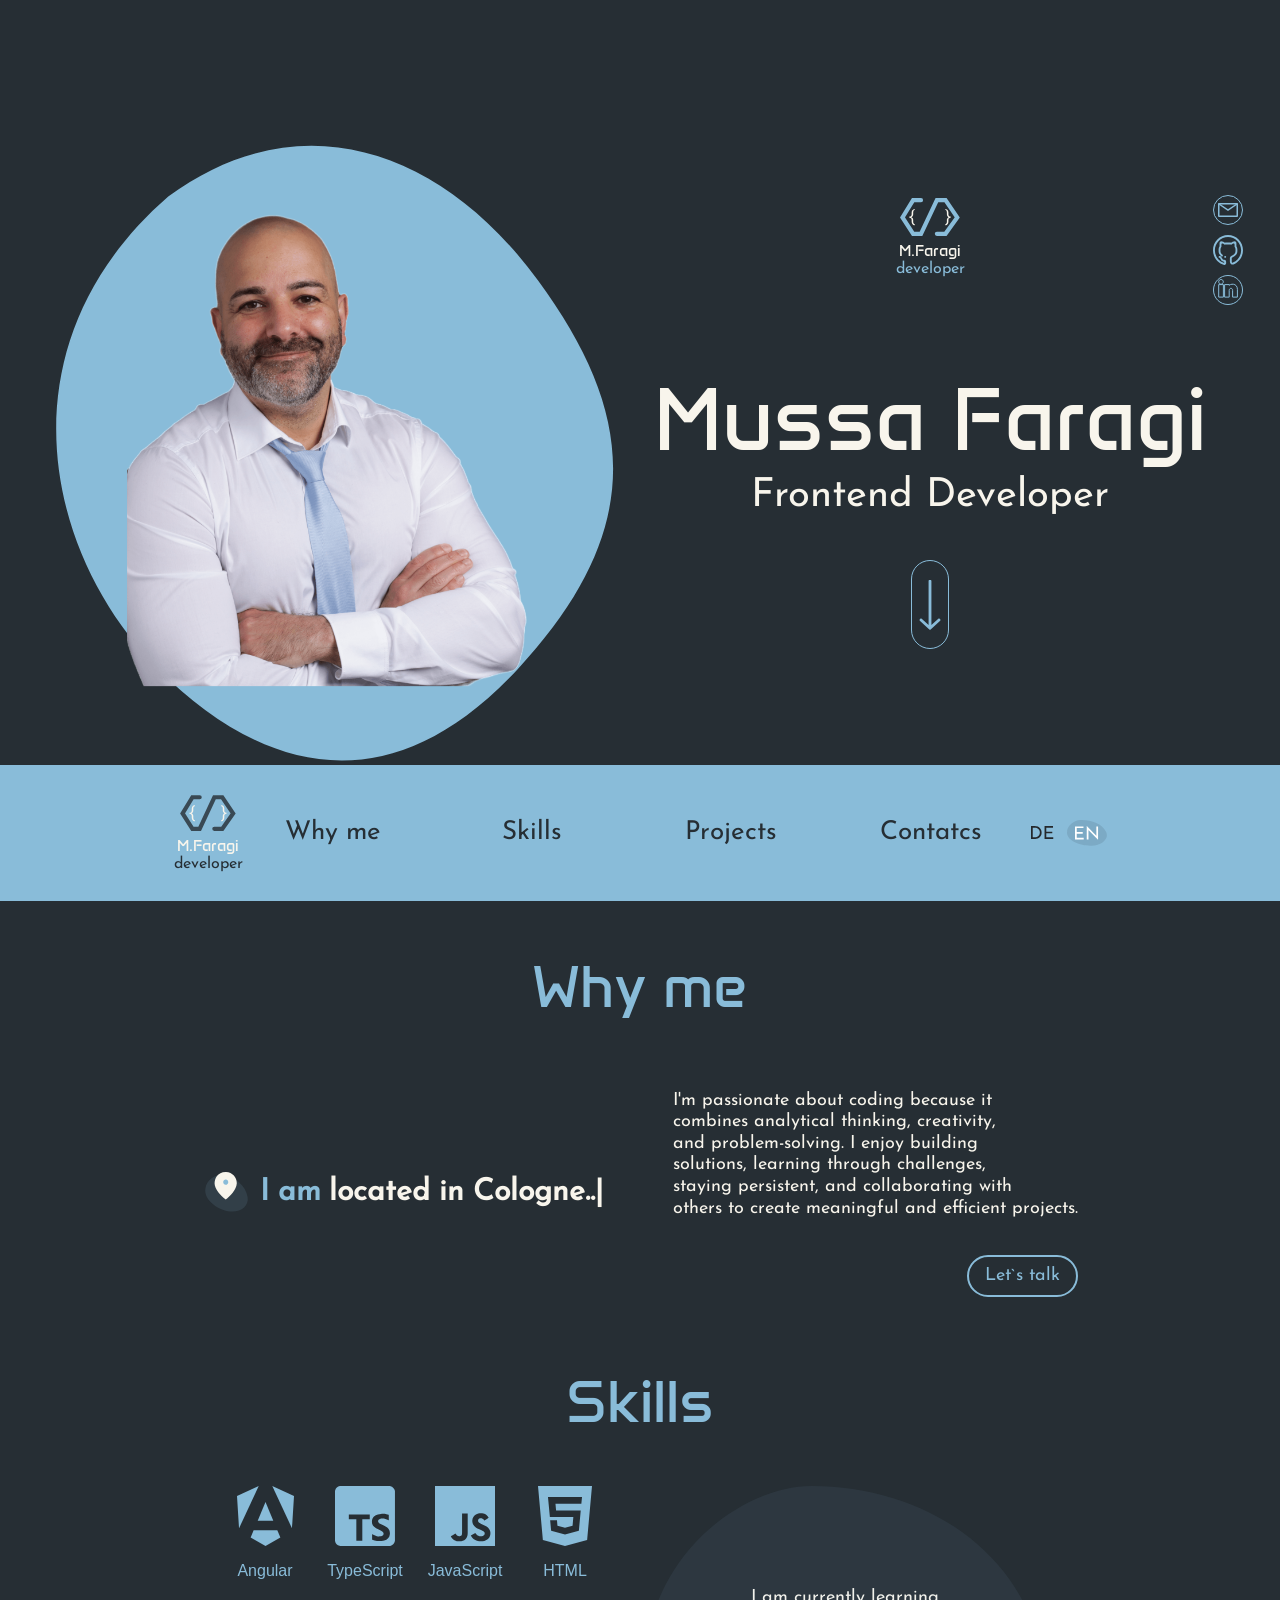
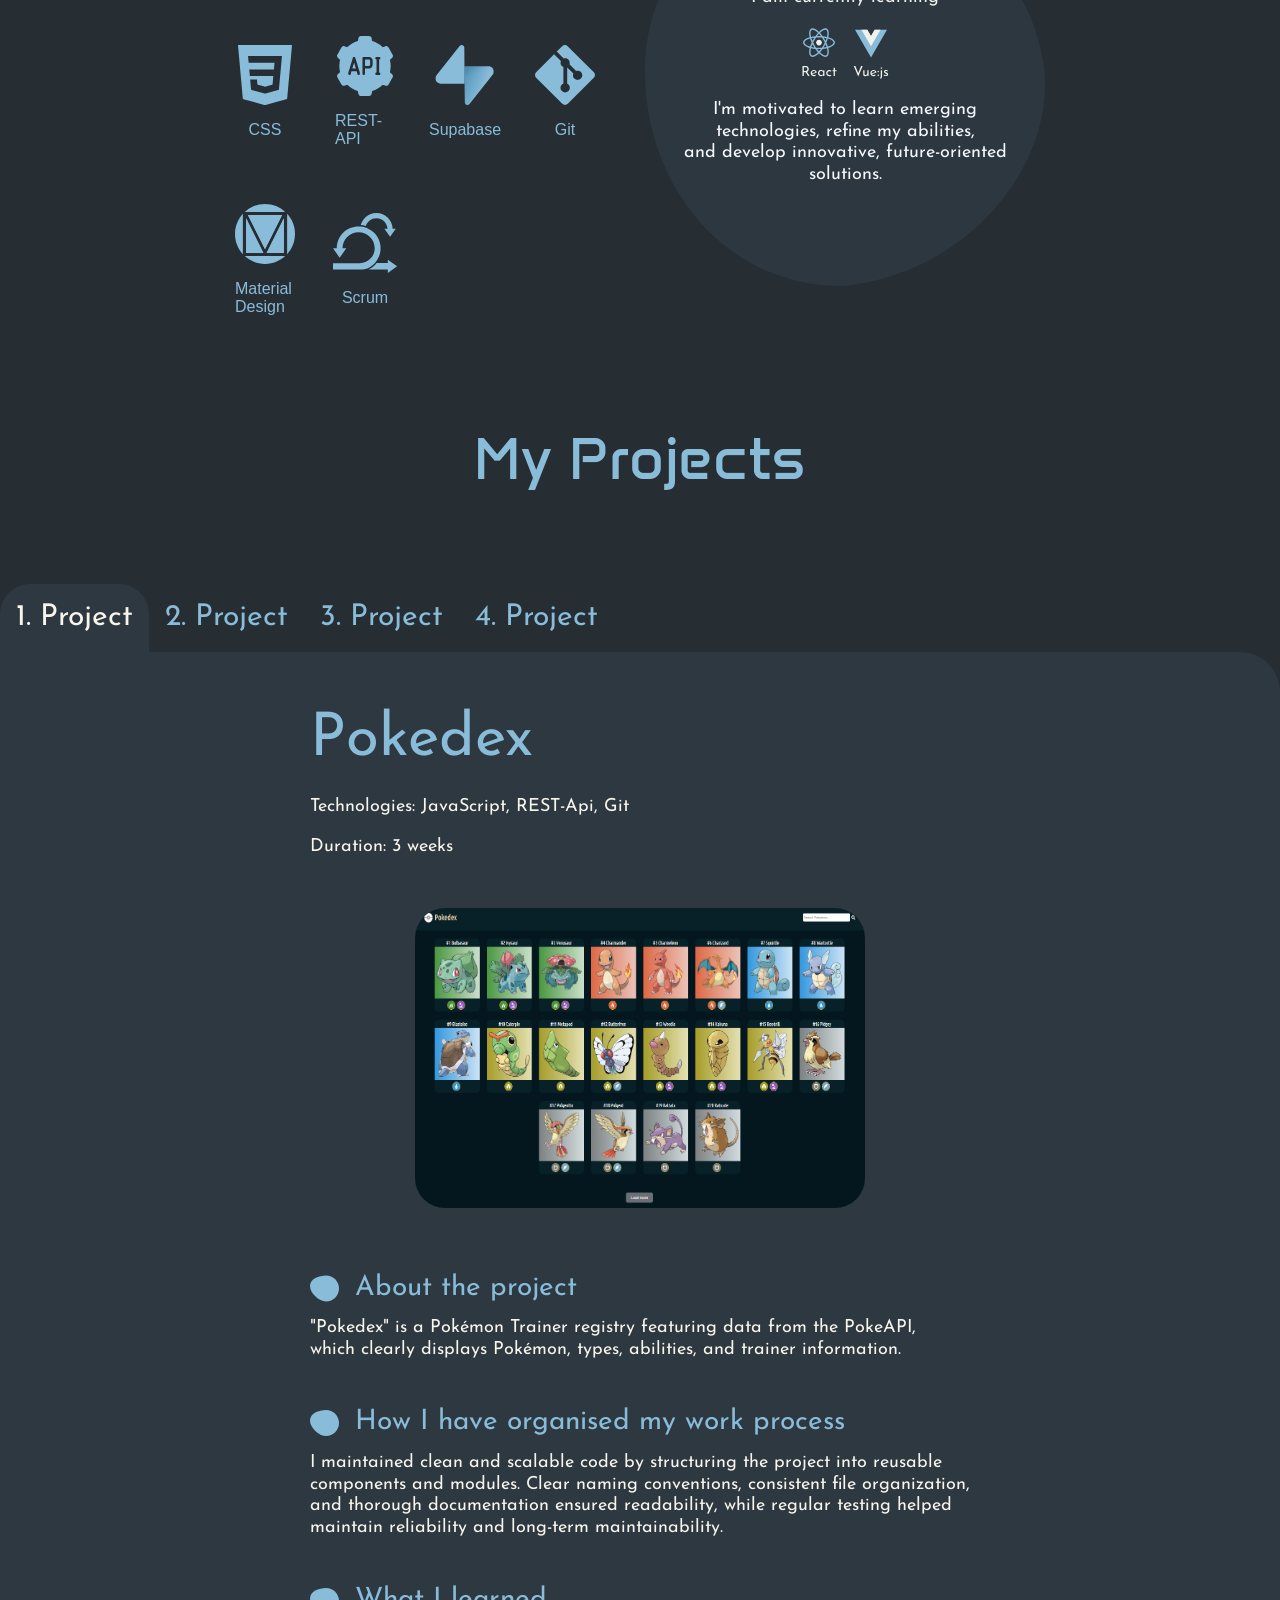
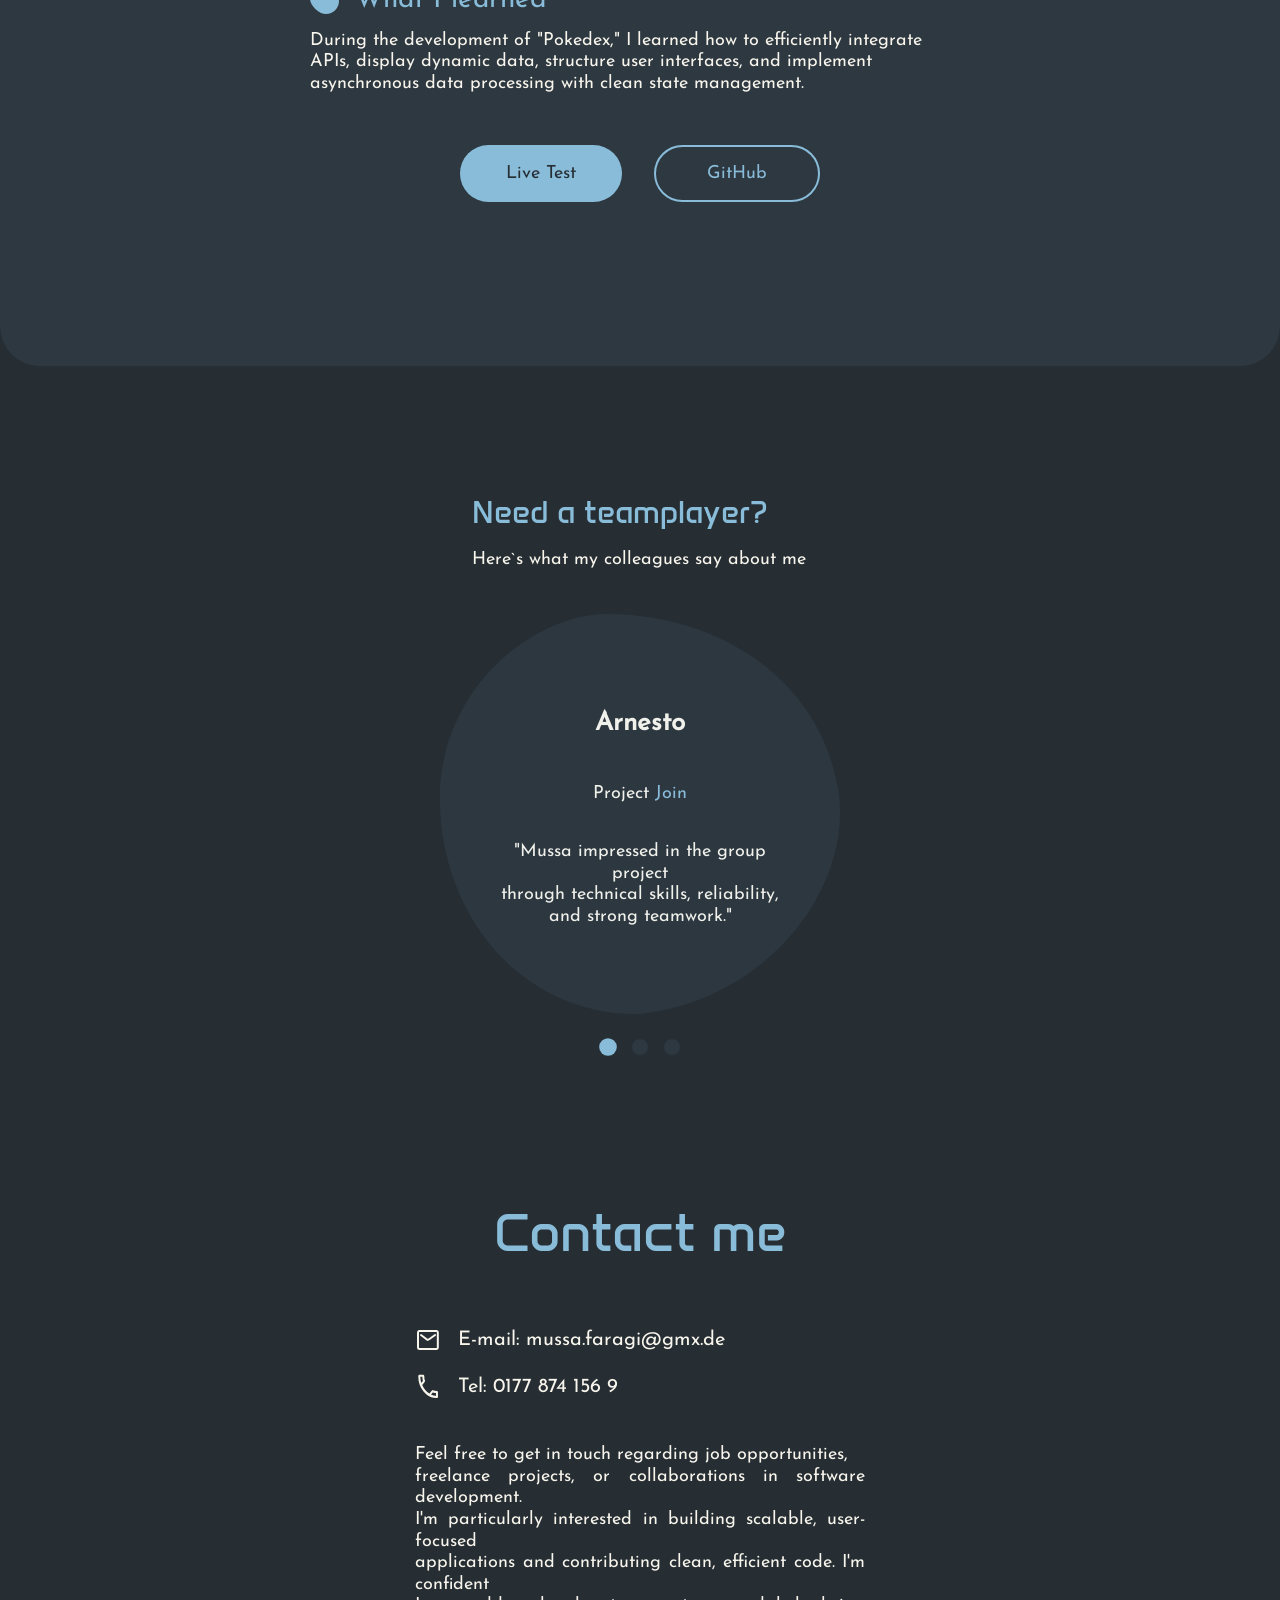
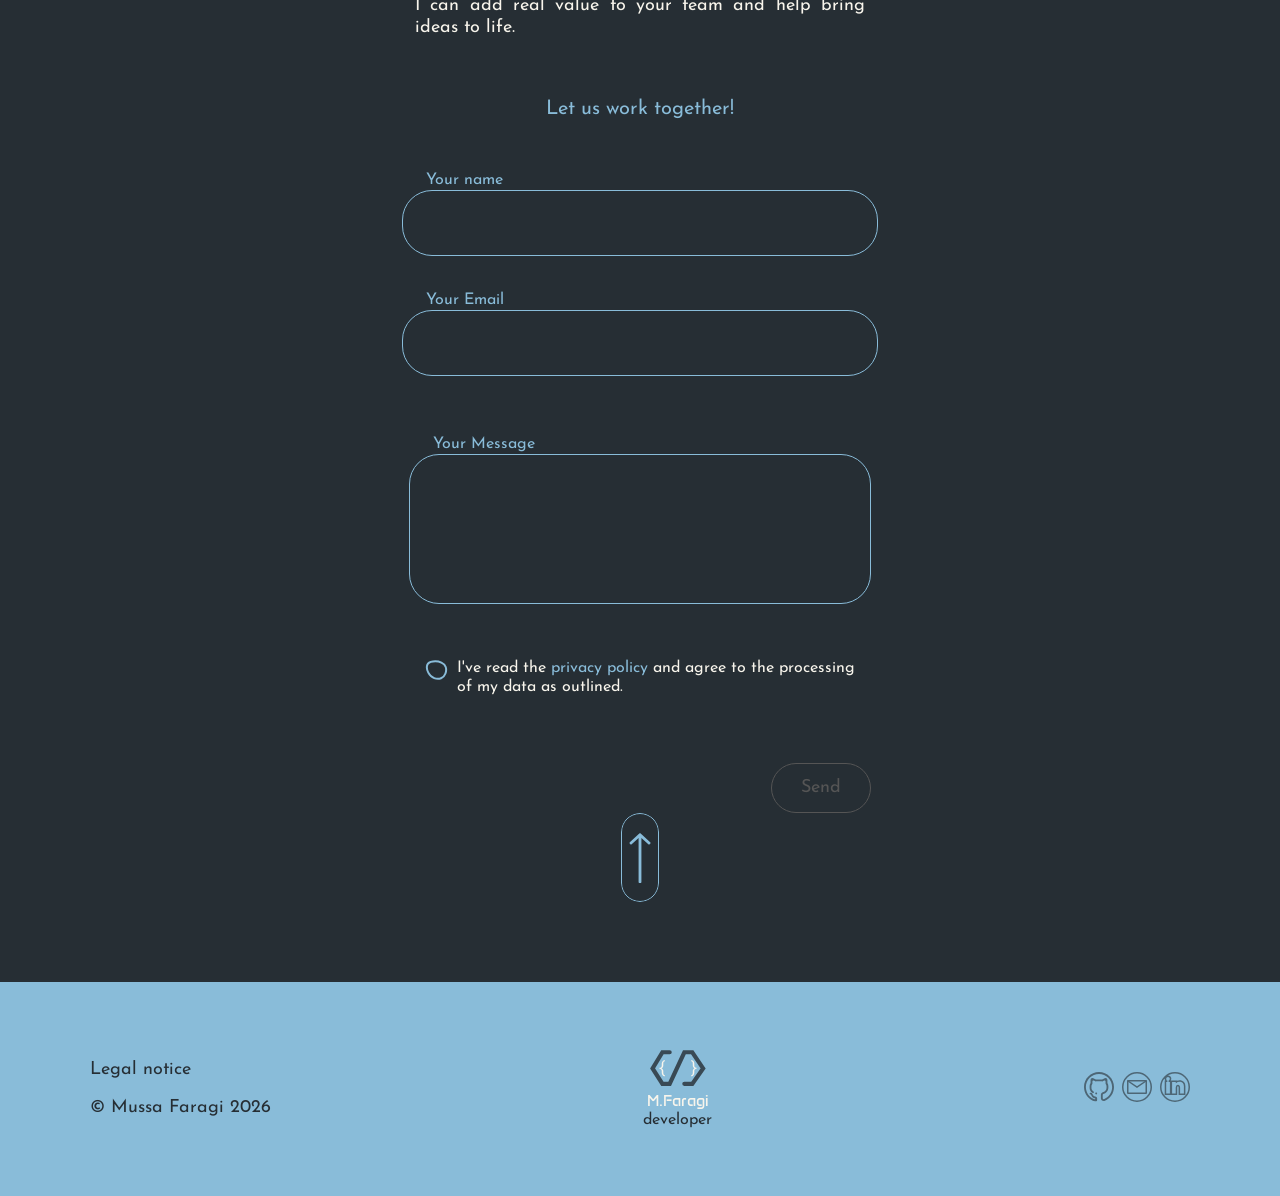
==== commit b97c54d0: "responsiv" ====
--- a/index.html
+++ b/index.html
@@ -4,13 +4,16 @@
     <meta charset="UTF-8">
     <meta name="viewport" content="width=device-width, initial-scale=1.0">
     
+
+    <link rel="stylesheet" href="https://unpkg.com/aos@2.3.4/dist/aos.css" />
+
     <link rel="stylesheet" href="css/style.css">
     <link rel="icon" type="image/png" href="img/logo-icon.svg">
     <link rel="stylesheet" href="css/style-resp.css">
     <link rel="stylesheet" href="css/projects-resp.css">
     <link rel="stylesheet" href="css/quote-resp.css">
     <link rel="stylesheet" href="css/contact-me-resp.css">
-    <link rel="stylesheet" href="https://unpkg.com/aos@2.3.4/dist/aos.css" />
+    
 
     <title>Portfolio</title>
 
@@ -599,7 +602,7 @@
         <section class="contact-me" id="contact-me">
 
             <div class="contact-me-up-wrapper">
-                <div class="contact-me-up-left" data-aos="fade-right">
+                <div class="contact-me-up-left" data-aos="fade-up">
                     <h1 data-i18n="contact-h1">Contact me</h1>
                     <div class="contact-me-prosa-wrapper">
                         <div class="contact-me-prosa">
@@ -626,7 +629,7 @@
             <div data-i18n="work-together" class="work-together" data-aos="zoom-in" data-aos-delay="400">Let us work together!</div>
             
 
-            <form class="formular" data-aos="fade-left" data-aos-delay="200">
+            <form class="formular" data-aos="fade-up" data-aos-delay="200">
 
                 <div class="formular-data">
                     <div class="formular-name-wrapper">
@@ -710,7 +713,12 @@
   AOS.init({
     duration: 1000,
     easing: 'ease-out-cubic',
-    offset: 100
+    offset: 100,
+    once: true
+});
+
+window.addEventListener('resize', () => {
+    AOS.refresh();
 });
 </script>
 </body>
--- a/css/style-resp.css
+++ b/css/style-resp.css
@@ -112,10 +112,6 @@
 }
 
 
-
-
-
-
 @media (max-width: 950px){
     .potrait{
         margin-top: -140px;
--- a/css/projects-resp.css
+++ b/css/projects-resp.css
@@ -144,10 +144,6 @@
         height: 200px;
     }
 
-    .projects-body{
-        height: 1500px;
-    }
-
     .link-buttons-resp{
         margin-top: 80px;
     }
@@ -157,10 +153,6 @@
 @media(max-width: 420px){
     .projects h1{
         font-size: 50px;
-    }
-
-    .projects-body{
-        height: 1600px;
     }
 }
 
--- a/css/contact-me-resp.css
+++ b/css/contact-me-resp.css
@@ -42,7 +42,7 @@
     }
 
     .formular-agree{
-        width: 462px;
+        width: 430px;
     }
 
     .terms-wrapper{
@@ -69,18 +69,8 @@
     }
 }
 
-@media(max-width: 580px){
-    .contact-me-prosa-wrapper{
-        padding: 0 32px;
-    }
-}
-
 
 @media(max-width: 530px){
-    .contact-me-prosa-wrapper{
-        width: 420px;
-    }
-
     .contact-me-prosa{
         width: unset;
     }
@@ -102,51 +92,14 @@
         width: 370px;
     }
 
-    .terms-wrapper, #val-terms{
-        padding: 0 50px;
+     .formular-agree{
+        width: 370px;
     }
 
     .formular-send-wrapper{
         width: 360px;
     }
 }
-
-
-/* @media(max-width: 500px){
-    .formular{
-        margin-right: unset;
-        margin-left: unset;
-        margin-bottom: unset;
-    }
-
-    .formular-data{
-        width: 90%;
-    }
-
-    .formular-name-wrapper{
-        width: 100%;
-    }
-
-    .formular-mail-wrapper{
-        width: 100%;
-    }
-
-    .formular-msg-wrapper{
-        width: 90%;
-    }
-
-    .formular-send-wrapper{
-        width: 90%;
-    }
-
-    .formular-agree{
-        width: 90%;
-    }
-
-    .arrow-up-wrapper-resp{
-        margin-top: 100px;
-    }
-} */
 
 
 @media(max-width: 530px){
@@ -156,14 +109,18 @@
 }
 
 
-@media(max-width: 420px){
-    .contact-me-prosa, .contact-me-mail, .contact-me-phone{
-        padding: 0 54px;
+@media(max-width: 465px){
+    .contact-me-contact{
+        width: unset;
     }
 }
 
 
 @media(max-width: 420px){
+    .contact-me-prosa, .contact-me-mail, .contact-me-phone{
+        padding: 0 54px;
+    }
+
     .formular-type-name, .formular-type-mail{
         width: 270px;
     }
@@ -172,9 +129,10 @@
         width: 295px;
     }
 
-    .terms-wrapper, #val-terms{
-        padding: 0 90px;
-    }
+     .formular-agree{
+        width: 295px;
+     }
+    
 
     .formular-send-wrapper{
         width: 285px;
@@ -183,11 +141,6 @@
 
 
 @media(max-width: 380px){
-    .contact-me-prosa, .contact-me-mail, .contact-me-phone{
-        padding: 0 80px;
-    }
-
-
     .contact-me-up-left h1{
         font-size: 48px;
     }
@@ -206,6 +159,12 @@
 }
 
 
+@media(max-width: 355px){
+    .contact-me-prosa, .contact-me-mail, .contact-me-phone{
+        padding: unset;
+    }
+}
+
 @media(max-width: 350px){
     .formular-type-name, .formular-type-mail{
         width: 230px;
@@ -215,9 +174,9 @@
         width: 255px;
     }
 
-    .terms-wrapper, #val-terms{
-        padding: 0 110px;
-    }
+     .formular-agree{
+        width: 255px;
+     }
 
     .formular-send-wrapper{
         width: 245px;
